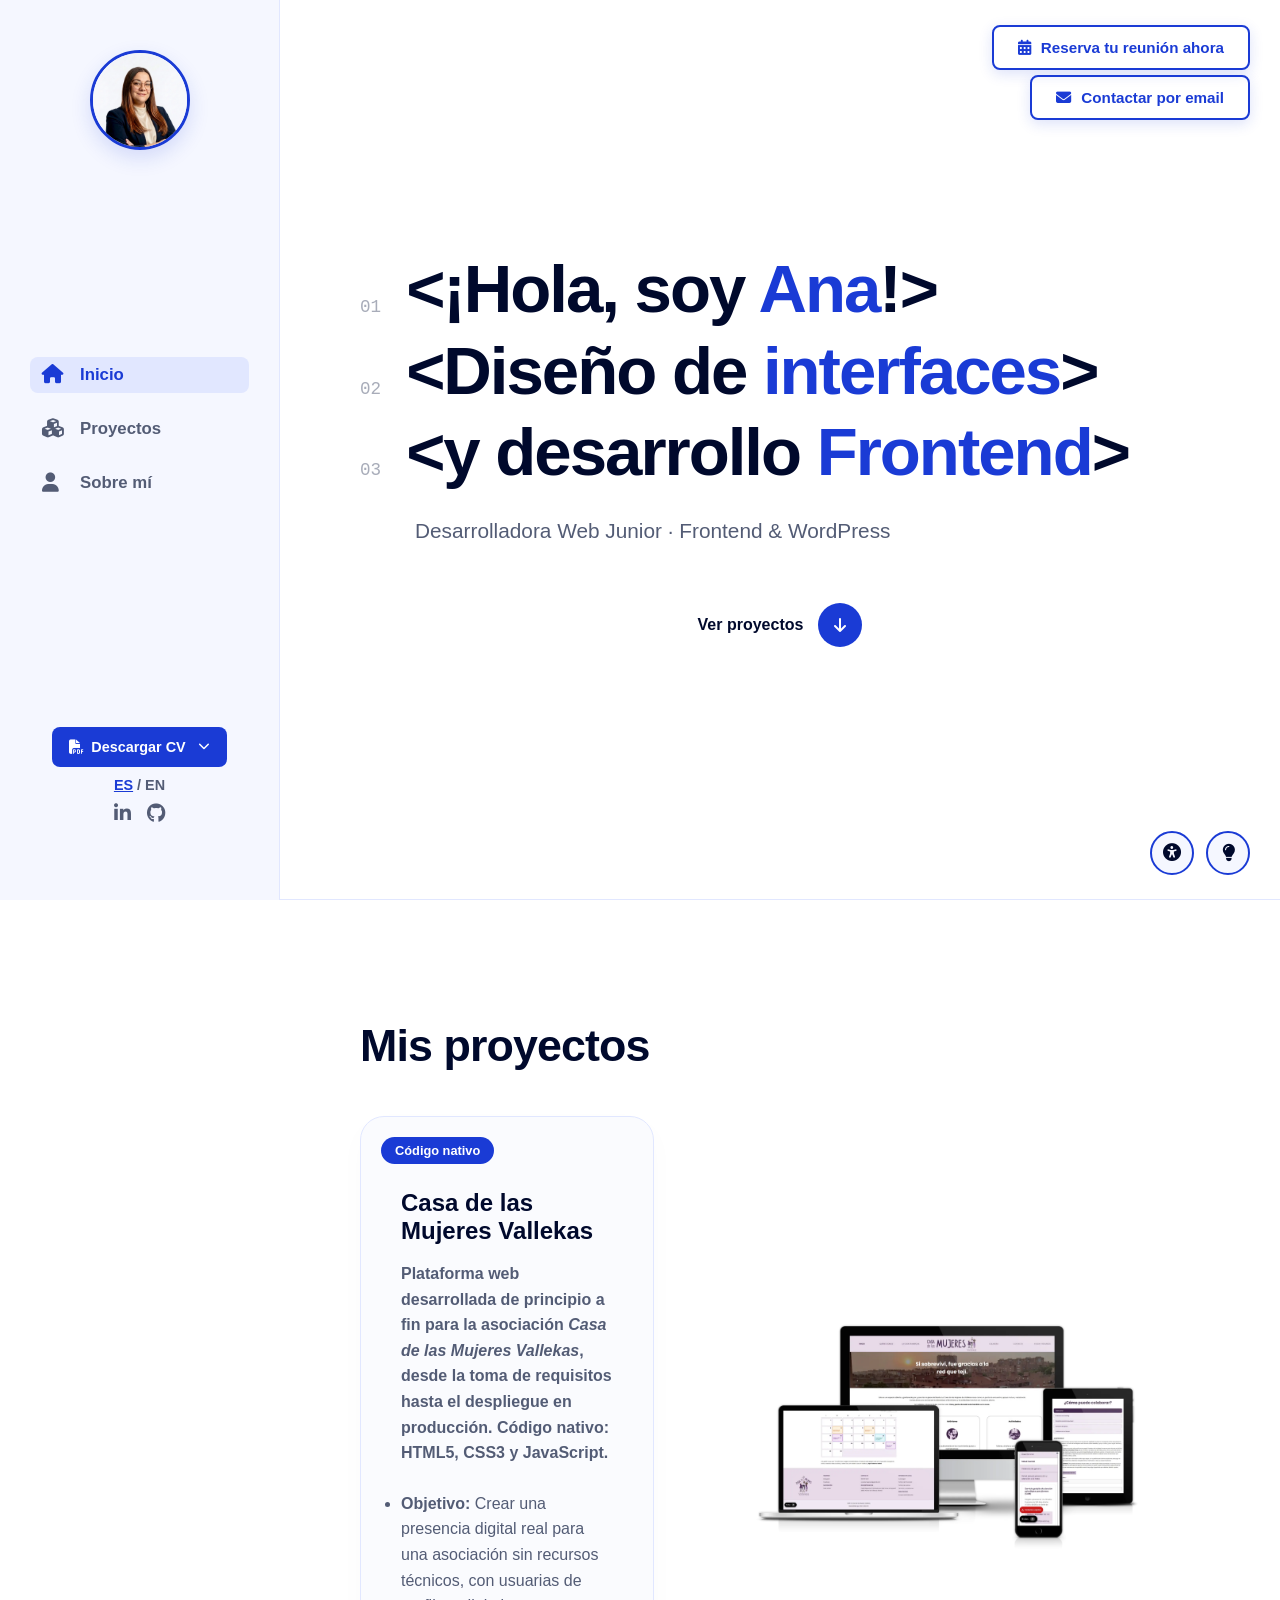
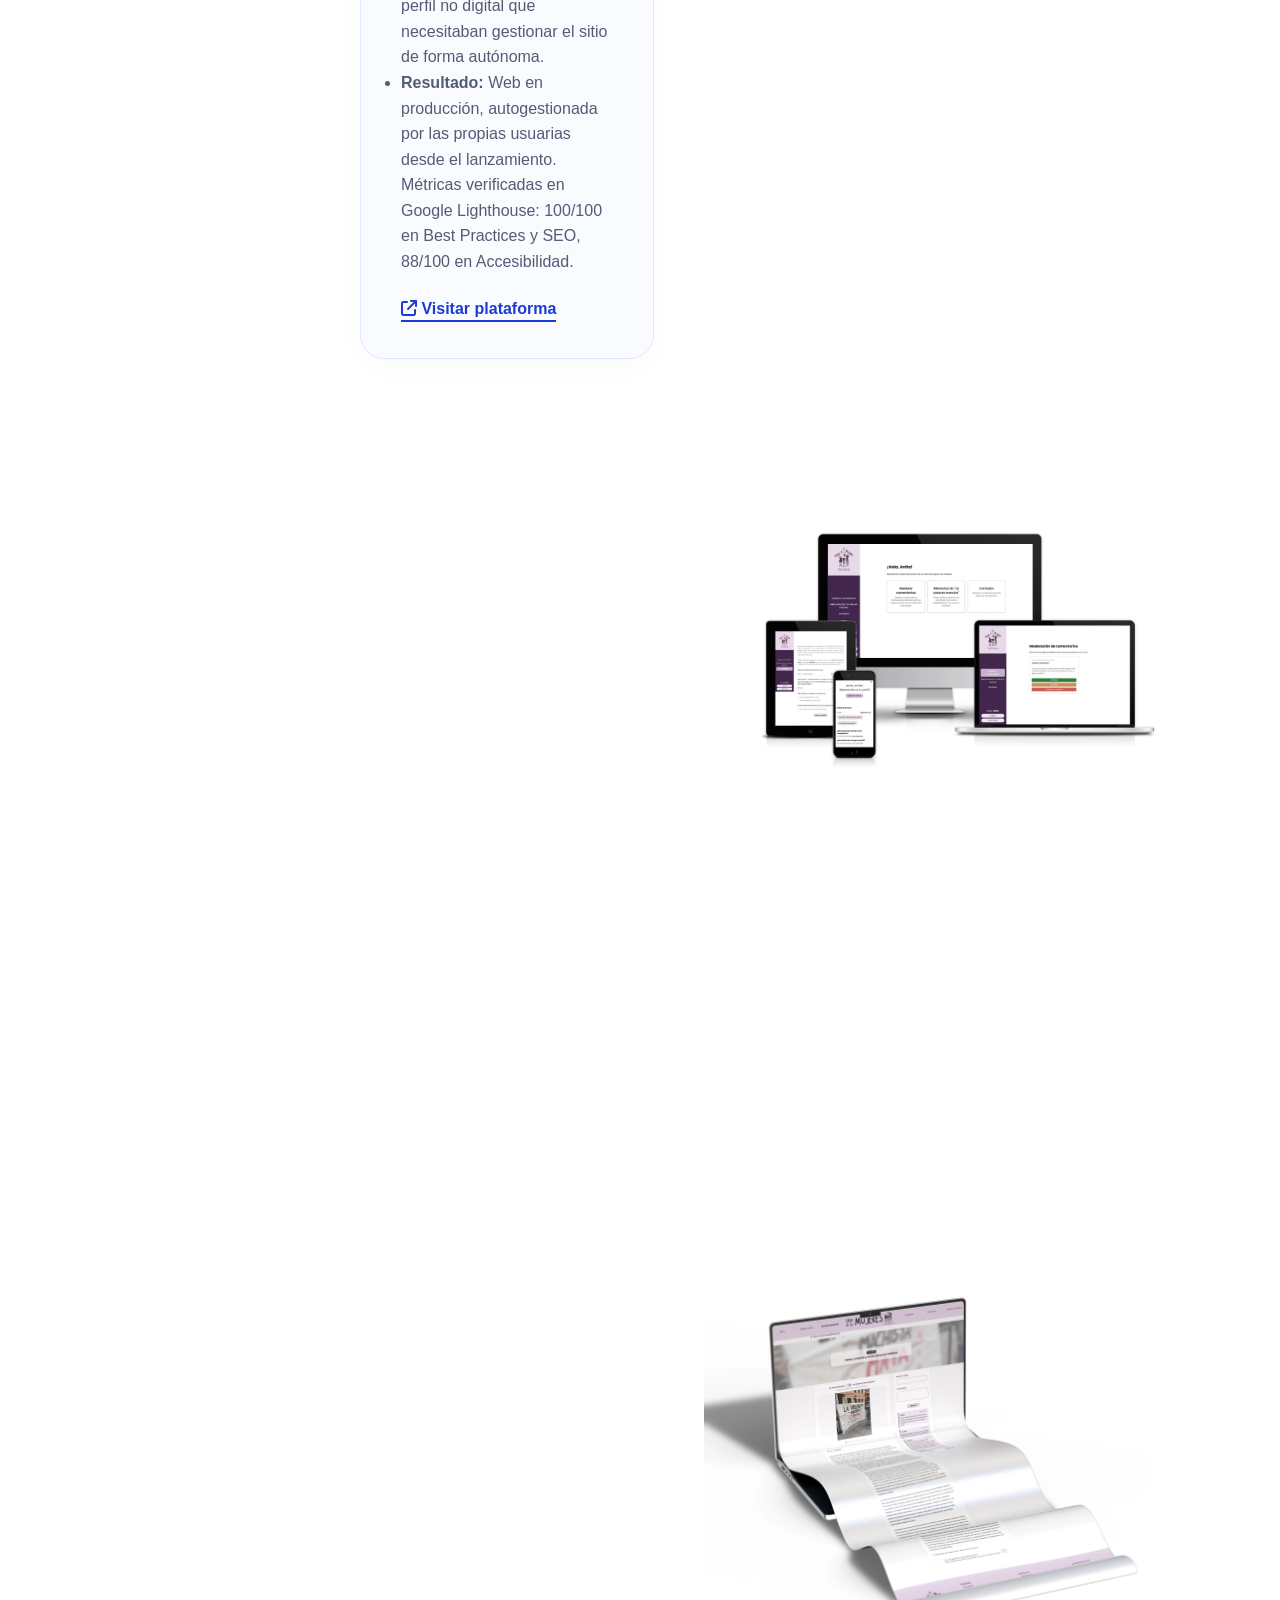
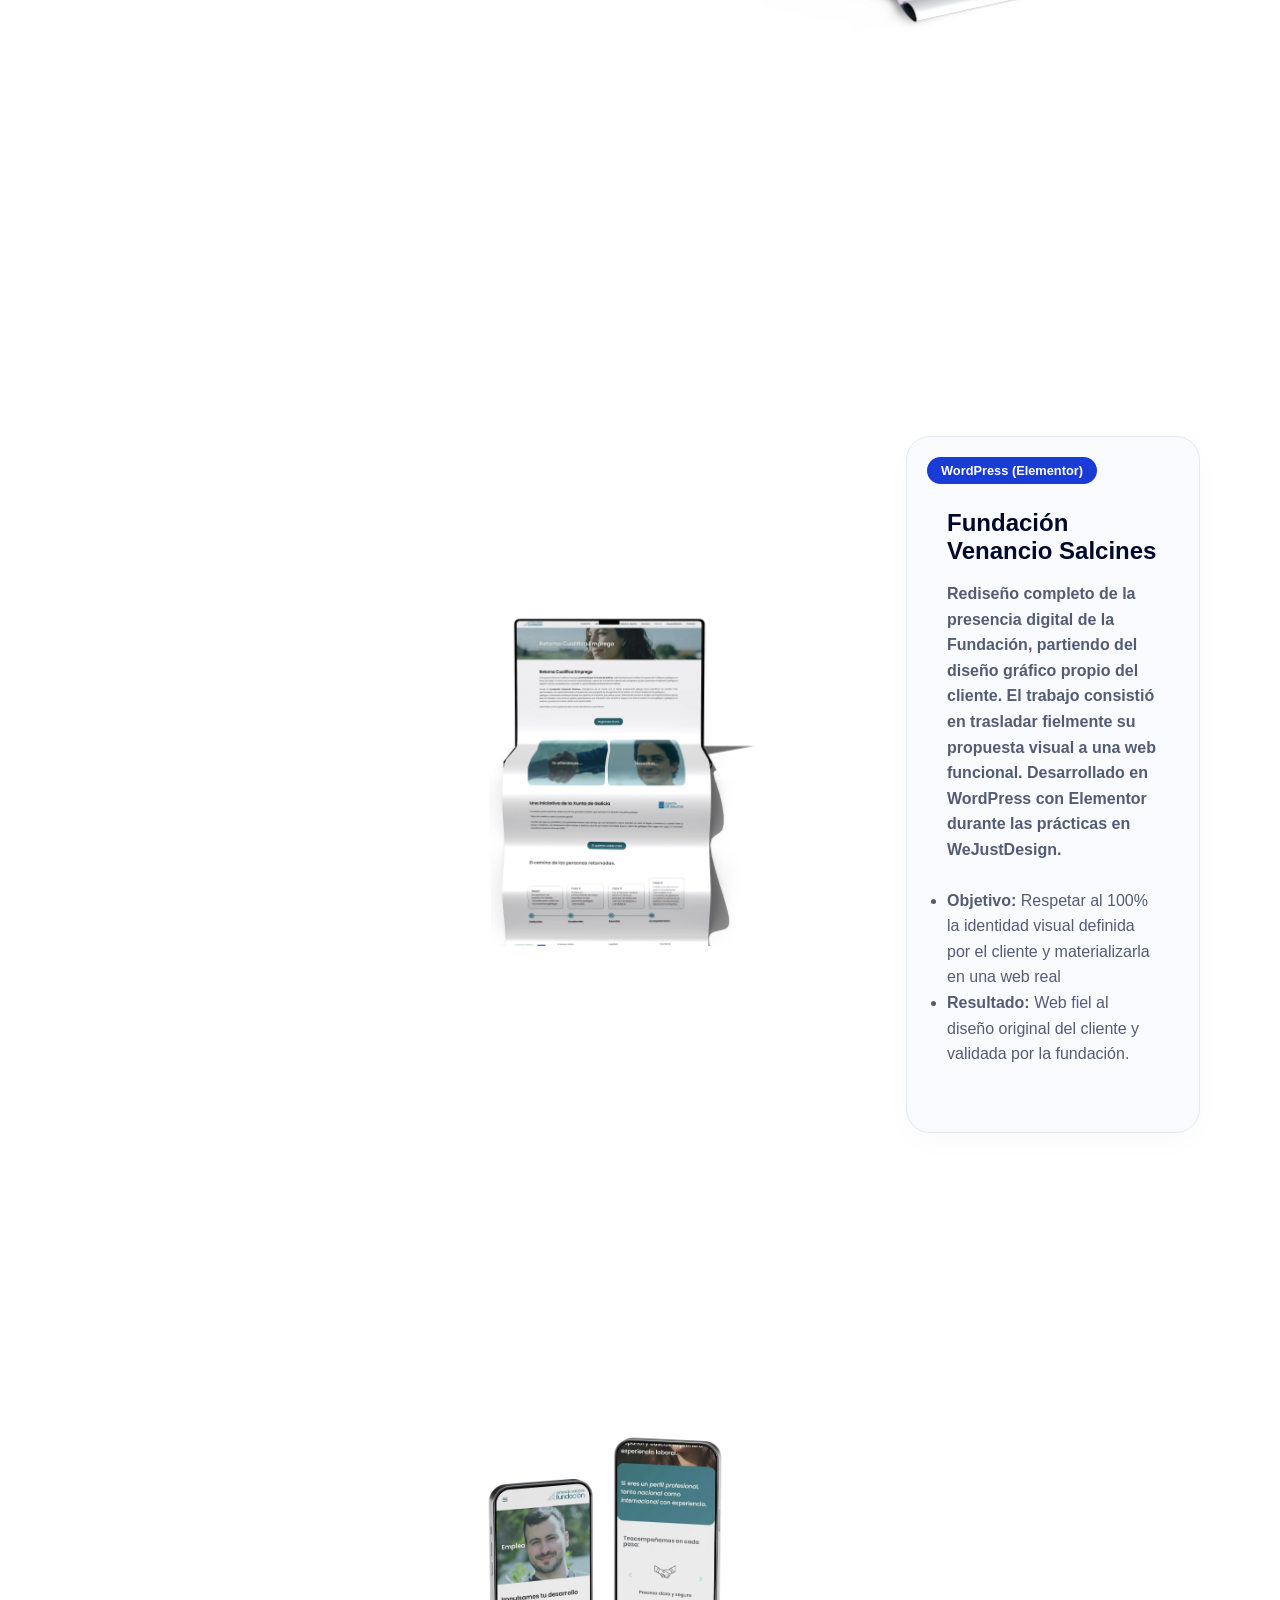
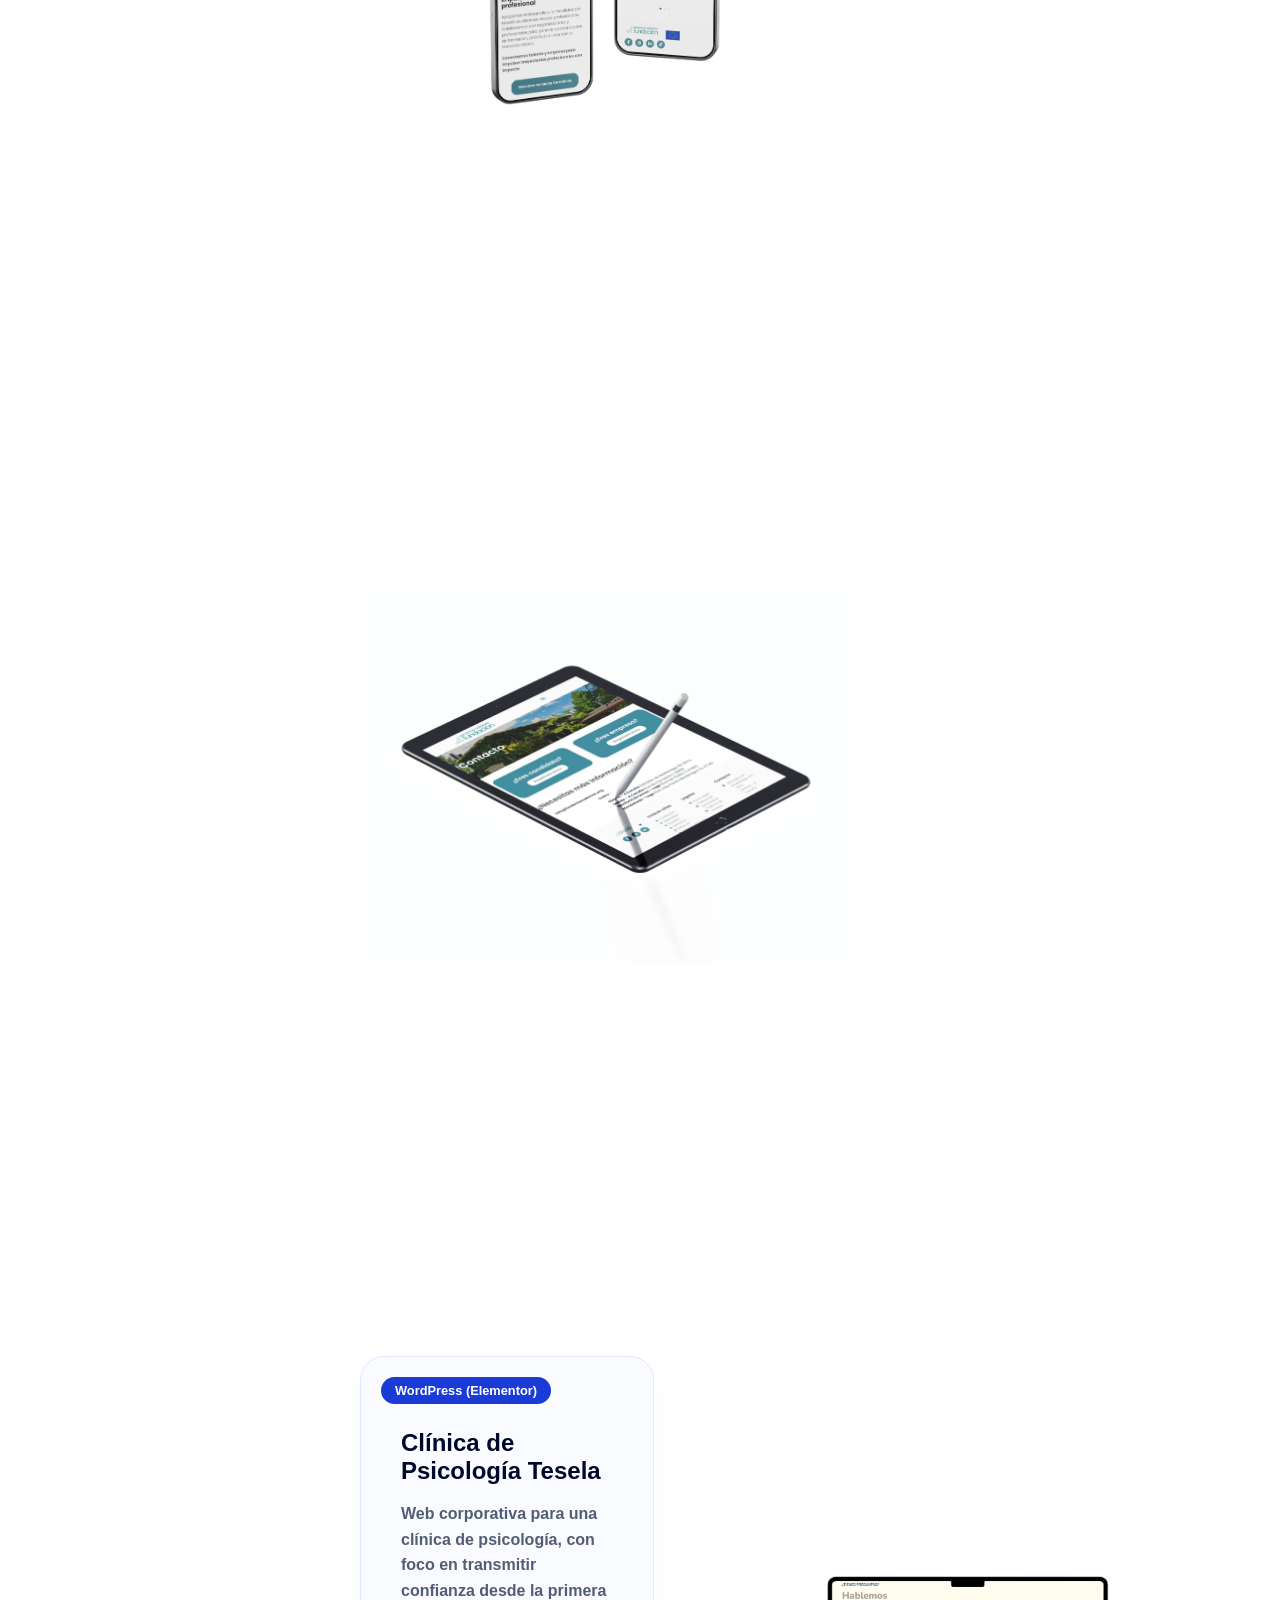
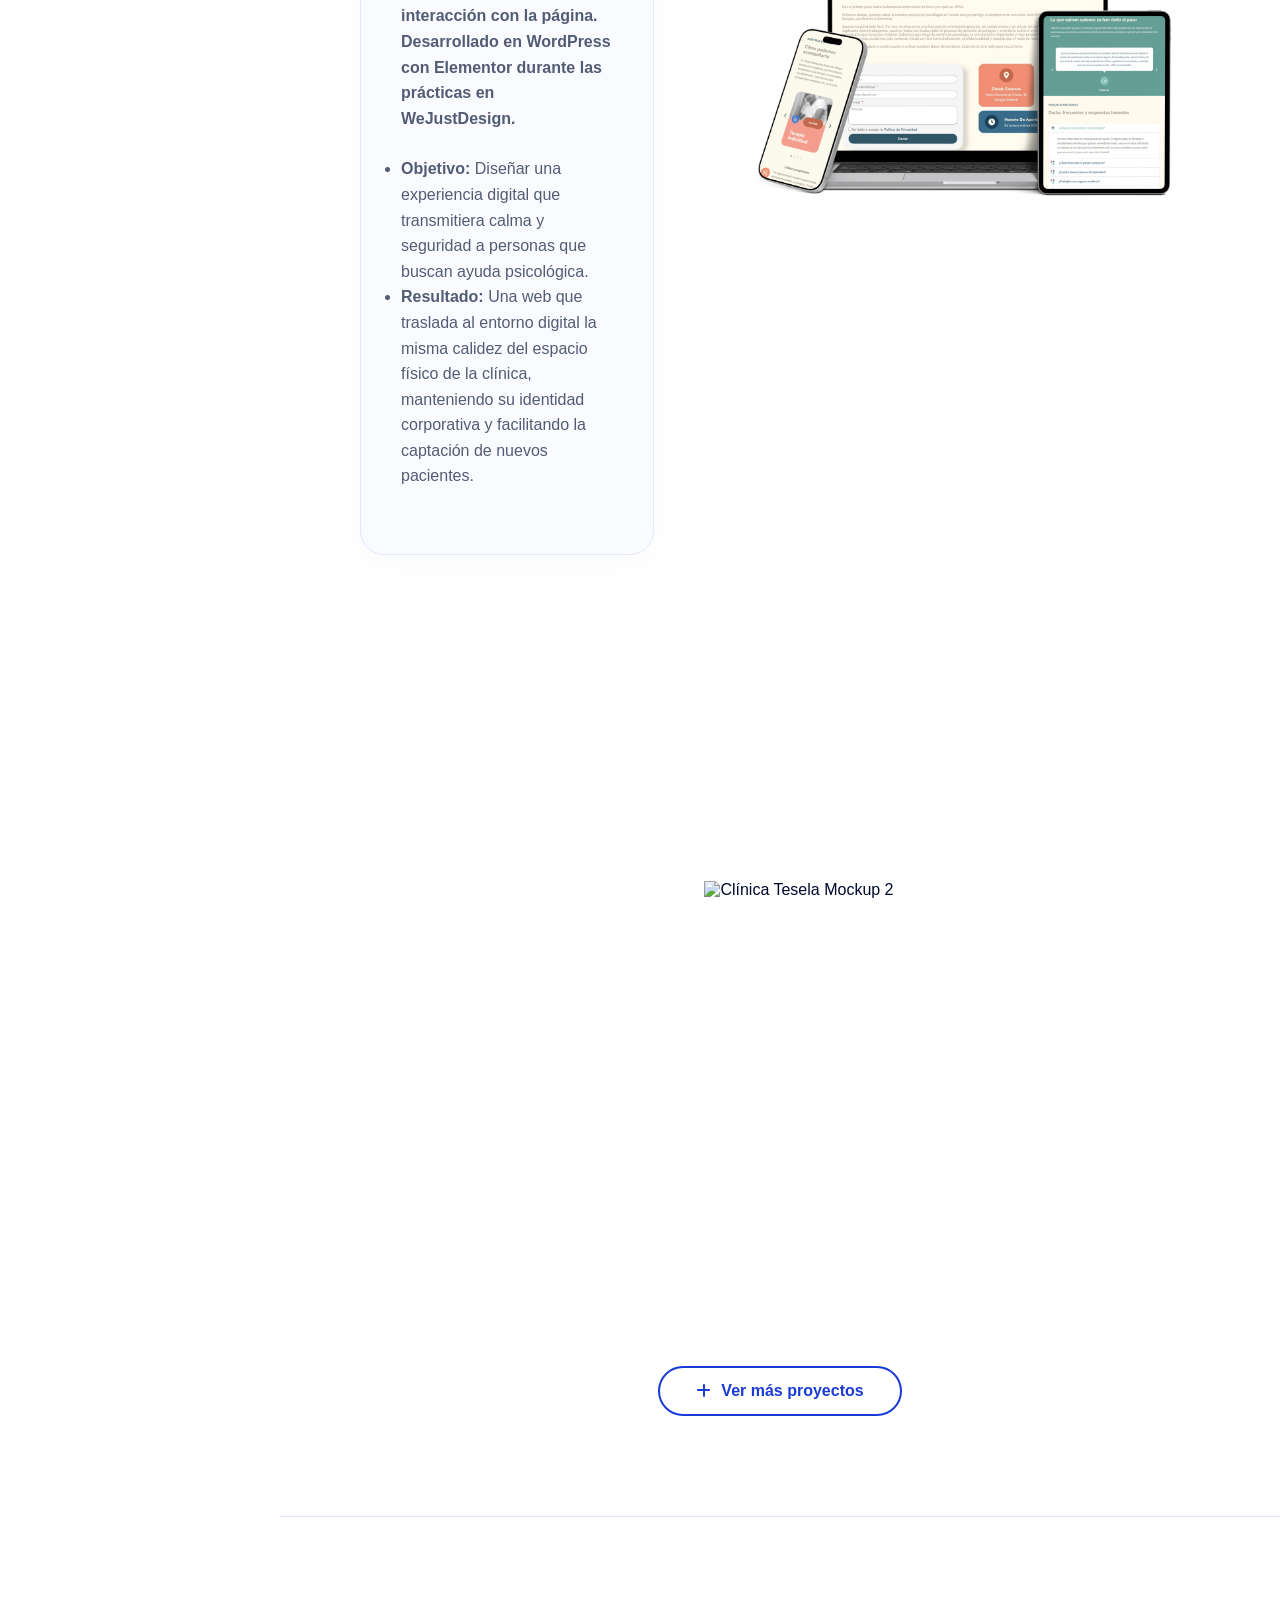
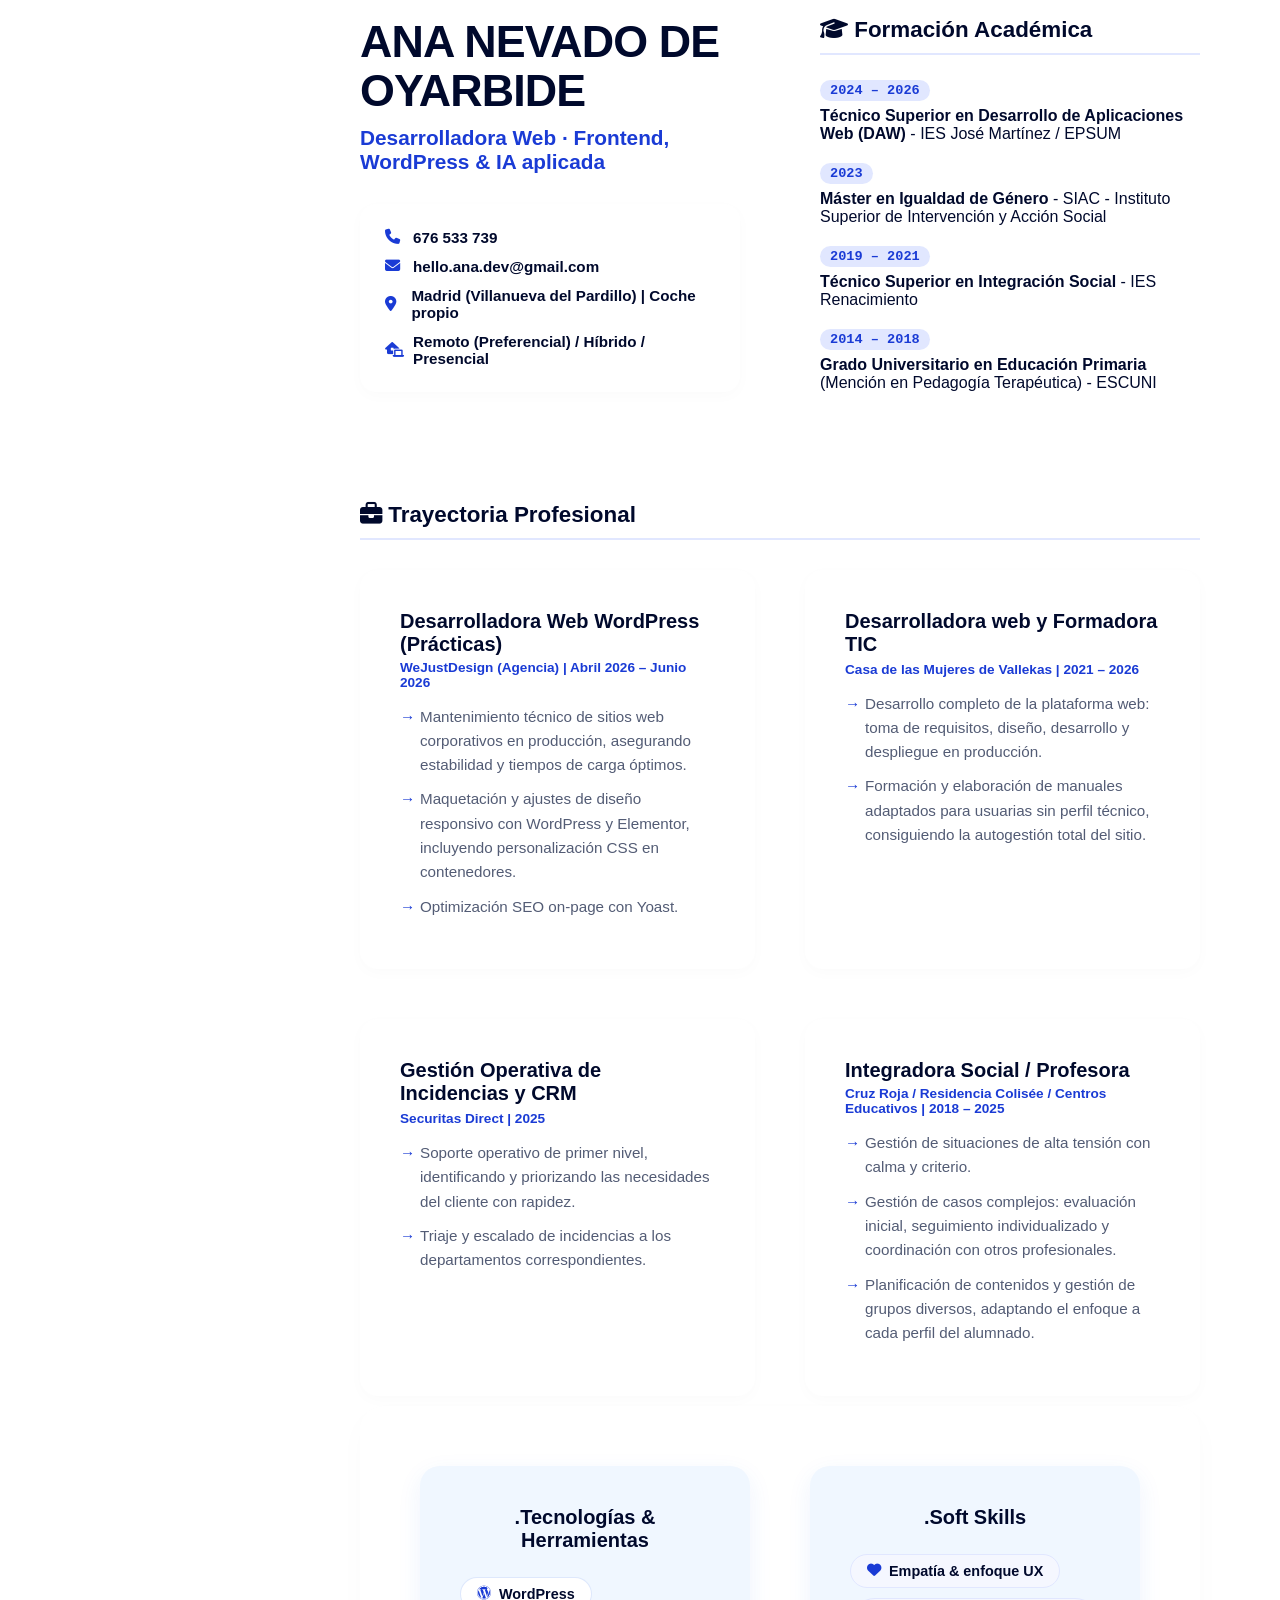
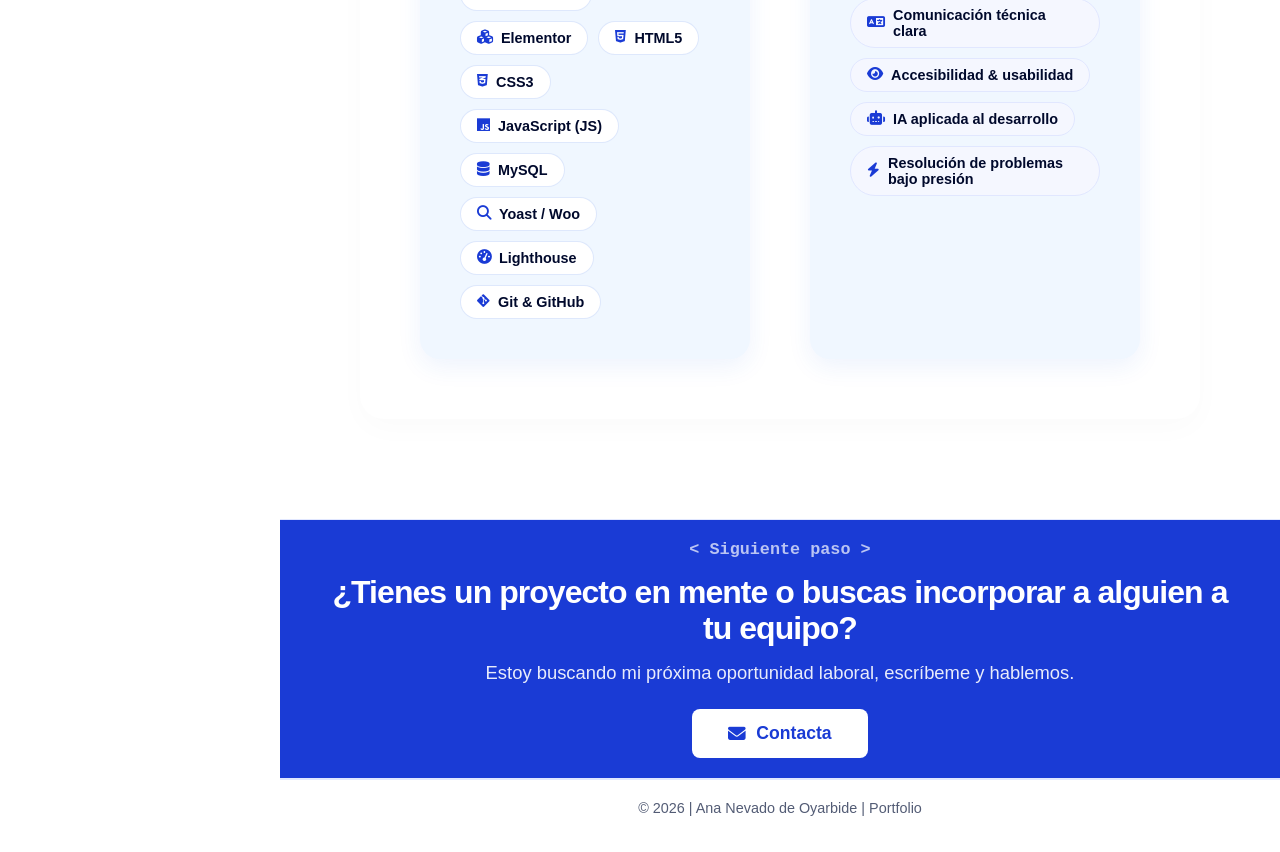
==== index.html @ 0ef7ce20 "Add files via upload" ====
<!DOCTYPE html>
<html lang="es" data-theme="light">
<head>
  <meta charset="UTF-8">
  <meta name="viewport" content="width=device-width, initial-scale=1.0">
  <meta name="description" content="Ana Nevado de Oyarbide — Desarrolladora Frontend Junior especializada en diseño de interfaces y WordPress. Portfolio profesional.">
  <title>Ana Nevado de Oyarbide | Portfolio Frontend y WordPress</title>
  <link rel="icon" href="./images/favicon.webp" type="image/webp">
  <link rel="stylesheet" href="css/style.css">
  <link rel="stylesheet" href="https://cdnjs.cloudflare.com/ajax/libs/font-awesome/6.5.1/css/all.min.css">
  <script src="https://cdnjs.cloudflare.com/ajax/libs/gsap/3.12.2/gsap.min.js"></script>
  <script src="https://cdnjs.cloudflare.com/ajax/libs/gsap/3.12.2/ScrollTrigger.min.js"></script>
</head>
<body>

  <!-- TOP-RIGHT WIDGET TOOLS -->
  <div class="top-widgets">
    <div class="accessibility-menu">
      <button class="widget-btn" id="acc-toggle" title="Opciones de Accesibilidad">
        <i class="fa-solid fa-universal-access"></i>
      </button>
      <div class="acc-dropdown" id="acc-dropdown">
        <button id="acc-contrast"><i class="fa-solid fa-circle-half-stroke"></i> Alto Contraste</button>
        <button id="acc-text-lg"><i class="fa-solid fa-text-height"></i> Texto Grande</button>
        <button id="acc-dyslexia"><i class="fa-solid fa-font"></i> Fuente Dislexia</button>
        <button id="acc-reset"><i class="fa-solid fa-rotate-left"></i> Restablecer</button>
      </div>
    </div>
    <button class="widget-btn" id="theme-toggle" title="Cambiar modo de luz">
      <i class="fa-solid fa-lightbulb"></i>
    </button>
  </div>

  <!-- FIXED LEFT SIDEBAR -->
  <aside class="sidebar">
    <div class="brand-avatar">
      <img src="images/perfil/Ana-Nevado-profile.webp" alt="Ana Nevado Profile">
    </div>
    
    <nav class="nav-menu">
      <ul>
        <li><a href="#hero" class="nav-item active"><i class="fa-solid fa-house"></i> Inicio</a></li>
        <li><a href="#projects" class="nav-item"><i class="fa-solid fa-cubes"></i> Proyectos</a></li>
        <li><a href="#about-footer" class="nav-item"><i class="fa-solid fa-user"></i> Sobre mí</a></li>
      </ul>
    </nav>
    
    <div class="sidebar-bottom">

      <div class="cv-dropdown-wrapper">
  <button class="download-cv-btn" id="cv-dropdown-btn">
    <i class="fa-solid fa-file-pdf"></i> Descargar CV <i class="fa-solid fa-chevron-down" style="font-size: 0.8em; margin-left: 4px;"></i>
  </button>
  <div class="cv-dropdown-menu" id="cv-dropdown-menu">
    <a href="Ana_Nevado_CV_Desarrolladora_Web.pdf" download target="_blank" rel="noopener noreferrer"><i class="fa-solid fa-download"></i> Español</a>
    <a href="Ana_Nevado_Developer.pdf" download target="_blank" rel="noopener noreferrer"><i class="fa-solid fa-download"></i> Inglés</a>
  </div>
</div>

      <div class="lang-selector">
        <span class="active">ES</span> / <a href="index-en.html"><span>EN</span></a>
      </div>
      
      <div class="sidebar-socials">
        <a href="https://www.linkedin.com/in/helloanadev" target="_blank" rel="noopener noreferrer" aria-label="LinkedIn"><i class="fa-brands fa-linkedin-in"></i></a>
        <a href="https://github.com/HelloAnaDev" target="_blank" rel="noopener noreferrer" aria-label="GitHub"><i class="fa-brands fa-github"></i></a>
      </div>
      
      
    </div>
  </aside>

  <!-- FLOATING CTA BUTTON -->
  <a href="mailto:hello.ana.dev@gmail.com" class="floating-work-btn">
    <i class="fa-solid fa-envelope"></i> Contactar por email
  </a>
  <a href="https://calendar.app.google/4KNFDP24h4bwmmeD8" target="_blank" rel="noopener noreferrer" class="floating-booking-btn">
    <i class="fa-solid fa-calendar-days"></i> Reserva tu reunión ahora
  </a>

  <!-- STICKY PHRASE OVERLAY (estilo Brice Clain) -->
  <div class="sticky-phrase-overlay" id="sticky-phrase-overlay">
  <div class="spo-line">
    <span class="spo-num" id="spo-num-1">01</span>
    <span class="spo-text" id="spo-text-1"></span>
    <span class="spo-cursor" id="spo-cursor-1">|</span>
  </div>
</div>

  <!-- MAIN SCROLLING CONTENT WRAPPER -->
  <main class="main-content">

    <!-- SECTION 1: HERO -->
    <section id="hero" class="hero-section">
  <div class="hero-center">
    <div class="text-lines-group">
      <div class="hero-text-line">
        <span class="ln-num">01</span>
        <h2>&lt;¡Hola, soy <span>Ana</span>!&gt;</h2>
      </div>
      <div class="hero-text-line">
        <span class="ln-num">02</span>
        <h2>&lt;Diseño de <span>interfaces</span>&gt;</h2>
      </div>
      <div class="hero-text-line">
        <span class="ln-num">03</span>
        <h2>&lt;y desarrollo <span>Frontend</span>&gt;</h2>
      </div>
    </div>
    <h3 class="hero-tagline">Desarrolladora Web Junior · Frontend & WordPress</h3>
    
    <a href="#projects" class="learn-more-btn">
      <span>Ver proyectos</span>
      <div class="arrow-down-container"><i class="fa-solid fa-arrow-down"></i></div>
    </a>
  </div>
</section>

      
    <!-- SECTION 2: PROJECTS -->
    <section id="projects" class="projects-section">
      <div class="projects-header-title">
        <h2>Mis proyectos</h2>
      </div>

      <!-- PROJECT 1 -->
      <div class="project-split-wrapper">
        <div class="proj-info-sticky">
          <div class="project-text-card">
            <div class="tag-badge">Código nativo</div>
            <h3>Casa de las Mujeres Vallekas</h3>
            <h4 class="proj-desc">Plataforma web desarrollada de principio a fin para la asociación <i>Casa de las Mujeres Vallekas</i>, desde la toma de requisitos hasta el despliegue en producción. Código nativo: HTML5, CSS3 y JavaScript.</h4>
            <ul class="proj-desc">
              <li><strong>Objetivo: </strong>Crear una presencia digital real para una asociación sin recursos técnicos, con usuarias de perfil no digital que necesitaban gestionar el sitio de forma autónoma.</li> 
              
              <li><strong>Resultado: </strong>Web en producción, autogestionada por las propias usuarias desde el lanzamiento. Métricas verificadas en Google Lighthouse: 100/100 en Best Practices y SEO, 88/100 en Accesibilidad.</li>
            </ul>
            <div class="project-action-links">
              <a href="http://www.casadelasmujeresvallekas.es" target="_blank" rel="noopener noreferrer" class="live-link-anchor"><i class="fa-solid fa-arrow-up-right-from-square"></i> Visitar plataforma</a>
            </div>
          </div>
        </div>
        <div class="proj-visuals-track">
          <div class="visual-panel">
            <img src="images/proyectos/casa/dispositivos-publico.webp" alt="Casa de las Mujeres Mockup 1">
          </div>
          <div class="visual-panel">
            <img src="images/proyectos/casa/dispositivos-privado.webp" alt="Casa de las Mujeres Mockup 2">
            </div>
          <div class="visual-panel">
            <img src="images/proyectos/casa/SCROLL.webp" alt="Casa de las Mujeres Mockup 3">
          </div>
        </div>  
      </div>

      <!-- PROJECT 2 -->
      <div class="project-split-wrapper row-inverted">
        <div class="proj-info-sticky">
          <div class="project-text-card">
            <div class="tag-badge">WordPress (Elementor)</div>
            <h3>Fundación Venancio Salcines</h3>
            <h4 class="proj-desc">Rediseño completo de la presencia digital de la Fundación, partiendo del diseño gráfico propio del cliente. El trabajo consistió en trasladar fielmente su propuesta visual a una web funcional. Desarrollado en WordPress con Elementor durante las prácticas en WeJustDesign.</h4>
            <ul class="proj-desc">
              <li><strong>Objetivo: </strong>Respetar al 100% la identidad visual definida por el cliente y materializarla en una web real</li>
              <li><strong>Resultado: </strong>Web fiel al diseño original del cliente y validada por la fundación.</li>
            </ul>
          </div>
        </div>
        <div class="proj-visuals-track">
          <div class="visual-panel">
            <img src="images/proyectos/fundacion/mockup1.webp" alt="Fundación Venancio Mockup 1">
          </div>
          <div class="visual-panel">
            <img src="images/proyectos/fundacion/mockup2.webp" alt="Fundación Venancio Mockup 2">
            </div>
          <div class="visual-panel">
            <img src="images/proyectos/fundacion/mockup3.webp" alt="Fundación Venancio Mockup 3">
          </div>
        </div>
      </div>

      <!-- PROJECT 3 -->
      <div class="project-split-wrapper">
        <div class="proj-info-sticky">
          <div class="project-text-card">
            <div class="tag-badge">WordPress (Elementor)</div>
            <h3>Clínica de Psicología Tesela</h3>
            <h4 class="proj-desc">Web corporativa para una clínica de psicología, con foco en transmitir confianza desde la primera interacción con la página. Desarrollado en WordPress con Elementor durante las prácticas en WeJustDesign.</h4>
            <ul class="proj-desc">
              <li><strong>Objetivo: </strong>Diseñar una experiencia digital que transmitiera calma y seguridad a personas que buscan ayuda psicológica.</li>
              <li><strong>Resultado: </strong>Una web que traslada al entorno digital la misma calidez del espacio físico de la clínica, manteniendo su identidad corporativa y facilitando la captación de nuevos pacientes.</li>
            </ul>
          </div>
        </div>
        <div class="proj-visuals-track">
          <div class="visual-panel">
            <img src="images/proyectos/tesela/mockup1.webp" alt="Clínica Tesela Mockup 1">
          </div>
          <div class="visual-panel">
            <img src="images/proyectos/tesela/mockup2.webp" alt="Clínica Tesela Mockup 2">
          </div>
        </div>
      </div>

      <!-- VER MÁS BUTTON -->
      <div class="load-more-wrapper">
        <button class="load-more-btn" id="load-more-btn">
          <i class="fa-solid fa-plus"></i> Ver más proyectos
        </button>
      </div>

      <!-- PROJECT 4 (hidden) -->
      <div class="project-split-wrapper row-inverted hidden-project">
        <div class="proj-info-sticky">
          <div class="project-text-card">
            <div class="tag-badge">Código nativo</div>
            <h3>Aplicación web para Test de Formación Profesional DAW</h3>
            <h4 class="proj-desc">Aplicación web de práctica de exámenes para estudiantes de 2º DAW, diseñada con enfoque <i>mobile-first</i>. Realizado con HTML5, CSS3 y JavaScript.</h4>
            <ul class="proj-desc">
              <li><strong>Objetivo: </strong>Crear una herramienta que el alumnado quisiera usar voluntariamente, haciendo la práctica de exámenes menos tediosa.</li>
              <li><strong>Resultado: </strong>App con múltiples modos de test, historial de errores, guardado de notas y sistema de recompensas. Diseño limpio orientado a la concentración, optimizado para móvil.</li>
            </ul>
            <div class="project-action-links">
              <a href="https://test22daw.netlify.app/" target="_blank" rel="noopener noreferrer" class="live-link-anchor"><i class="fa-solid fa-arrow-up-right-from-square"></i> Visitar plataforma</a>
            </div>
          </div>
        </div>
        <div class="proj-visuals-track">
          <div class="visual-panel">
            <img src="images/proyectos/test/mockup1.webp" alt="Test DAW Mockup 1">
          </div>
          <div class="visual-panel">
            <img src="images/proyectos/test/mockup2.webp" alt="Test DAW Mockup 2">
          </div>
        </div>
      </div>

      <!-- PROJECT 5 (hidden) -->
      <div class="project-split-wrapper hidden-project">
        <div class="proj-info-sticky">
          <div class="project-text-card">
            <div class="tag-badge">Código nativo</div>
            <h3>Mima tu cuerpo</h3>
            <h4 class="proj-desc">Web informativa para servicios de coaching. Proyecto real, pequeño en alcance pero resuelto para funcionar de forma rápida, limpio y sin dependencias. Realizado con código nativo (HTML5 y CSS3).</h4>
            <ul class="proj-desc">
              <li><strong>Objetivo: </strong>Comunicar los servicios con claridad y sin ruido visual, priorizando el contenido sobre la forma.</li>
              <li><strong>Resultado: </strong>Web estática, sin mantenimiento, con carga inmediata y navegación directa hacia la conversión.</li>
            </ul>
            <div class="project-action-links">
              <a href="https://mimatucuerpo.pages.dev/" target="_blank" rel="noopener noreferrer" class="live-link-anchor"><i class="fa-solid fa-arrow-up-right-from-square"></i> Visitar plataforma</a>
            </div>
          </div>
        </div>
        <div class="proj-visuals-track">
          <div class="visual-panel">
            <img src="images/proyectos/mima/mockup1.webp" alt="Mima tu cuerpo Mockup 1">
          </div>
        </div>
      </div>

      <!-- PROJECT 6 (hidden) -->
      <div class="project-split-wrapper row-inverted hidden-project">
        <div class="proj-info-sticky">
          <div class="project-text-card">
            <div class="tag-badge">WordPress (Elementor)</div>
            <h3>E3 Language Solutions</h3>
            <h4 class="proj-desc">Web corporativa para una empresa de formación en idiomas con servicios tanto para empresas como para particulares. Desarrollado en WordPress con Elementor durante las prácticas en WeJustDesign.</h4>
            <ul class="proj-desc">
              <li><strong>Objetivo: </strong>Organizar una oferta de servicios doble (empresas y particulares) de forma que cada perfil de usuario encontrara su objetivo sin fricción.</li>
              <li><strong>Resultado: </strong>Una plataforma visualmente atractiva y ágil que informa claramente sus diferentes servicios y facilita el contacto.</li>
            </ul>
          </div>
        </div>
        <div class="proj-visuals-track">
          <div class="visual-panel">
            <img src="images/proyectos/e3/mockup1.webp" alt="E3 Solutions Mockup 1">
          </div>
          <div class="visual-panel">
            <img src="images/proyectos/e3/mockup2.webp" alt="E3 Solutions Mockup 2">
          </div>
        </div>
      </div>

    </section>

    <!-- SECTION 3: SOBRE MÍ / CV -->
    <section id="about-footer" class="about-footer-section">
  <div class="cv-horizontal-container">

    <div class="bio-academic-row">
      <div class="bio-col">
        <h2 class="cv-name-title">ANA NEVADO DE OYARBIDE</h2>
        <h3 class="cv-subtitle-label">Desarrolladora Web · Frontend, WordPress & IA aplicada</h3>

        <div class="contact-pill-box">
          <p><i class="fa-solid fa-phone"></i> 676 533 739</p>
          <p><i class="fa-solid fa-envelope"></i> hello.ana.dev@gmail.com</p>
          <p><i class="fa-solid fa-location-dot"></i> Madrid (Villanueva del Pardillo) | Coche propio</p>
          <p><i class="fa-solid fa-laptop-house"></i> Remoto (Preferencial) / Híbrido / Presencial</p>
        </div>
      </div>

      <div class="academic-col">
        <div class="academic-block-cv">
          <h4><i class="fa-solid fa-graduation-cap"></i> Formación Académica</h4>
          
          <div class="edu-item">
            <span class="edu-date">2024 – 2026</span>
            <p><strong>Técnico Superior en Desarrollo de Aplicaciones Web (DAW)</strong> - IES José Martínez / EPSUM</p>
          </div>
          <div class="edu-item">
            <span class="edu-date">2023</span>
            <p><strong>Máster en Igualdad de Género</strong> - SIAC - Instituto Superior de Intervención y Acción Social</p>
          </div>
          <div class="edu-item">
            <span class="edu-date">2019 – 2021</span>
            <p><strong>Técnico Superior en Integración Social</strong> - IES Renacimiento</p>
          </div>
          <div class="edu-item">
            <span class="edu-date">2014 – 2018</span>
            <p><strong>Grado Universitario en Educación Primaria</strong> (Mención en Pedagogía Terapéutica) - ESCUNI</p>
          </div>
        </div>
      </div>
    </div>

    <div class="trayectoria-row">
      <h4 class="section-main-title"><i class="fa-solid fa-briefcase"></i> Trayectoria Profesional</h4>
      
      <div class="jobs-grid">
        <div class="job-timeline-card">
          <h5>Desarrolladora Web WordPress (Prácticas)</h5>
          <span class="job-meta">WeJustDesign (Agencia) | Abril 2026 – Junio 2026</span>
          <ul>
            <li>Mantenimiento técnico de sitios web corporativos en producción, asegurando estabilidad y tiempos de carga óptimos.</li>
            <li>Maquetación y ajustes de diseño responsivo con WordPress y Elementor, incluyendo personalización CSS en contenedores.</li>
            <li>Optimización SEO on-page con Yoast.</li>
          </ul>
        </div>

        <div class="job-timeline-card">
          <h5>Desarrolladora web y Formadora TIC</h5>
          <span class="job-meta">Casa de las Mujeres de Vallekas | 2021 – 2026</span>
          <ul>
            <li>Desarrollo completo de la plataforma web: toma de requisitos, diseño, desarrollo y despliegue en producción.</li>
            <li>Formación y elaboración de manuales adaptados para usuarias sin perfil técnico, consiguiendo la autogestión total del sitio.</li>
          </ul>
        </div>

        <div class="job-timeline-card">
          <h5>Gestión Operativa de Incidencias y CRM</h5>
          <span class="job-meta">Securitas Direct | 2025</span>
          <ul>
            <li>Soporte operativo de primer nivel, identificando y priorizando las necesidades del cliente con rapidez.</li>
            <li>Triaje y escalado de incidencias a los departamentos correspondientes.</li>
          </ul>
        </div>

        <div class="job-timeline-card">
          <h5>Integradora Social / Profesora</h5>
          <span class="job-meta">Cruz Roja / Residencia Colisée / Centros Educativos | 2018 – 2025</span>
          <ul>
            <li>Gestión de situaciones de alta tensión con calma y criterio.</li>
            <li>Gestión de casos complejos: evaluación inicial, seguimiento individualizado y coordinación con otros profesionales.</li>
            <li>Planificación de contenidos y gestión de grupos diversos, adaptando el enfoque a cada perfil del alumnado.</li>
          </ul>
        </div>
      </div>
    </div>

    <div class="tech-stack-cv-footer">
      <div class="stack-box-left">
        <h4>.Tecnologías &amp; Herramientas</h4>
        <div class="badges-wrapper">
          <span><i class="fa-brands fa-wordpress"></i> WordPress</span>
          <span><i class="fa-solid fa-cubes"></i> Elementor</span>
          <span><i class="fa-brands fa-html5"></i> HTML5</span>
          <span><i class="fa-brands fa-css3-alt"></i> CSS3</span>
          <span><i class="fa-brands fa-js"></i> JavaScript (JS)</span>
          <span><i class="fa-solid fa-database"></i> MySQL</span>
          <span><i class="fa-solid fa-magnifying-glass"></i> Yoast / Woo</span>
          <span><i class="fa-solid fa-gauge-high"></i> Lighthouse</span>
          <span><i class="fa-brands fa-git-alt"></i> Git &amp; GitHub</span>
        </div>
      </div>
      <div class="stack-box-right">
        <h4>.Soft Skills</h4>
        <div class="badges-wrapper">
          <span><i class="fa-solid fa-heart"></i> Empatía & enfoque UX</span>
          <span><i class="fa-solid fa-language"></i> Comunicación técnica clara</span>
          <span><i class="fa-solid fa-eye"></i> Accesibilidad & usabilidad</span>
          <span><i class="fa-solid fa-robot"></i> IA aplicada al desarrollo</span>
          <span><i class="fa-solid fa-bolt"></i> Resolución de problemas bajo presión</span>
        </div>
      </div>
    </div>

  </div>
</section>
    <!-- ==================
     CTA BANNER FINAL (Invertido y Full Width)
     ================== -->
<section class="cta-banner-section">
  <div class="cta-content">
    <span class="cta-subtitle">&lt; Siguiente paso &gt;</span>
    <h2 class="cta-title">¿Tienes un proyecto en mente o buscas incorporar a alguien a tu equipo?</h2>
    <p class="cta-text">Estoy buscando mi próxima oportunidad laboral, escríbeme y hablemos.</p>
    
    <div class="cta-btn-group">
      <a href="mailto:hello.ana.dev@gmail.com" class="cta-btn">
        <i class="fa-solid fa-envelope"></i> Contacta
      </a>
      <a href="https://calendar.app.google/4KNFDP24h4bwmmeD8" target="_blank" rel="noopener noreferrer" class="cta-btn cta-btn-booking">
        <i class="fa-solid fa-calendar-days"></i> Reserva tu reunión
      </a>
    </div>
  </div>
</section>


      <!-- COPYRIGHT SUBFOOTER -->
      <footer class="sub-footer-rights">
        <p>&copy; 2026 | Ana Nevado de Oyarbide | Portfolio</p><br>
      </footer>
      <!-- LIGHTBOX -->
<div class="lightbox-overlay" id="lightbox-overlay">
  <div class="lightbox-inner">
    <button class="lightbox-btn" id="lightbox-prev"><i class="fa-solid fa-chevron-left"></i></button>
    <div style="position:relative;">
      <button class="lightbox-close" id="lightbox-close"><i class="fa-solid fa-xmark"></i></button>
      <img class="lightbox-img" id="lightbox-img" src="" alt="Vista ampliada">
      <div class="lightbox-counter" id="lightbox-counter"></div>
    </div>
    <button class="lightbox-btn" id="lightbox-next"><i class="fa-solid fa-chevron-right"></i></button>
  </div>
</div>
  </main>

  <script src="js/script.js"></script>
</body>
</html>
---- css/style.css ----
/* ==================
   DESIGN TOKENS & PALETTES
   ================== */
:root {
  --bg-color: #ffffff;
  --text-main: #00092c;
  --text-muted: #535c75;
  --accent-color: #1a3bd5;
  --sidebar-bg: #f5f7ff;
  --card-bg-subtle: #fafbfe;
  --badge-bg: #e1e7ff;
  --chat-client-bg: #f0f2fafd;
  --chat-ana-bg: #1a3bd5;
  --font-sans: 'Inter', -apple-system, BlinkMacSystemFont, "Segoe UI", Roboto, sans-serif;
  --font-mono: 'SFMono-Regular', Consolas, 'Liberation Mono', Menlo, monospace;
  --glass-gradient-start: rgba(26, 59, 213, 0.08);
  --glass-gradient-end: rgba(26, 59, 213, 0.02);
  --glass-border-color: rgba(26, 59, 213, 0.15);
}

[data-theme="dark"] {
  --bg-color: #0b0f19;
  --text-main: #f1f5f9;
  --text-muted: #94a3b8;
  --accent-color: #3b82f6;
  --sidebar-bg: #111827;
  --card-bg-subtle: #1f2937;
  --badge-bg: #1e3a8a;
  --chat-client-bg: #374151;
  --chat-ana-bg: #3b82f6;
  --glass-gradient-start: rgba(59, 130, 246, 0.08);
  --glass-gradient-end: rgba(59, 130, 246, 0.02);
  --glass-border-color: rgba(59, 130, 246, 0.15);
}

/* ==================
   0. FORMATOS GENERALES
   ================== */

* {
  margin: 0;
  padding: 0;
  box-sizing: border-box;
}

html {
  scroll-behavior: smooth;
}

body {
  font-family: var(--font-sans);
  background-color: var(--bg-color);
  color: var(--text-main);
  display: flex;
  min-height: 100vh;
  transition: background-color 0.4s ease, color 0.4s ease;
  overflow-x: hidden;
}

/* Accesibilidad */
body.access-contrast {
  --bg-color: #000000 !important;
  --text-main: #ffffff !important;
  --text-muted: #ffffff !important;
  --accent-color: #ffff00 !important;
  --sidebar-bg: #000000 !important;
  --card-bg-subtle: #000000 !important;
  --chat-client-bg: #000000 !important;
  --chat-ana-bg: #ffff00 !important;
  border: 2px solid #fff;
}

body.access-text-lg {
  font-size: 20px !important;
}

body.access-text-lg h2 { font-size: 3.5rem !important; }
body.access-text-lg h3 { font-size: 2rem !important; }

body.access-dyslexia {
  font-family: 'OpenDyslexic', 'Comic Sans MS', sans-serif !important;
}

/* Sidebar */
.sidebar {
  width: 280px;
  height: 100vh;
  position: fixed;
  left: 0;
  top: 0;
  background-color: var(--sidebar-bg);
  padding: 50px 30px;
  display: flex;
  flex-direction: column;
  align-items: center;
  justify-content: space-between;
  border-right: 1px solid var(--badge-bg);
  z-index: 1000;
}

.lang-selector,
.sidebar-socials {
  margin: 0;
  padding: 0;
}

/* Aseguramos que los iconos sociales estén alineados */
.sidebar-socials {
  display: flex;
  gap: 15px;
}

.sidebar-bottom {
  margin-top: auto; 
  display: flex;
  flex-direction: column;
  align-items: center;
  gap: 10px; 
  padding-bottom: 25px; 
  width: 100%;
}

/* ==================
   BOTÓN DESCARGAR CV SIDEBAR
   ================== */
/* Contenedor principal del botón y menú */
.cv-dropdown-wrapper {
  position: relative;
  width: 80%; /* Mantenemos el ancho que le diste al botón original */
  margin: 5px auto 0 auto;
}

/* El botón principal que ahora abre el menú */
.download-cv-btn {
  display: inline-flex;
  align-items: center;
  justify-content: center;
  gap: 8px;
  padding: 12px 15px;
  background-color: var(--accent-color, #2563eb);
  color: #ffffff;
  border: none;
  font-family: inherit;
  font-weight: 600;
  font-size: 0.9rem;
  border-radius: 8px;
  cursor: pointer;
  transition: background-color 0.2s ease, transform 0.2s ease;
  width: 100%; /* Ocupa el 100% de su wrapper */
  text-align: center;
}

.download-cv-btn:hover {
  transform: translateY(-2px);
  box-shadow: 0 4px 10px rgba(0, 0, 0, 0.15);
}

/* El menú desplegable (oculto por defecto) */
.cv-dropdown-menu {
  position: absolute;
  top: 100%;
  left: 0;
  width: 100%;
  background-color: #ffffff;
  border: 1px solid #e5e7eb;
  border-radius: 8px;
  margin-top: 5px;
  box-shadow: 0 4px 12px rgba(0, 0, 0, 0.1);
  display: flex;
  flex-direction: column;
  overflow: hidden;
  opacity: 0;
  visibility: hidden;
  transform: translateY(-10px);
  transition: all 0.2s ease;
  z-index: 50; /* Para que quede por encima de otros elementos */
}

/* Clase activa que añadiremos con JavaScript */
.cv-dropdown-menu.show {
  opacity: 1;
  visibility: visible;
  transform: translateY(0);
}

/* Estilos de los enlaces de idioma (descargas) */
.cv-dropdown-menu a {
  display: inline-flex;
  align-items: center;
  gap: 10px;
  padding: 12px 15px;
  color: #374151; /* Ajusta este color oscuro según tu tema */
  text-decoration: none;
  font-size: 0.85rem;
  font-weight: 500;
  transition: background-color 0.2s ease;
}

.cv-dropdown-menu a:hover {
  background-color: #f3f4f6; /* Fondo gris claro al pasar el ratón */
  color: var(--accent-color, #2563eb);
}

.brand-avatar img {
  width: 100px;
  height: 100px;
  border-radius: 50%;
  object-fit: cover;
  border: 3px solid var(--accent-color);
  box-shadow: 0 8px 20px rgba(26, 59, 213, 0.15);
}

.nav-menu {
  width: 100%;
  margin-top: auto;
}

.nav-menu ul {
  list-style: none;
}

.nav-menu li {
  margin-bottom: 18px;
}

.nav-menu a {
  text-decoration: none;
  color: var(--text-muted);
  font-size: 1.05rem;
  font-weight: 600;
  display: flex;
  align-items: center;
  gap: 14px;
  padding: 8px 12px;
  border-radius: 8px;
  transition: all 0.3s;
}

.nav-menu a i {
  font-size: 1.2rem;
  width: 24px;
}

.nav-menu a:hover,
.nav-menu a.active {
  color: var(--accent-color);
  background-color: var(--badge-bg);
}

.lang-selector {
  font-weight: bold;
  font-size: 0.9rem;
  color: var(--text-muted);
}

.lang-selector span {
  color: var(--text-muted);
  cursor: pointer;
}

.lang-selector span.active {
  color: var(--accent-color);
  text-decoration: underline;
}

.lang-selector a {
  text-decoration: none;
}

.sidebar-socials {
  display: flex;
  gap: 16px;
  font-size: 1.2rem;
}

.sidebar-socials a {
  color: var(--text-muted);
  transition: color 0.3s;
}

.sidebar-socials a:hover {
  color: var(--accent-color);
}

.floating-booking-btn {
  position: fixed;
  top: 25px;
  right: 30px;
  background-color: #ffffff;
  color: var(--accent-color) !important;
  text-decoration: none;
  padding: 12px 24px;
  font-weight: 700;
  font-size: 0.95rem;
  border-radius: 8px;
  z-index: 9999;
  border: 2px solid var(--accent-color);
  box-shadow: 0 4px 14px rgba(26, 59, 213, 0.15);
  transition: transform 0.3s ease, background-color 0.3s ease, color 0.3s ease;
  display: flex;
  align-items: center;
  gap: 10px;
}

.floating-booking-btn:hover {
  transform: translateY(-2px);
  background-color: var(--accent-color);
  color: #ffffff !important;
}

.floating-work-btn {
  position: fixed;
  top: 75px;
  right: 30px;
  background-color: #ffffff;
  color: var(--accent-color) !important;
  text-decoration: none;
  padding: 12px 24px;
  font-weight: 700;
  font-size: 0.95rem;
  border-radius: 8px;
  z-index: 9999;
  border: 2px solid var(--accent-color);
  box-shadow: 0 4px 14px rgba(26, 59, 213, 0.15);
  transition: transform 0.3s ease, background-color 0.3s ease, color 0.3s ease;
  display: flex;
  align-items: center;
  gap: 10px;
}

.floating-work-btn:hover {
  transform: translateY(-2px);
  background-color: var(--accent-color);
  color: #ffffff !important;
}

/* Widgets de accesibilidad y tema */
.top-widgets {
  position: fixed;
  bottom: 25px;
  right: 30px;
  top: auto;
  display: flex;
  gap: 12px;
  z-index: 9999;
}

.widget-btn {
  background-color: var(--sidebar-bg);
  color: var(--text-main);
  border: 2px solid var(--accent-color, #2563eb);
  width: 44px;
  height: 44px;
  border-radius: 50%;
  cursor: pointer;
  display: flex;
  align-items: center;
  justify-content: center;
  font-size: 1.1rem;
  transition: all 0.3s cubic-bezier(0.16, 1, 0.3, 1);
}

.widget-btn:hover {
  background-color: var(--accent-color);
  color: white;
  transform: scale(1.05);
}

.accessibility-menu {
  position: relative;
}

.acc-dropdown {
  position: absolute;
  bottom: 55px;
  top: auto;
  right: 0;
  background-color: var(--sidebar-bg);
  border: 1px solid var(--accent-color);
  border-radius: 12px;
  padding: 10px;
  display: none;
  flex-direction: column;
  gap: 6px;
  width: 190px;
  box-shadow: 0 -10px 25px rgba(0, 0, 0, 0.15);
}

.acc-dropdown button {
  background: none;
  border: none;
  color: var(--text-main);
  text-align: left;
  padding: 8px 12px;
  font-size: 0.9rem;
  font-weight: 500;
  cursor: pointer;
  border-radius: 6px;
  display: flex;
  align-items: center;
  gap: 10px;
}

.acc-dropdown button:hover {
  background-color: var(--accent-color);
  color: white;
}

/* Canvas principal */
.main-content {
  margin-left: 280px;
  width: calc(100% - 280px);
  box-sizing: border-box;
}

section {
  min-height: 100vh;
  padding: 120px 8%;
  display: flex;
  flex-direction: column;
  justify-content: center;
  border-bottom: 1px solid var(--badge-bg);
}


/* ==================
   1. HERO & GENERAL
   ================== */

html {
  scroll-behavior: smooth;
}

.hero-section {
  position: relative;
  min-height: 100vh;
  display: flex;
  flex-direction: column;
  align-items: flex-start;
  justify-content: center;
  gap: 60px;
  scroll-margin-top: 0;
}

.hero-center {
  max-width: 900px;
  width: 100%;
  margin: 0 auto;
}

.abstract-shape {
  width: 50px;
  height: 50px;
  background: linear-gradient(135deg, #a5b4fc, var(--accent-color));
  border-radius: 8px;
  margin-bottom: 25px;
  opacity: 0.7;
}

.text-lines-group {
  margin-bottom: 30px;
}

.hero-text-line {
  display: flex;
  align-items: baseline;
  gap: 25px;
  margin-bottom: 8px;
}

.ln-num {
  font-family: var(--font-mono);
  font-size: 1.1rem;
  color: var(--text-muted);
  opacity: 0.5;
}

.hero-text-line h2 {
  font-size: 4.2rem;
  font-weight: 800;
  letter-spacing: -0.03em;
  line-height: 1.1;
}

.hero-text-line h2 span {
  color: var(--accent-color);
}

.hero-tagline {
  font-size: 1.3rem;
  font-weight: 500;
  color: var(--text-muted);
  margin-bottom: 50px;
  margin-left: 55px;
}

/* ==================
   BOTÓN HERO Y ANIMACIÓN FLECHA
   ================== */
.learn-more-btn {
  display: flex; /* Mantiene el texto y el círculo en la misma línea */
  align-items: center;
  justify-content: center;
  gap: 15px;
  text-decoration: none;
  color: var(--text-main);
  font-weight: bold;
  width: max-content; 
  margin: 60px auto 0 auto; 
}

/* 1. El círculo azul */
.arrow-down-container {
  width: 44px;
  height: 44px;
  border-radius: 50%;
  background-color: var(--accent-color, #2563eb);
  display: flex;
  align-items: center;
  justify-content: center;
  overflow: hidden;
}

/* 2. La flecha blanca animada */
.arrow-down-container i {
  color: white;
  display: inline-block;
  animation: smoothSlideLoop 4s infinite cubic-bezier(0.4, 0, 0.2, 1);
  animation-delay: 0.5s;
}

/* Keyframes */
@keyframes smoothSlideLoop {
  /* Inicio: Quieta en el centro */
  0%, 10% { transform: translateY(0); opacity: 1; }
  
  /* PRIMER DESCENSO (Baja, se esconde, sube invisible y vuelve al centro) */
  18%     { transform: translateY(25px); opacity: 0; }
  19%     { transform: translateY(-25px); opacity: 0; }
  27%     { transform: translateY(0); opacity: 1; }
  
  /* PEQUEÑA PAUSA EN EL MEDIO */
  32%     { transform: translateY(0); opacity: 1; }
  
  /* SEGUNDO DESCENSO (Mismo movimiento exacto) */
  40%     { transform: translateY(25px); opacity: 0; }
  41%     { transform: translateY(-25px); opacity: 0; }
  49%     { transform: translateY(0); opacity: 1; }
  
  /* PAUSA LARGA HASTA QUE SE RECOMIENZA EL BUCLE (Descanso visual) */
  100%    { transform: translateY(0); opacity: 1; }
}

/* ==================
   STICKY PHRASE OVERLAY
   ================== */

.sticky-phrase-overlay {
  position: fixed;
  top: 38px;
  left: calc(280px + 48px);
  z-index: 900;
  display: flex;
  flex-direction: column;
  gap: 2px;
  opacity: 0;
  pointer-events: none;
  transition: opacity 0.5s ease;
}

.sticky-phrase-overlay.visible {
  opacity: 1;
}

.spo-line {
  display: flex;
  align-items: baseline;
  gap: 22px;
}

.spo-num {
  font-family: var(--font-mono);
  font-size: 1rem;
  font-weight: 700;
  color: var(--text-muted);
  opacity: 0.45;
  min-width: 32px;
  line-height: 1.15;
  user-select: none;
}

.spo-text {
  font-size: 1.9rem;
  font-weight: 600;
  letter-spacing: -0.025em;
  line-height: 1.15;
  color: var(--text-main);
  white-space: nowrap;
  background-color: rgba(255, 255, 255, 0.9); 
  box-shadow: 0 0 25px 30px rgba(255, 255, 255, 0.9); 
  border-radius: 8px; 
}

.spo-text em {
  color: var(--accent-color);
  font-style: normal;
}

.spo-cursor {
  font-family: var(--font-mono);
  font-size: 2rem;
  color: var(--accent-color);
  line-height: 1;
  animation: blinkCursor 0.85s step-end infinite;
}

@keyframes blinkCursor {
  0%, 100% { opacity: 1; }
  50%       { opacity: 0; }
}

@media (max-width: 1150px) {
  .sticky-phrase-overlay {
    display: none;
  }
}


/* ==================
   3. MIS PROYECTOS
   ================== */

.projects-section {
  padding-left: 8% ;
  padding-right: 8% ;
  padding-bottom: 20px;
}

.projects-header-title h2 {
  font-size: 2.8rem;
  font-weight: 800;
  letter-spacing: -0.02em;
  margin-bottom: 45px;
}

/* Etiqueta de tecnología sobre cada proyecto */
.tag-badge {
  position: absolute;
  top: 20px;
  left: 20px;
  background-color: var(--accent-color);
  color: white;
  padding: 6px 14px;
  font-size: 0.8rem;
  font-weight: 700;
  border-radius: 30px;
}

/* Tarjeta de texto del proyecto */
.project-text-card {
  background-color: var(--card-bg-subtle);
  border: 1px solid var(--badge-bg);
  padding: 40px;
  padding-top: 72px;
  border-radius: 24px;
  box-shadow: 0 10px 30px rgba(0, 0, 0, 0.02);
  position: relative;
}

.project-text-card h3 {
  font-size: 1.5rem;
  font-weight: 800;
  margin-bottom: 16px;
  color: var(--text-main);
}

.proj-desc {
  font-size: 1rem;
  color: var(--text-muted);
  line-height: 1.6;
  margin-bottom: 25px;
}

.project-action-links {
  margin-top: 15px;
}

.live-link-anchor {
  font-weight: 700;
  color: var(--accent-color);
  text-decoration: none;
  font-size: 1rem;
  border-bottom: 2px solid var(--accent-color);
  padding-bottom: 3px;
}

/* Layout sticky scroll de proyectos */
.project-split-wrapper {
  display: flex;
  align-items: flex-start;
  gap: 6%;
  margin-bottom: 28vh;
  position: relative;
  width: 100%;
}

.project-split-wrapper.row-inverted {
  flex-direction: row-reverse;
}

.proj-info-sticky {
  width: 35%;
  position: sticky;
  top: 15vh;
  z-index: 5;
}

.proj-visuals-track {
  width: 59%;
  display: flex;
  flex-direction: column;
  gap: 18vh;
}

.visual-panel {
  min-height: 72vh;
  display: flex;
  align-items: center;
  justify-content: center;
  position: relative;
  width: 100%;
}

.visual-panel img {
  width: 100%;
  max-height: 85vh;
  object-fit: contain;
}

/* Caption glassmorphism */
.caption-box.style-glass-dynamic {
  position: absolute;
  width: 290px;
  padding: 22px;
  z-index: 10;
  background: linear-gradient(135deg, var(--glass-gradient-start), var(--glass-gradient-end));
  backdrop-filter: blur(14px);
  -webkit-backdrop-filter: blur(14px);
  border: 1px solid var(--glass-border-color);
  color: var(--text-main);
  border-radius: 18px;
  box-shadow: 0 8px 32px 0 rgba(0, 9, 44, 0.04);
}

.caption-box.style-glass-dynamic h4 {
  font-size: 1.1rem;
  font-weight: 800;
  margin-bottom: 8px;
  color: var(--accent-color);
}

.caption-box.style-glass-dynamic p {
  font-size: 0.85rem;
  line-height: 1.5;
  color: var(--text-muted);
}

.pos-bottom-right { bottom: 4%; right: -4%; }
.pos-top-left     { top: 4%;    left: -4%; }
.pos-bottom-left  { bottom: 4%; left: -4%; }
.pos-top-right    { top: 4%;    right: -4%; }

/* Proyectos ocultos */
.hidden-project {
  display: none;
}

/* Botón Ver más */
.load-more-wrapper {
  width: 100%;
  display: flex;
  justify-content: center;
  margin-top: -100px; /* Reducido para que esté más cerca de arriba */
  margin-bottom: 80px; /* Reducido para que no empuje tanto al currículum */
  position: relative;
  z-index: 10;
}

.load-more-btn {
  background-color: transparent;
  color: var(--accent-color);
  border: 2px solid var(--accent-color);
  padding: 14px 36px;
  font-size: 1rem;
  font-weight: 700;
  border-radius: 50px;
  cursor: pointer;
  display: flex;
  align-items: center;
  gap: 10px;
  transition: background-color 0.3s ease, color 0.3s ease, transform 0.2s ease;
}

.load-more-btn:hover {
  background-color: var(--accent-color);
  color: white;
  transform: translateY(-2px);
}

/* ==================
   LIGHTBOX GALERÍA
   ================== */

.visual-panel {
  cursor: zoom-in;
}

.visual-panel-hint {
  text-align: center;
  font-size: 0.78rem;
  color: var(--text-muted);
  margin-top: -14vh;
  margin-bottom: 6vh;
  opacity: 0.7;
  font-style: italic;
  letter-spacing: 0.01em;
}

.lightbox-overlay {
  position: fixed;
  inset: 0;
  background: rgba(0, 0, 0, 0.88);
  z-index: 99999;
  display: flex;
  align-items: center;
  justify-content: center;
  opacity: 0;
  pointer-events: none;
  transition: opacity 0.3s ease;
}

.lightbox-overlay.active {
  opacity: 1;
  pointer-events: all;
}

.lightbox-inner {
  position: relative;
  max-width: 90vw;
  max-height: 90vh;
  display: flex;
  align-items: center;
  justify-content: center;
  gap: 20px;
}

.lightbox-img {
  max-width: 80vw;
  max-height: 85vh;
  object-fit: contain;
  border-radius: 12px;
  box-shadow: 0 20px 60px rgba(0,0,0,0.5);
  transition: opacity 0.2s ease;
}

.lightbox-btn {
  background: rgba(255,255,255,0.15);
  border: 2px solid rgba(255,255,255,0.3);
  color: white;
  width: 48px;
  height: 48px;
  border-radius: 50%;
  cursor: pointer;
  font-size: 1.2rem;
  display: flex;
  align-items: center;
  justify-content: center;
  transition: background 0.2s ease;
  flex-shrink: 0;
}

.lightbox-btn:hover {
  background: rgba(255,255,255,0.3);
}

.lightbox-close {
  position: absolute;
  top: -50px;
  right: 0;
  background: rgba(255,255,255,0.15);
  border: 2px solid rgba(255,255,255,0.3);
  color: white;
  width: 40px;
  height: 40px;
  border-radius: 50%;
  cursor: pointer;
  font-size: 1rem;
  display: flex;
  align-items: center;
  justify-content: center;
  transition: background 0.2s ease;
}

.lightbox-close:hover {
  background: rgba(255,255,255,0.3);
}

.lightbox-counter {
  position: absolute;
  bottom: -36px;
  left: 50%;
  transform: translateX(-50%);
  color: rgba(255,255,255,0.6);
  font-size: 0.85rem;
  font-family: var(--font-mono);
  white-space: nowrap;
}

/* ==================
   4. CV FORMACIÓN ACADÉMICA
   ================== */

.cv-name-title {
  font-size: 2.8rem;
  font-weight: 900;
  letter-spacing: -0.02em;
  line-height: 1.1;
  margin-bottom: 10px;
}

.cv-subtitle-label {
  font-size: 1.3rem;
  font-weight: 600;
  color: var(--accent-color);
  margin-bottom: 30px;
}

.cv-main-abstract {
  font-size: 1.05rem;
  color: var(--text-muted);
  line-height: 1.7;
  margin-bottom: 40px;
}

.contact-pill-box {
  display: flex;
  flex-direction: column;
  gap: 18px;
  background-color: var(--bg-color);
  padding: 35px;
  border-radius: 16px;
  margin-bottom: 40px;
  box-shadow: 0 4px 15px rgba(0, 0, 0, 0.02);
}

.contact-pill-box p {
  font-size: 0.95rem;
  font-weight: 600;
  display: flex;
  align-items: center;
  gap: 12px;
}

.contact-pill-box i {
  color: var(--accent-color);
  width: 16px;
}

.academic-block-cv h4 {
  font-size: 1.4rem;
  font-weight: 800;
  margin-bottom: 25px;
  border-bottom: 2px solid var(--badge-bg);
  padding-bottom: 10px;
}

.edu-item {
  margin-bottom: 20px;
}

.edu-date {
  font-family: var(--font-mono);
  font-size: 0.85rem;
  font-weight: 700;
  color: var(--accent-color);
  background-color: var(--badge-bg);
  padding: 3px 10px;
  border-radius: 30px;
  display: inline-block;
  margin-bottom: 6px;
}

/* ==================
   4. CV LAYOUT GENERAL Y BIO
   ================== */
.about-footer-section {
  display: flex;
  justify-content: center;
  padding:100px 8%;
}

.cv-horizontal-container {
  display: flex;
  flex-direction: column;
  gap: 70px; /* Este es el aire exacto entre Fila 1 - Fila 2 - Fila 3. Puedes subirlo o bajarlo. */
  width: 100%;
  max-width: 1200px;
}

/* Fila superior: 2 columnas */
.bio-academic-row {
  display: grid;
  grid-template-columns: 1fr 1fr;
  gap: 80px;
  align-items: start;
}

.cv-name-title {
  font-size: 2.8rem;
  font-weight: 900;
  letter-spacing: -0.02em;
  line-height: 1.1;
  margin-bottom: 10px;
}

.cv-subtitle-label {
  font-size: 1.3rem;
  font-weight: 600;
  color: var(--accent-color);
  margin-bottom: 30px;
}

.cv-main-abstract {
  font-size: 1.05rem;
  color: var(--text-muted);
  line-height: 1.7;
  margin-bottom: 40px;
}

.contact-pill-box {
  display: flex;
  flex-direction: column;
  gap: 12px;
  background-color: var(--bg-color);
  padding: 25px;
  border-radius: 16px;
  box-shadow: 0 4px 15px rgba(0, 0, 0, 0.02);
}

.contact-pill-box p {
  font-size: 0.95rem;
  font-weight: 600;
  display: flex;
  align-items: center;
  gap: 12px;
  margin: 0;
}

.contact-pill-box i {
  color: var(--accent-color);
  width: 16px;
}

/* Columna de Formación */
.academic-block-cv h4 {
  font-size: 1.4rem;
  font-weight: 800;
  margin-bottom: 25px;
  border-bottom: 2px solid var(--badge-bg);
  padding-bottom: 10px;
}

.edu-item {
  margin-bottom: 20px;
}

.edu-date {
  font-family: var(--font-mono, monospace);
  font-size: 0.85rem;
  font-weight: 700;
  color: var(--accent-color);
  background-color: var(--badge-bg);
  padding: 3px 10px;
  border-radius: 30px;
  display: inline-block;
  margin-bottom: 6px;
}

/* ==================
   5. CV TRAYECTORIA PROFESIONAL
   ================== */
.section-main-title {
  font-size: 1.4rem;
  font-weight: 800;
  margin-bottom: 30px;
  border-bottom: 2px solid var(--badge-bg); /* Línea larga debajo de trayectoria */
  padding-bottom: 10px;
}

/* Grid de trabajos en 2 columnas */
.jobs-grid {
  display: grid;
  grid-template-columns: 1fr 1fr;
  gap: 50px;
  align-items: start;
}

.job-timeline-card {
  background-color: var(--bg-color);
  padding: 40px;
  border-radius: 18px;
  box-shadow: 0 4px 15px rgba(0, 0, 0, 0.02);
  height: 100%; /* Para que las tarjetas se igualen de alto si quieres */
}

.job-timeline-card h5 {
  font-size: 1.25rem;
  font-weight: 800;
  margin-bottom: 4px;
}

.job-meta {
  font-size: 0.85rem;
  color: var(--accent-color);
  font-weight: 600;
  display: inline-block;
  margin-bottom: 15px;
}

.job-timeline-card ul {
  list-style: none;
  padding: 0;
  margin: 0;
}

.job-timeline-card li {
  font-size: 0.95rem;
  color: var(--text-muted);
  line-height: 1.6;
  margin-bottom: 10px;
  position: relative;
  padding-left: 20px;
}

.job-timeline-card li::before {
  content: "→";
  position: absolute;
  left: 0;
  color: var(--accent-color);
  font-weight: bold;
}

/* ==================
   6. CV TECNOLOGÍAS Y SOFT SKILLS
   ================== */
.tech-stack-cv-footer {
  margin-top: -60px !important; /* ← ESTO ES LA CLAVE */
  display: grid;
  grid-template-columns: 1fr 1fr;
  gap: 60px; 
  background-color: var(--bg-color);
  padding: 60px; 
  border-radius: 24px;
  box-shadow: 0 10px 30px rgba(0, 0, 0, 0.02);
}

.tech-stack-cv-footer h4 {
  font-size: 1.25rem;
  font-weight: 800;
  margin-bottom: 20px;
}

.badges-wrapper {
  display: flex;
  flex-wrap: wrap;
  gap: 10px;
}

.badges-wrapper span {
  background-color: var(--sidebar-bg);
  color: var(--text-main);
  border: 1px solid var(--badge-bg);
  padding: 8px 16px;
  border-radius: 30px;
  font-size: 0.9rem;
  font-weight: 600;
  display: flex;
  align-items: center;
  gap: 8px;
}

.badges-wrapper span i {
  color: var(--accent-color);
}


/* ==================
   RECUADROS DE TECNOLOGÍAS Y SOFT SKILLS
   ================== */
.stack-box-left, 
.stack-box-right {
  /* Fondo azul muy clarito (puedes ajustar el color hexadecimal si lo quieres más/menos azul) */
  background-color: #f0f7ff; 
  /* Sombra suave con un ligero tono azulado para armonizar */
  box-shadow: 0 8px 24px rgba(37, 99, 235, 0.08); 
  /* Bordes redondeados suaves */
  border-radius: 20px; 
  /* Espacio interior para que el contenido respire y no se pegue al borde */
  padding: 40px; 
  
  /* Aseguramos que ocupe todo el alto disponible si una caja tiene más contenido que la otra */
  display: flex;
  flex-direction: column;
}

/* Opcional: Centrar los títulos dentro de estas cajas nuevas */
.stack-box-left h4,
.stack-box-right h4 {
  margin-bottom: 25px;
  /* Si prefieres el título alineado a la izquierda, puedes borrar este text-align */
  text-align: center; 
}

/* Modificamos ligeramente el fondo de las píldoras (badges) para que destaquen sobre el nuevo fondo azul */
.stack-box-left .badges-wrapper span,
.stack-box-right .badges-wrapper span {
  background-color: #ffffff; /* Las píldoras ahora son blancas limpias */
  border: 1px solid rgba(37, 99, 235, 0.15); /* Borde azul muy sutil */
}
/* ==================
   7. CV SOFT SKILLS
   ================== */

.stack-box-right .badges-wrapper span {
  background-color: var(--sidebar-bg);
  color: var(--text-main);
  border: 1px solid var(--badge-bg);
  padding: 8px 16px;
  border-radius: 30px;
  font-size: 0.9rem;
  font-weight: 600;
  display: flex;
  align-items: center;
  gap: 8px;
}

.stack-box-right .badges-wrapper span i {
  color: var(--accent-color);
}

/* Subfooter */
.sub-footer-rights {
  margin-top: 80px;
  text-align: center;
  width: 100%;
  border-top: 1px solid var(--badge-bg);
  padding-top: 30px;
  font-size: 0.9rem;
  color: var(--text-muted);
}

.sub-footer-rights a {
  color: var(--text-main);
  font-weight: 600;
  text-decoration: none;
}

/* ==================
   RESPONSIVE
   ================== */


/* ==================
   CTA BANNER FINAL 
   ================== */
.cta-banner-section {
  width: 100%;
  min-height: 25vh; 
  box-sizing: border-box; 
  padding: 20px; 
  margin-bottom: 0;
  background-color: var(--accent-color, #2563eb); 
  display: flex;
  justify-content: center;
  align-items: center;
}

.cta-content {
  max-width: 900px;
  width: 100%;
  display: flex;
  flex-direction: column;
  align-items: center;
  text-align: center;
  gap: 15px; 
}

.cta-subtitle {
  font-family: var(--font-mono, monospace);
  color: rgba(255, 255, 255, 0.7); 
  font-weight: 700;
  font-size: 1.05rem;
}

.cta-title {
  /* Reducimos un poco el tamaño para que encaje mejor en el 25vh */
  font-size: 2rem; 
  color: #ffffff; 
  font-weight: 800;
  letter-spacing: -0.03em;
  line-height: 1.15;
  margin: 0;
}

.cta-text {
  font-size: 1.15rem;
  color: rgba(255, 255, 255, 0.9); 
  margin: 0 0 10px 0;
}

.cta-btn-group {  
  display: flex;  
  flex-direction: row;  
  flex-wrap: wrap;  
  gap: 14px;  
  justify-content: center;
  align-items: center;
  }
  
  .cta-btn-booking {  
  display: none !important;
}

.cta-btn {
  display: inline-flex;
  align-items: center;
  justify-content: center;
  gap: 10px;
  background-color: #ffffff;
  color: var(--accent-color, #2563eb);
  padding: 14px 36px;
  border-radius: 8px;
  text-decoration: none;
  font-weight: 700;
  font-size: 1.1rem;
  transition: transform 0.2s ease, box-shadow 0.2s ease;
}

.cta-btn:hover {
  transform: translateY(-3px);
  box-shadow: 0 8px 20px rgba(0, 0, 0, 0.25);
}



/* ==================
   FOOTER
   ================== */
.sub-footer-rights {
  /* Eliminamos cualquier margen exterior superior que empuje el banner */
  margin-top: 0; 
  /* Aseguramos que tenga un padding agradable hacia adentro */
  padding: 20px 0; 
  text-align: center; 
}

/* Las etiquetas <p> tienen un margen por defecto que empuja hacia afuera. 
   Al ponerlo a 0, evitamos que separe el footer del banner. */
.sub-footer-rights p {
  margin: 0; 
}

/* ==================
   RESPONSIVE TABLET (max 1150px)
   ================== */
@media (max-width: 1150px) {

  body {
    flex-direction: column;
  }

  .sidebar {
    width: 100%;
    height: auto;
    position: relative;
    flex-direction: row;
    justify-content: space-between;
    align-items: center;
    padding: 16px 5%;
    border-right: none;
    border-bottom: 1px solid var(--badge-bg);
    z-index: 1000;
  }

  .brand-avatar img {
    width: 50px;
    height: 50px;
  }

  .nav-menu {
    display: none;
  }

  .sidebar-bottom {
    flex-direction: row;
    align-items: center;
    gap: 14px;
    padding-bottom: 0;
    margin-top: 0;
    width: auto;
  }

  .cv-dropdown-wrapper {
    width: auto;
    margin: 0;
  }

  .download-cv-btn {
    padding: 9px 14px;
    font-size: 0.82rem;
    width: auto;
  }

  .lang-selector {
    font-size: 0.85rem;
  }

  .sidebar-socials {
    font-size: 1rem;
    gap: 12px;
  }

  .floating-work-btn {
    display: none;
  }

  .floating-booking-btn {
    display: none;
  }

.cta-btn-booking {
    display: inline-flex !important;
  }

  .sticky-phrase-overlay {
    display: none;
  }

  .main-content {
    margin-left: 0;
    width: 100%;
  }

  section {
    padding: 60px 5%;
    min-height: auto;
  }

  .hero-section {
    padding-top: 60px;
    gap: 30px;
  }

  .hero-text-line h2 {
    font-size: 2.4rem;
  }

  .hero-tagline {
    margin-left: 0;
    font-size: 1.1rem;
  }

  .top-widgets {
    right: 16px;
    bottom: 16px;
  }

  .projects-section {
    padding-left: 5%;
    padding-right: 5%;
  }

  .projects-header-title h2 {
    font-size: 2rem;
  }

  .project-split-wrapper,
  .project-split-wrapper.row-inverted {
    flex-direction: column;
    gap: 30px;
    margin-bottom: 70px;
  }

  .proj-info-sticky {
    width: 100%;
    position: relative;
    top: 0;
  }

  .proj-visuals-track {
    width: 100%;
    flex-direction: row;
    overflow-x: auto;
    scroll-snap-type: x mandatory;
    gap: 20px;
    padding-bottom: 20px;
  }

  .proj-visuals-track::-webkit-scrollbar {
    height: 5px;
  }

  .proj-visuals-track::-webkit-scrollbar-thumb {
    background-color: var(--badge-bg);
    border-radius: 10px;
  }

  .visual-panel {
    min-width: 85vw;
    min-height: auto;
    scroll-snap-align: center;
  }

  .visual-panel img {
    max-height: 55vw;
  }

  .visual-panel-hint {
    display: none;
  }

  .load-more-wrapper {
    margin-top: 0;
    margin-bottom: 40px;
  }

  .about-footer-section {
    padding: 60px 5%;
  }

  .bio-academic-row {
    grid-template-columns: 1fr;
    gap: 40px;
  }

  .cv-name-title {
    font-size: 2rem;
  }

  .cv-subtitle-label {
    font-size: 1.1rem;
  }

  .contact-pill-box {
    padding: 20px;
  }

  .jobs-grid {
    grid-template-columns: 1fr;
    gap: 30px;
  }

  .job-timeline-card {
    padding: 25px;
  }

  .tech-stack-cv-footer {
    grid-template-columns: 1fr;
    gap: 30px;
    padding: 30px;
    margin-top: 0 !important;
  }

  .stack-box-left,
  .stack-box-right {
    padding: 25px;
  }

  .cta-banner-section {
    padding: 50px 5%;
    min-height: auto;
  }

  .cta-title {
    font-size: 1.6rem;
  }

  .cta-text {
    font-size: 1rem;
  }

  .sub-footer-rights {
    padding: 20px 5%;
  }
}

/* ==================
   RESPONSIVE MÓVIL (max 600px)
   ================== */
@media (max-width: 600px) {

  .sidebar {
    padding: 12px 4%;
    gap: 10px;
  }

  .brand-avatar img {
    width: 40px;
    height: 40px;
  }

  .sidebar-bottom {
    gap: 10px;
  }

  .download-cv-btn {
    padding: 8px 10px;
    font-size: 0.78rem;
  }

  .sidebar-socials {
    display: none;
  }

  .hero-text-line h2 {
    font-size: 1.8rem;
  }

  .hero-tagline {
    font-size: 0.95rem;
  }

  .learn-more-btn {
    font-size: 0.9rem;
  }

  .projects-header-title h2 {
    font-size: 1.6rem;
  }

  .project-text-card {
    padding: 20px;
    padding-top: 60px;
  }

  .project-text-card h3 {
    font-size: 1.2rem;
  }

  .proj-desc {
    font-size: 0.9rem;
  }

  .visual-panel {
    min-width: 92vw;
  }

  .cv-name-title {
    font-size: 1.6rem;
  }

  .cv-subtitle-label {
    font-size: 1rem;
  }

  .contact-pill-box p {
    font-size: 0.85rem;
  }

  .job-timeline-card h5 {
    font-size: 1.05rem;
  }

  .job-timeline-card li {
    font-size: 0.88rem;
  }

  .badges-wrapper span {
    font-size: 0.82rem;
    padding: 6px 12px;
  }

  .cta-title {
    font-size: 1.3rem;
  }

  .cta-btn {
    padding: 12px 24px;
    font-size: 1rem;
  }

  .acc-dropdown {
    width: 170px;
    right: 0;
  }

  .top-widgets {
    bottom: 12px;
    right: 12px;
    gap: 8px;
  }
}
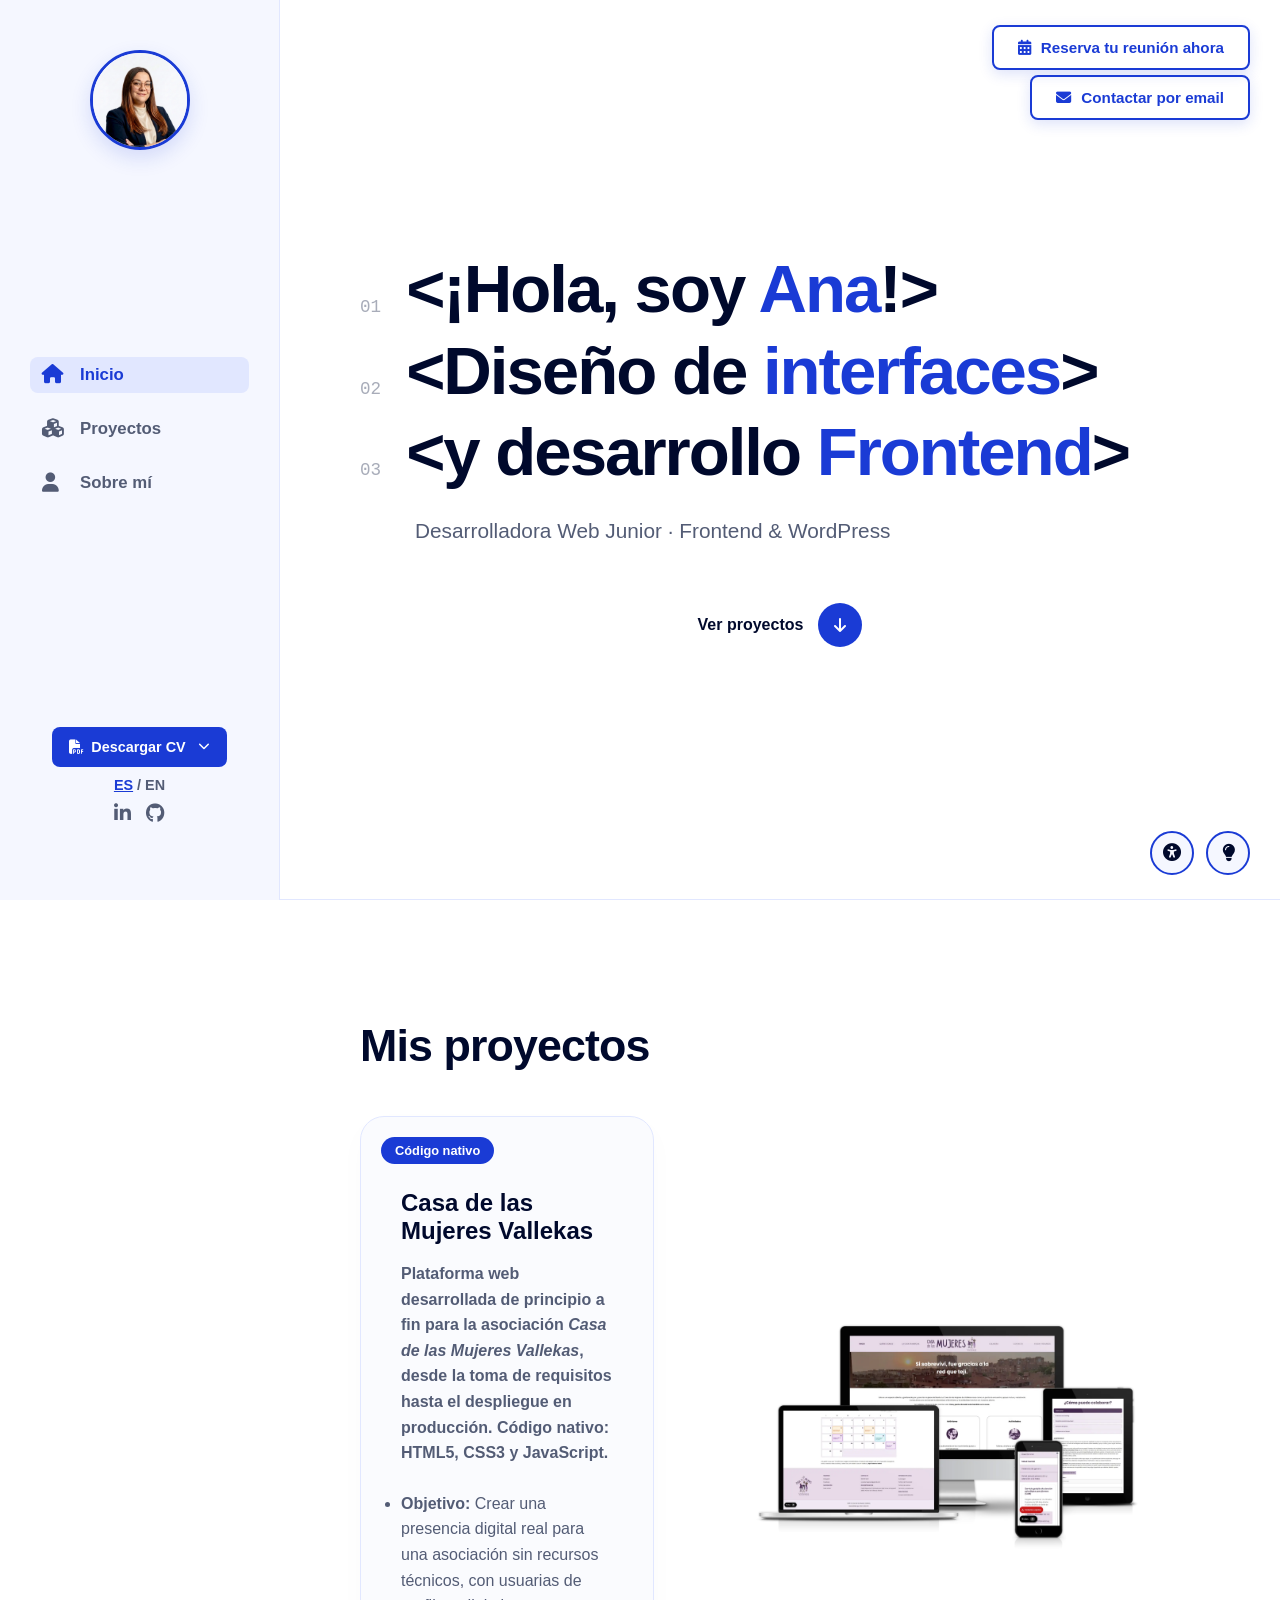
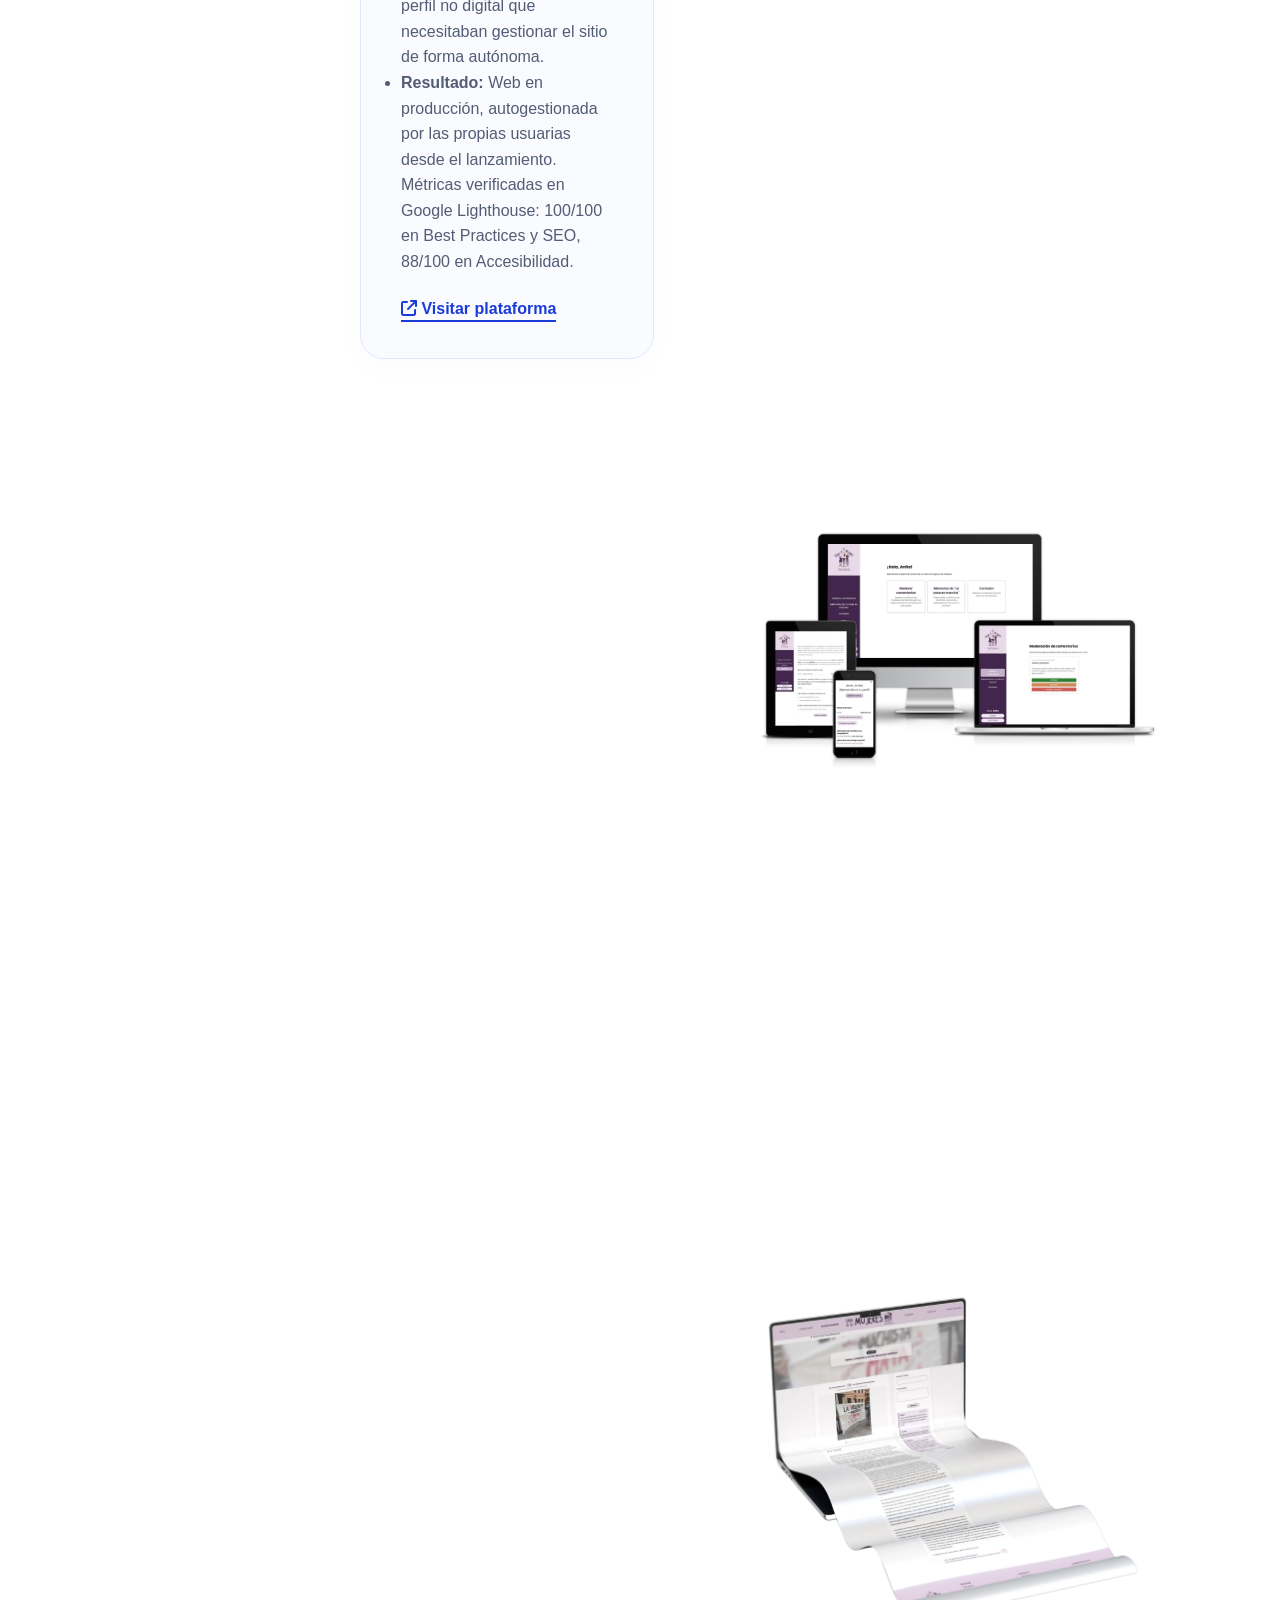
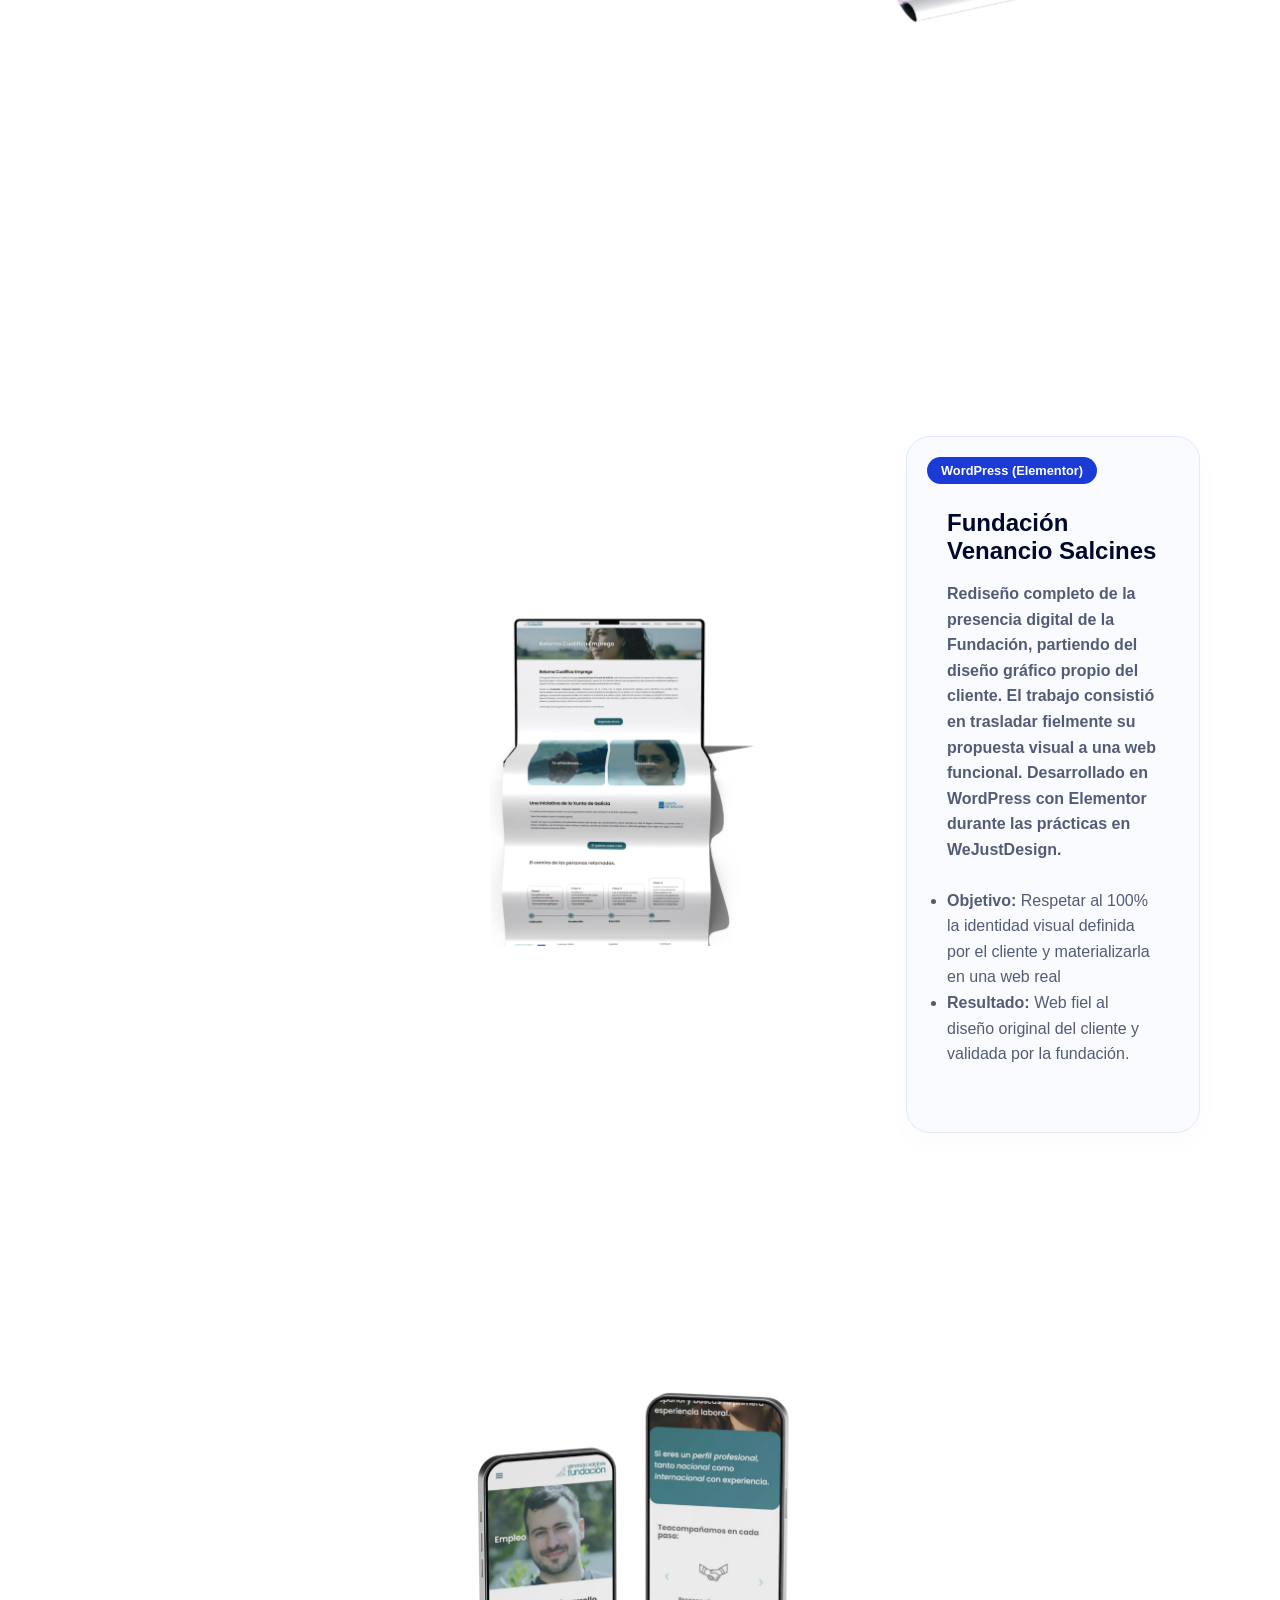
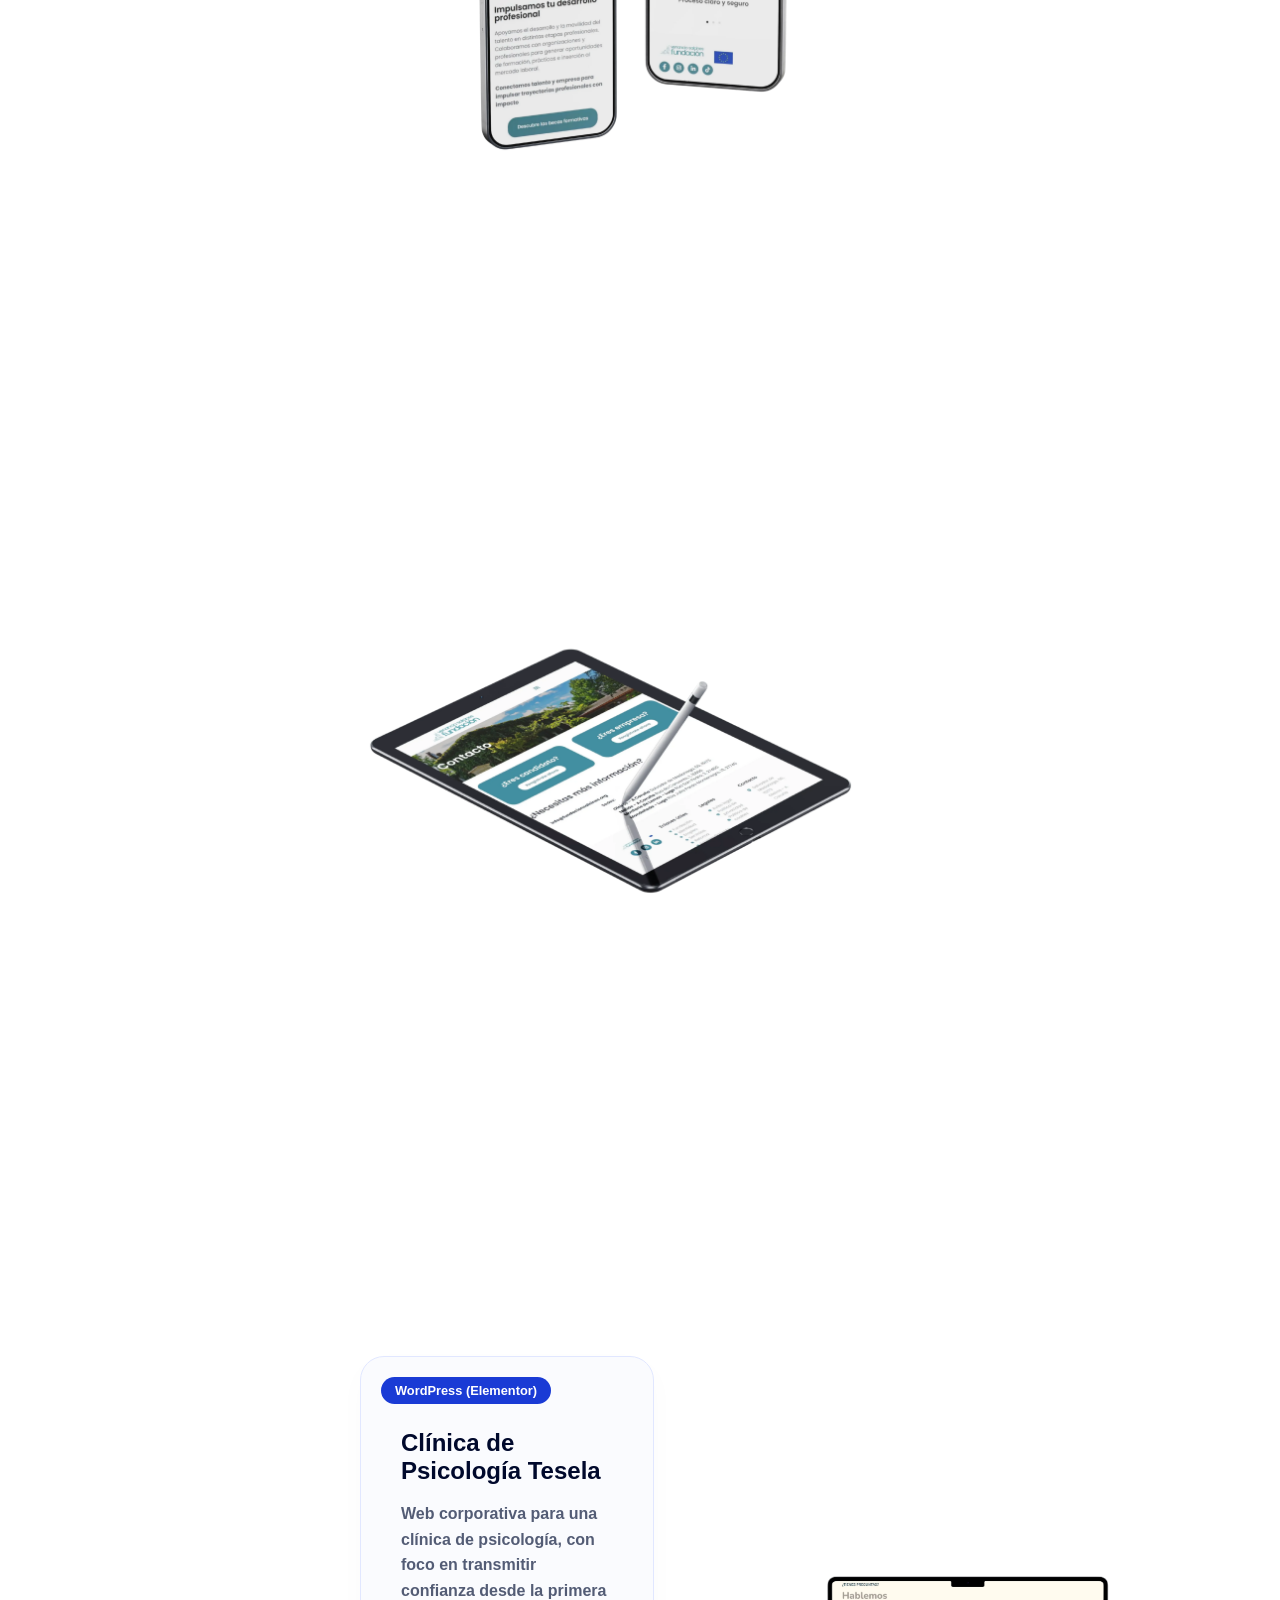
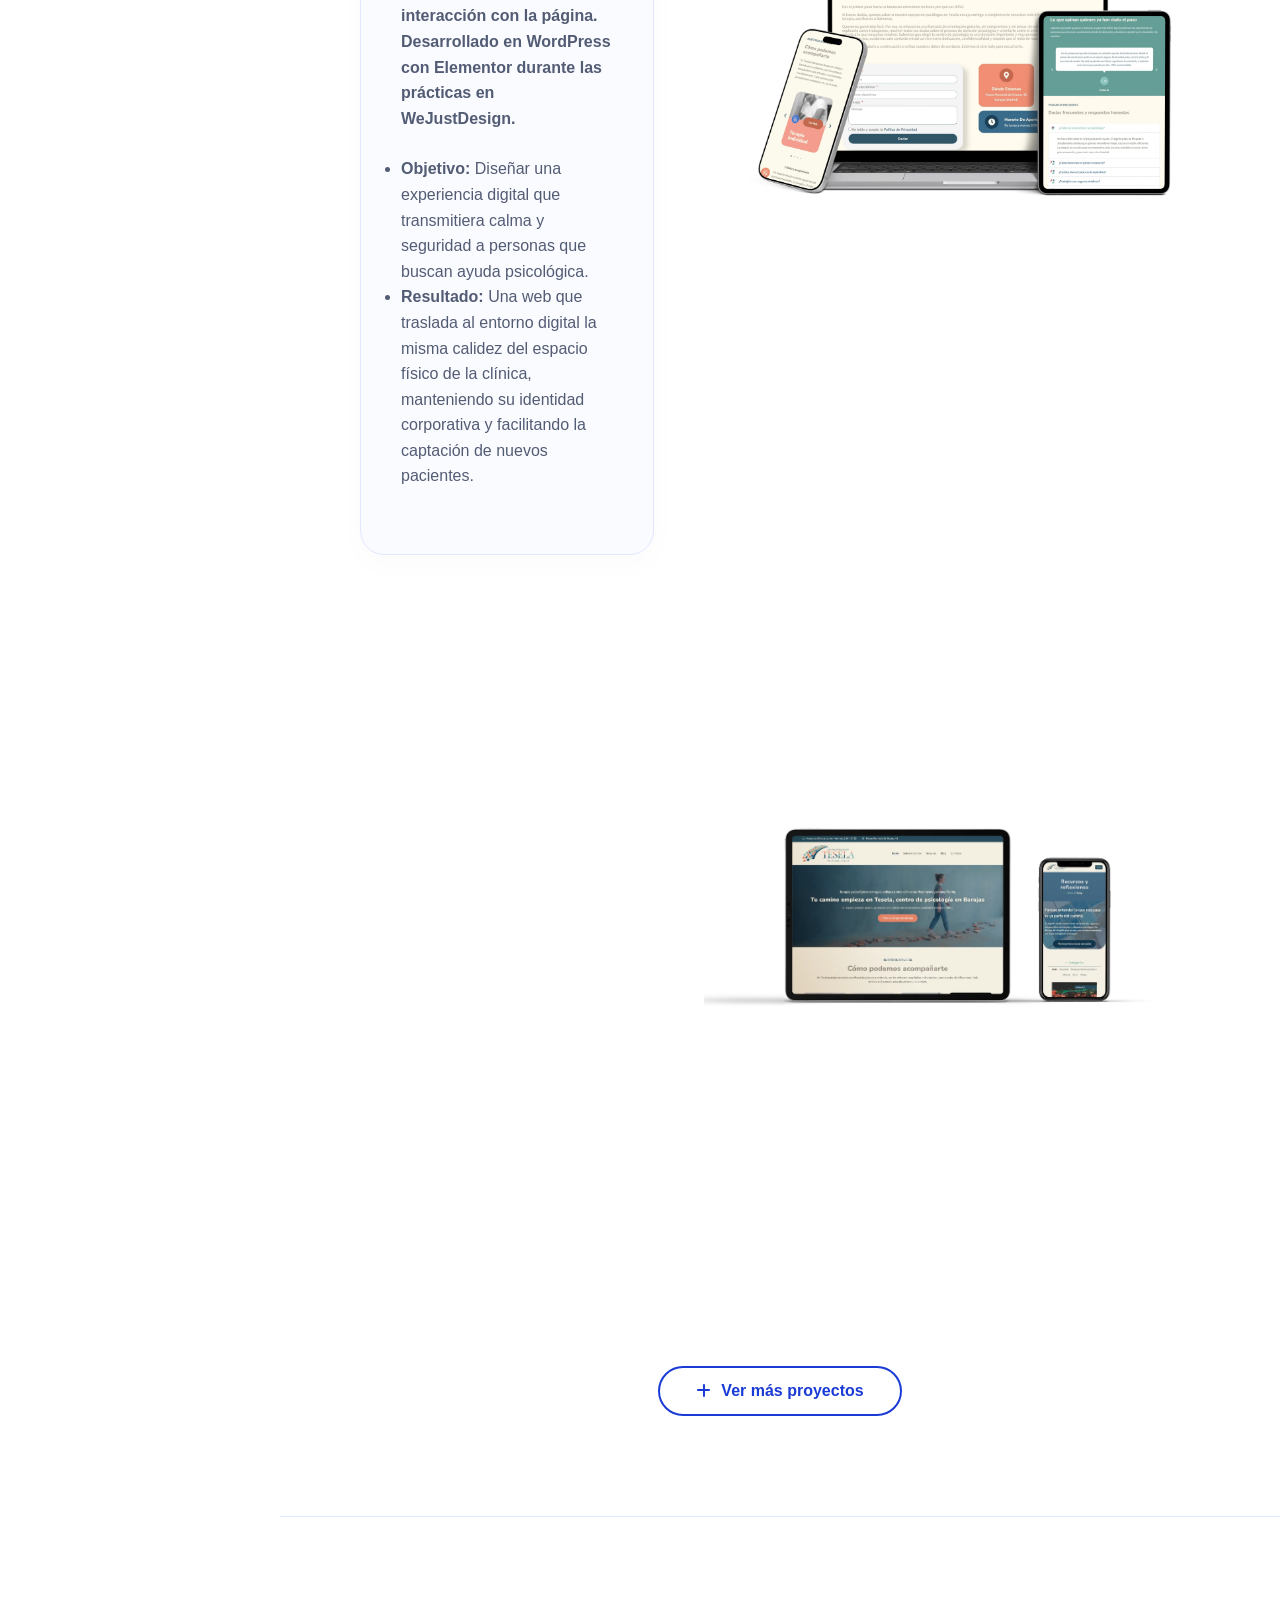
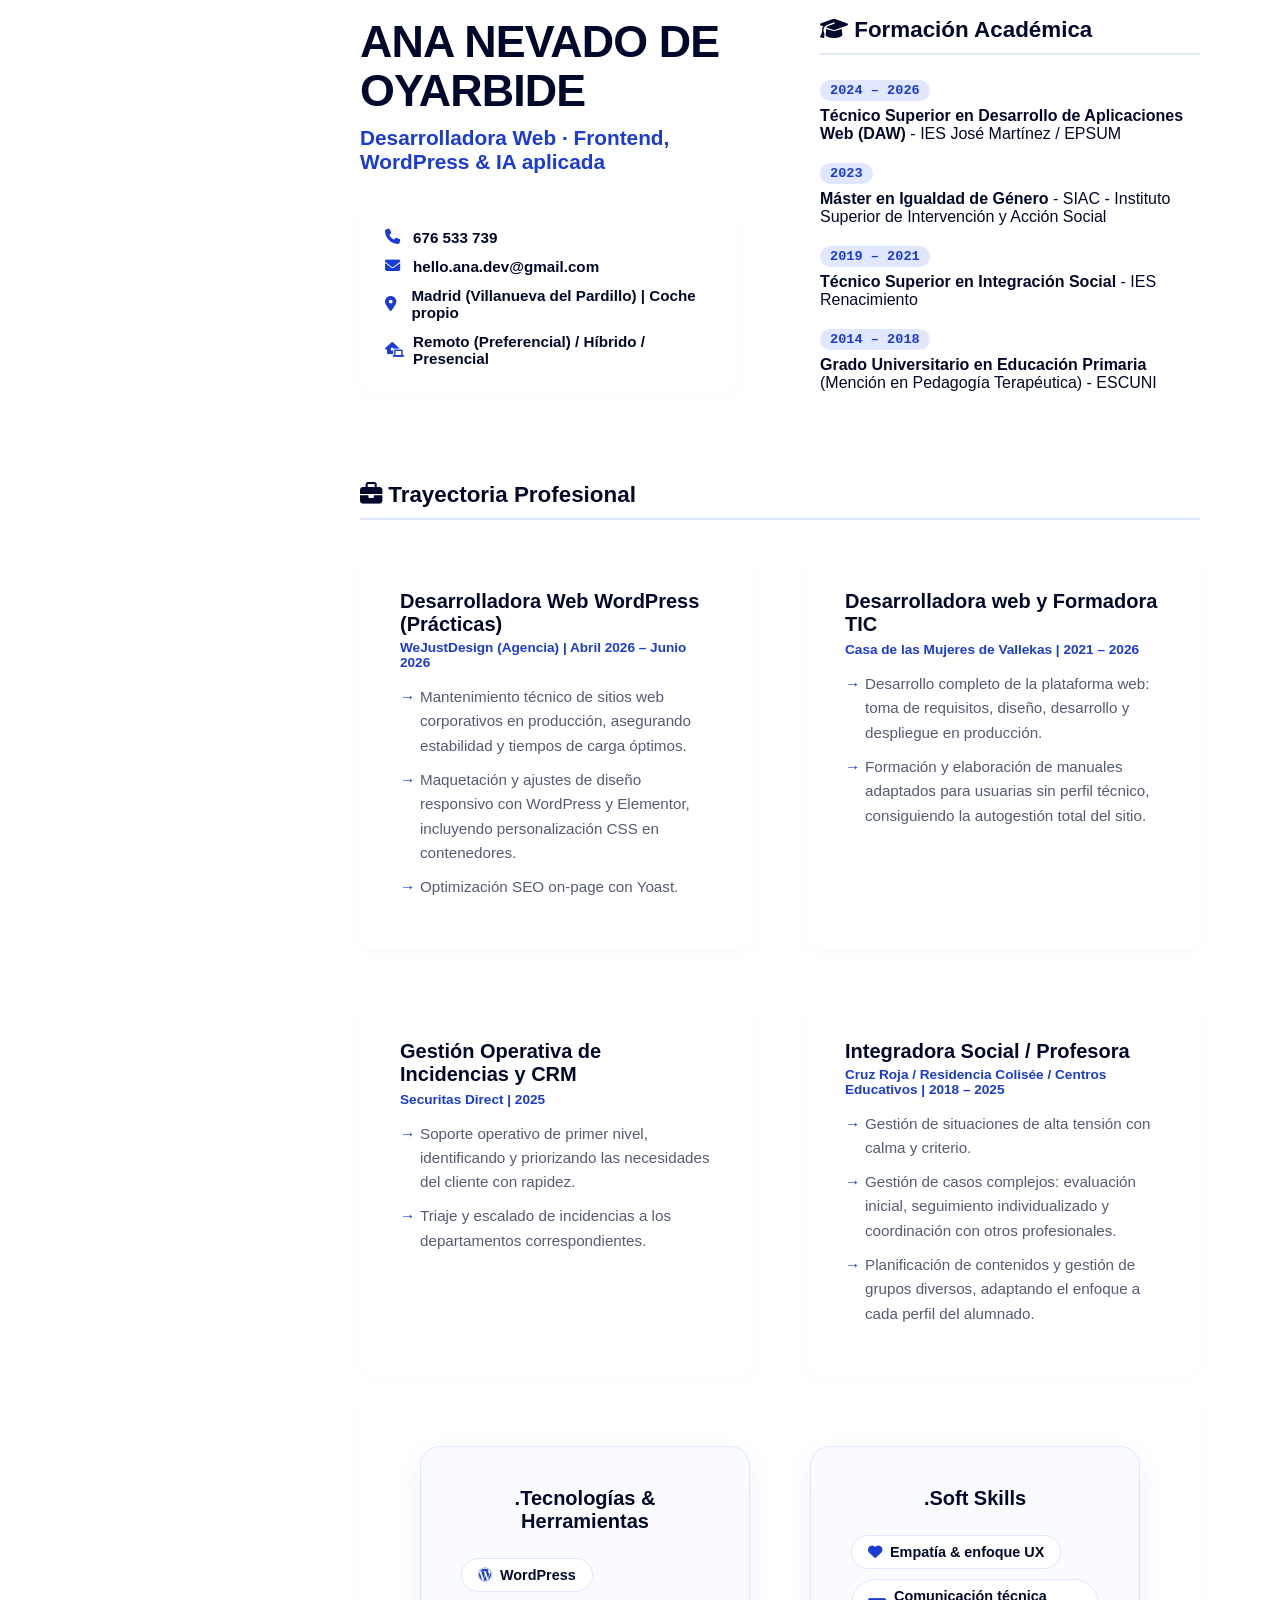
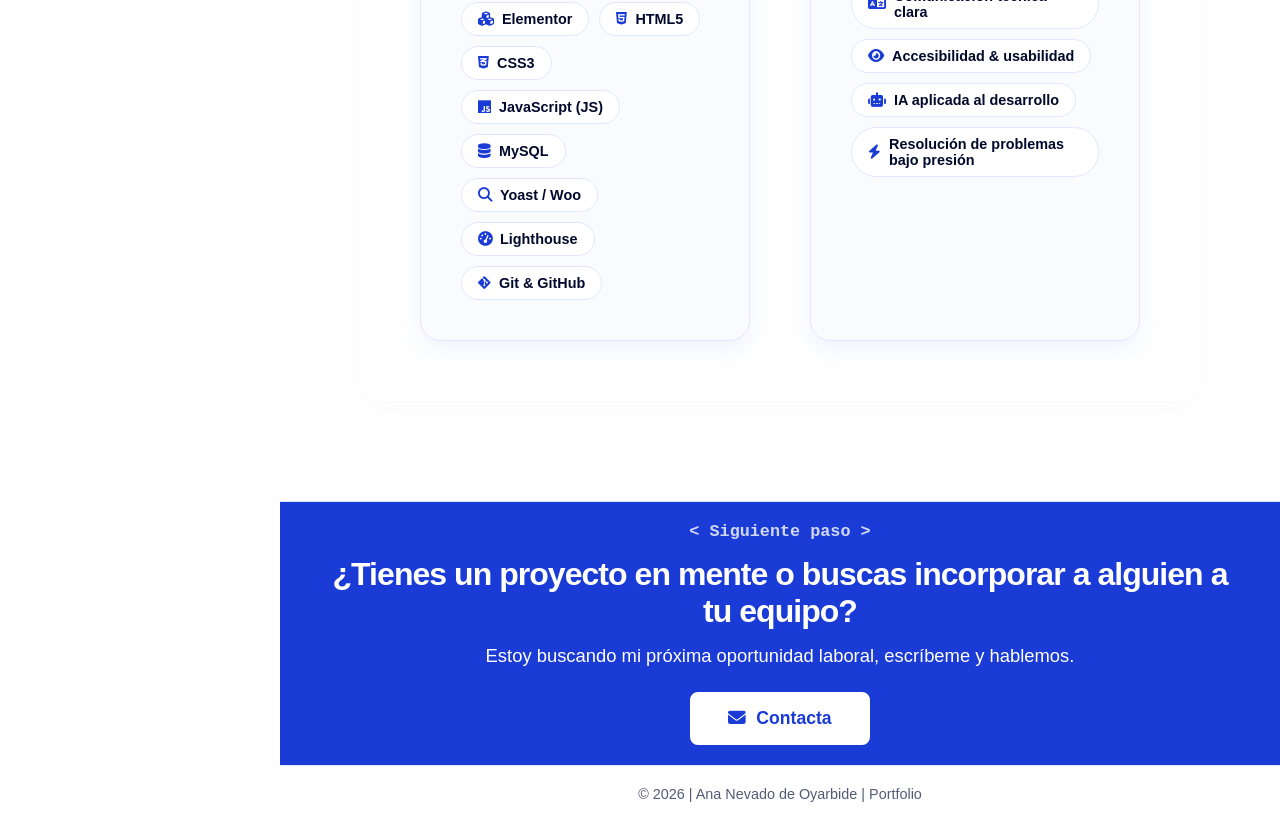
==== commit 5a1cc905: "Add files via upload" ====
--- a/index.html
+++ b/index.html
@@ -7,6 +7,7 @@
   <title>Ana Nevado de Oyarbide | Portfolio Frontend y WordPress</title>
   <link rel="icon" href="./images/favicon.webp" type="image/webp">
   <link rel="stylesheet" href="css/style.css">
+  <link rel="stylesheet" href="https://cdn.jsdelivr.net/npm/open-dyslexic@1.0.3/open-dyslexic-regular.css">
   <link rel="stylesheet" href="https://cdnjs.cloudflare.com/ajax/libs/font-awesome/6.5.1/css/all.min.css">
   <script src="https://cdnjs.cloudflare.com/ajax/libs/gsap/3.12.2/gsap.min.js"></script>
   <script src="https://cdnjs.cloudflare.com/ajax/libs/gsap/3.12.2/ScrollTrigger.min.js"></script>
--- a/css/style.css
+++ b/css/style.css
@@ -1,6 +1,6 @@
-/* ==================
-   DESIGN TOKENS & PALETTES
-   ================== */
+/* ===================================================
+   1. DESIGN TOKENS & PALETTES (MODO CLARO Y OSCURO)
+   =================================================== */
 :root {
   --bg-color: #ffffff;
   --text-main: #00092c;
@@ -33,20 +33,11 @@
   --glass-border-color: rgba(59, 130, 246, 0.15);
 }
 
-/* ==================
-   0. FORMATOS GENERALES
-   ================== */
-
-* {
-  margin: 0;
-  padding: 0;
-  box-sizing: border-box;
-}
-
-html {
-  scroll-behavior: smooth;
-}
-
+/* ===================================================
+   2. FORMATOS GENERALES
+   =================================================== */
+* { margin: 0; padding: 0; box-sizing: border-box; }
+html { scroll-behavior: smooth; }
 body {
   font-family: var(--font-sans);
   background-color: var(--bg-color);
@@ -56,8 +47,314 @@
   transition: background-color 0.4s ease, color 0.4s ease;
   overflow-x: hidden;
 }
-
-/* Accesibilidad */
+.main-content { margin-left: 280px; width: calc(100% - 280px); box-sizing: border-box; }
+section { min-height: 100vh; padding: 120px 8%; display: flex; flex-direction: column; justify-content: center; border-bottom: 1px solid var(--badge-bg); }
+
+/* ===================================================
+   3. SIDEBAR Y NAVEGACIÓN
+   =================================================== */
+.sidebar {
+  width: 280px; height: 100vh; position: fixed; left: 0; top: 0; background-color: var(--sidebar-bg);
+  padding: 50px 30px; display: flex; flex-direction: column; align-items: center; justify-content: space-between;
+  border-right: 1px solid var(--badge-bg); z-index: 1000;
+}
+.brand-avatar img { width: 100px; height: 100px; border-radius: 50%; object-fit: cover; border: 3px solid var(--accent-color); box-shadow: 0 8px 20px rgba(26, 59, 213, 0.15); }
+.nav-menu { width: 100%; margin-top: auto; }
+.nav-menu ul { list-style: none; }
+.nav-menu li { margin-bottom: 18px; }
+.nav-menu a { text-decoration: none; color: var(--text-muted); font-size: 1.05rem; font-weight: 600; display: flex; align-items: center; gap: 14px; padding: 8px 12px; border-radius: 8px; transition: all 0.3s; }
+.nav-menu a i { font-size: 1.2rem; width: 24px; }
+.nav-menu a:hover, .nav-menu a.active { color: var(--accent-color); background-color: var(--badge-bg); }
+.sidebar-bottom { margin-top: auto; display: flex; flex-direction: column; align-items: center; gap: 10px; padding-bottom: 25px; width: 100%; }
+.lang-selector { font-weight: bold; font-size: 0.9rem; color: var(--text-muted); margin: 0; padding: 0; }
+.lang-selector span { color: var(--text-muted); cursor: pointer; }
+.lang-selector span.active { color: var(--accent-color); text-decoration: underline; }
+.lang-selector a { text-decoration: none; }
+.sidebar-socials { display: flex; gap: 15px; font-size: 1.2rem; margin: 0; padding: 0; }
+.sidebar-socials a { color: var(--text-muted); transition: color 0.3s; }
+.sidebar-socials a:hover { color: var(--accent-color); }
+
+/* Menú CV Sidebar */
+.cv-dropdown-wrapper { position: relative; width: 80%; margin: 5px auto 0 auto; }
+.download-cv-btn { display: inline-flex; align-items: center; justify-content: center; gap: 8px; padding: 12px 15px; background-color: var(--accent-color, #2563eb); color: #ffffff; border: none; font-family: inherit; font-weight: 600; font-size: 0.9rem; border-radius: 8px; cursor: pointer; transition: background-color 0.2s ease, transform 0.2s ease; width: 100%; text-align: center; }
+.download-cv-btn:hover { transform: translateY(-2px); box-shadow: 0 4px 10px rgba(0, 0, 0, 0.15); }
+.cv-dropdown-menu { position: absolute; top: 100%; left: 0; width: 100%; background-color: #ffffff; border: 1px solid #e5e7eb; border-radius: 8px; margin-top: 5px; box-shadow: 0 4px 12px rgba(0, 0, 0, 0.1); display: flex; flex-direction: column; overflow: hidden; opacity: 0; visibility: hidden; transform: translateY(-10px); transition: all 0.2s ease; z-index: 50; }
+.cv-dropdown-menu.show { opacity: 1; visibility: visible; transform: translateY(0); }
+.cv-dropdown-menu a { display: inline-flex; align-items: center; gap: 10px; padding: 12px 15px; color: #374151; text-decoration: none; font-size: 0.85rem; font-weight: 500; transition: background-color 0.2s ease; }
+.cv-dropdown-menu a:hover { background-color: #f3f4f6; color: var(--accent-color, #2563eb); }
+
+/* ===================================================
+   4. COMPONENTES FLOTANTES Y WIDGETS
+   =================================================== */
+.floating-booking-btn, .floating-work-btn { position: fixed; right: 30px; background-color: var(--bg-color); color: var(--accent-color) !important; text-decoration: none; padding: 12px 24px; font-weight: 700; font-size: 0.95rem; border-radius: 8px; z-index: 9999; border: 2px solid var(--accent-color); box-shadow: 0 4px 14px rgba(26, 59, 213, 0.15); transition: transform 0.3s ease, background-color 0.3s ease, color 0.3s ease; display: flex; align-items: center; gap: 10px; }
+.floating-booking-btn { top: 25px; }
+.floating-work-btn { top: 75px; }
+.floating-booking-btn:hover, .floating-work-btn:hover { transform: translateY(-2px); background-color: var(--accent-color); color: #ffffff !important; }
+.top-widgets { position: fixed; bottom: 25px; right: 30px; top: auto; display: flex; gap: 12px; z-index: 9999; }
+.widget-btn { background-color: var(--sidebar-bg); color: var(--text-main); border: 2px solid var(--accent-color, #2563eb); width: 44px; height: 44px; border-radius: 50%; cursor: pointer; display: flex; align-items: center; justify-content: center; font-size: 1.1rem; transition: all 0.3s cubic-bezier(0.16, 1, 0.3, 1); }
+.widget-btn:hover { background-color: var(--accent-color); color: white; transform: scale(1.05); }
+.accessibility-menu { position: relative; }
+.acc-dropdown { position: absolute; bottom: 55px; top: auto; right: 0; background-color: var(--sidebar-bg); border: 1px solid var(--accent-color); border-radius: 12px; padding: 10px; display: none; flex-direction: column; gap: 6px; width: 190px; box-shadow: 0 -10px 25px rgba(0, 0, 0, 0.15); }
+.acc-dropdown button { background: none; border: none; color: var(--text-main); text-align: left; padding: 8px 12px; font-size: 0.9rem; font-weight: 500; cursor: pointer; border-radius: 6px; display: flex; align-items: center; gap: 10px; }
+.acc-dropdown button:hover { background-color: var(--accent-color); color: white; }
+
+/* ===================================================
+   5. SECCIÓN HERO
+   =================================================== */
+.hero-section { position: relative; min-height: 100vh; display: flex; flex-direction: column; align-items: flex-start; justify-content: center; gap: 60px; scroll-margin-top: 0; }
+.hero-center { max-width: 900px; width: 100%; margin: 0 auto; }
+.abstract-shape { width: 50px; height: 50px; background: linear-gradient(135deg, #a5b4fc, var(--accent-color)); border-radius: 8px; margin-bottom: 25px; opacity: 0.7; }
+.text-lines-group { margin-bottom: 30px; }
+.hero-text-line { display: flex; align-items: baseline; gap: 25px; margin-bottom: 8px; }
+.ln-num { font-family: var(--font-mono); font-size: 1.1rem; color: var(--text-muted); opacity: 0.5; }
+.hero-text-line h2 { font-size: 4.2rem; font-weight: 800; letter-spacing: -0.03em; line-height: 1.1; }
+.hero-text-line h2 span { color: var(--accent-color); }
+.hero-tagline { font-size: 1.3rem; font-weight: 500; color: var(--text-muted); margin-bottom: 50px; margin-left: 55px; }
+
+/* Animación Flecha */
+.learn-more-btn { display: flex; align-items: center; justify-content: center; gap: 15px; text-decoration: none; color: var(--text-main); font-weight: bold; width: max-content; margin: 60px auto 0 auto; }
+.arrow-down-container { width: 44px; height: 44px; border-radius: 50%; background-color: var(--accent-color, #2563eb); display: flex; align-items: center; justify-content: center; overflow: hidden; }
+.arrow-down-container i { color: white; display: inline-block; animation: smoothSlideLoop 4s infinite cubic-bezier(0.4, 0, 0.2, 1); animation-delay: 0.5s; }
+@keyframes smoothSlideLoop { 0%, 10% { transform: translateY(0); opacity: 1; } 18% { transform: translateY(25px); opacity: 0; } 19% { transform: translateY(-25px); opacity: 0; } 27% { transform: translateY(0); opacity: 1; } 32% { transform: translateY(0); opacity: 1; } 40% { transform: translateY(25px); opacity: 0; } 41% { transform: translateY(-25px); opacity: 0; } 49% { transform: translateY(0); opacity: 1; } 100% { transform: translateY(0); opacity: 1; } }
+
+/* Sticky Overlay */
+.sticky-phrase-overlay { position: fixed; top: 38px; left: calc(280px + 48px); z-index: 900; display: flex; flex-direction: column; gap: 2px; opacity: 0; pointer-events: none; transition: opacity 0.5s ease; }
+.sticky-phrase-overlay.visible { opacity: 1; }
+.spo-line { display: flex; align-items: baseline; gap: 22px; }
+.spo-num { font-family: var(--font-mono); font-size: 1rem; font-weight: 700; color: var(--text-muted); opacity: 0.45; min-width: 32px; line-height: 1.15; user-select: none; }
+.spo-text { font-size: 1.9rem; font-weight: 600; letter-spacing: -0.025em; line-height: 1.15; color: var(--text-main); white-space: nowrap; background-color: var(--bg-color); box-shadow: 0 0 25px 30px var(--bg-color); border-radius: 8px; }
+.spo-text em { color: var(--accent-color); font-style: normal; }
+.spo-cursor { font-family: var(--font-mono); font-size: 2rem; color: var(--accent-color); line-height: 1; animation: blinkCursor 0.85s step-end infinite; }
+@keyframes blinkCursor { 0%, 100% { opacity: 1; } 50% { opacity: 0; } }
+
+/* ===================================================
+   6. SECCIÓN MIS PROYECTOS
+   =================================================== */
+.projects-section { padding-left: 8%; padding-right: 8%; padding-bottom: 20px; }
+.projects-header-title h2 { font-size: 2.8rem; font-weight: 800; letter-spacing: -0.02em; margin-bottom: 45px; }
+.tag-badge { position: absolute; top: 20px; left: 20px; background-color: var(--accent-color); color: white; padding: 6px 14px; font-size: 0.8rem; font-weight: 700; border-radius: 30px; }
+.project-text-card { background-color: var(--card-bg-subtle); border: 1px solid var(--badge-bg); padding: 40px; padding-top: 72px; border-radius: 24px; box-shadow: 0 10px 30px rgba(0, 0, 0, 0.02); position: relative; }
+.project-text-card h3 { font-size: 1.5rem; font-weight: 800; margin-bottom: 16px; color: var(--text-main); }
+.proj-desc { font-size: 1rem; color: var(--text-muted); line-height: 1.6; margin-bottom: 25px; }
+.project-action-links { margin-top: 15px; }
+.live-link-anchor { font-weight: 700; color: var(--accent-color); text-decoration: none; font-size: 1rem; border-bottom: 2px solid var(--accent-color); padding-bottom: 3px; }
+.project-split-wrapper { display: flex; align-items: flex-start; gap: 6%; margin-bottom: 28vh; position: relative; width: 100%; }
+.project-split-wrapper.row-inverted { flex-direction: row-reverse; }
+.proj-info-sticky { width: 35%; position: sticky; top: 15vh; z-index: 5; }
+.proj-visuals-track { width: 59%; display: flex; flex-direction: column; gap: 18vh; }
+.visual-panel { min-height: 72vh; display: flex; align-items: center; justify-content: center; position: relative; width: 100%; cursor: zoom-in; }
+.visual-panel img { width: 100%; max-height: 85vh; object-fit: contain; }
+.caption-box.style-glass-dynamic { position: absolute; width: 290px; padding: 22px; z-index: 10; background: linear-gradient(135deg, var(--glass-gradient-start), var(--glass-gradient-end)); backdrop-filter: blur(14px); -webkit-backdrop-filter: blur(14px); border: 1px solid var(--glass-border-color); color: var(--text-main); border-radius: 18px; box-shadow: 0 8px 32px 0 rgba(0, 9, 44, 0.04); }
+.caption-box.style-glass-dynamic h4 { font-size: 1.1rem; font-weight: 800; margin-bottom: 8px; color: var(--accent-color); }
+.caption-box.style-glass-dynamic p { font-size: 0.85rem; line-height: 1.5; color: var(--text-muted); }
+.pos-bottom-right { bottom: 4%; right: -4%; } .pos-top-left { top: 4%; left: -4%; } .pos-bottom-left { bottom: 4%; left: -4%; } .pos-top-right { top: 4%; right: -4%; }
+.hidden-project { display: none; }
+.load-more-wrapper { width: 100%; display: flex; justify-content: center; margin-top: -100px; margin-bottom: 80px; position: relative; z-index: 10; }
+.load-more-btn { background-color: transparent; color: var(--accent-color); border: 2px solid var(--accent-color); padding: 14px 36px; font-size: 1rem; font-weight: 700; border-radius: 50px; cursor: pointer; display: flex; align-items: center; gap: 10px; transition: background-color 0.3s ease, color 0.3s ease, transform 0.2s ease; }
+.load-more-btn:hover { background-color: var(--accent-color); color: white; transform: translateY(-2px); }
+
+/* Lightbox Galería */
+.visual-panel-hint { text-align: center; font-size: 0.78rem; color: var(--text-muted); margin-top: -14vh; margin-bottom: 6vh; opacity: 0.7; font-style: italic; letter-spacing: 0.01em; }
+.lightbox-overlay { position: fixed; inset: 0; background: rgba(0, 0, 0, 0.88); z-index: 99999; display: flex; align-items: center; justify-content: center; opacity: 0; pointer-events: none; transition: opacity 0.3s ease; }
+.lightbox-overlay.active { opacity: 1; pointer-events: all; }
+.lightbox-inner { position: relative; max-width: 90vw; max-height: 90vh; display: flex; align-items: center; justify-content: center; gap: 20px; }
+.lightbox-img { max-width: 80vw; max-height: 85vh; object-fit: contain; border-radius: 12px; box-shadow: 0 20px 60px rgba(0,0,0,0.5); transition: opacity 0.2s ease; }
+.lightbox-btn, .lightbox-close { background: rgba(255,255,255,0.15); border: 2px solid rgba(255,255,255,0.3); color: white; border-radius: 50%; cursor: pointer; display: flex; align-items: center; justify-content: center; transition: background 0.2s ease; flex-shrink: 0; }
+.lightbox-btn { width: 48px; height: 48px; font-size: 1.2rem; }
+.lightbox-close { position: absolute; top: -50px; right: 0; width: 40px; height: 40px; font-size: 1rem; }
+.lightbox-btn:hover, .lightbox-close:hover { background: rgba(255,255,255,0.3); }
+.lightbox-counter { position: absolute; bottom: -36px; left: 50%; transform: translateX(-50%); color: rgba(255,255,255,0.6); font-size: 0.85rem; font-family: var(--font-mono); white-space: nowrap; }
+
+/* ===================================================
+   7. SECCIÓN CV Y SOBRE MÍ
+   =================================================== */
+.about-footer-section { display: flex; justify-content: center; padding:100px 8%; }
+.cv-horizontal-container { display: flex; flex-direction: column; gap: 70px; width: 100%; max-width: 1200px; }
+.bio-academic-row { display: grid; grid-template-columns: 1fr 1fr; gap: 80px; align-items: start; }
+.cv-name-title { font-size: 2.8rem; font-weight: 900; letter-spacing: -0.02em; line-height: 1.1; margin-bottom: 10px; }
+.cv-subtitle-label { font-size: 1.3rem; font-weight: 600; color: var(--accent-color); margin-bottom: 30px; }
+.cv-main-abstract { font-size: 1.05rem; color: var(--text-muted); line-height: 1.7; margin-bottom: 40px; }
+.contact-pill-box { display: flex; flex-direction: column; gap: 12px; background-color: var(--bg-color); padding: 25px; border-radius: 16px; box-shadow: 0 4px 15px rgba(0, 0, 0, 0.02); }
+.contact-pill-box p { font-size: 0.95rem; font-weight: 600; display: flex; align-items: center; gap: 12px; margin: 0; }
+.contact-pill-box i { color: var(--accent-color); width: 16px; }
+.academic-block-cv h4 { font-size: 1.4rem; font-weight: 800; margin-bottom: 25px; border-bottom: 2px solid var(--badge-bg); padding-bottom: 10px; }
+.edu-item { margin-bottom: 20px; }
+.edu-date { font-family: var(--font-mono, monospace); font-size: 0.85rem; font-weight: 700; color: var(--accent-color); background-color: var(--badge-bg); padding: 3px 10px; border-radius: 30px; display: inline-block; margin-bottom: 6px; }
+.section-main-title { font-size: 1.4rem; font-weight: 800; margin-bottom: 30px; border-bottom: 2px solid var(--badge-bg); padding-bottom: 10px; }
+.jobs-grid { display: grid; grid-template-columns: 1fr 1fr; gap: 50px; align-items: start; }
+.job-timeline-card { background-color: var(--bg-color); padding: 40px; border-radius: 18px; box-shadow: 0 4px 15px rgba(0, 0, 0, 0.02); height: 100%; }
+.job-timeline-card h5 { font-size: 1.25rem; font-weight: 800; margin-bottom: 4px; }
+.job-meta { font-size: 0.85rem; color: var(--accent-color); font-weight: 600; display: inline-block; margin-bottom: 15px; }
+.job-timeline-card ul { list-style: none; padding: 0; margin: 0; }
+.job-timeline-card li { font-size: 0.95rem; color: var(--text-muted); line-height: 1.6; margin-bottom: 10px; position: relative; padding-left: 20px; }
+.job-timeline-card li::before { content: "→"; position: absolute; left: 0; color: var(--accent-color); font-weight: bold; }
+.tech-stack-cv-footer { margin-top: -60px !important; display: grid; grid-template-columns: 1fr 1fr; gap: 60px; background-color: var(--bg-color); padding: 60px; border-radius: 24px; box-shadow: 0 10px 30px rgba(0, 0, 0, 0.02); }
+.tech-stack-cv-footer h4 { font-size: 1.25rem; font-weight: 800; margin-bottom: 20px; }
+.stack-box-left, .stack-box-right { background-color: var(--card-bg-subtle); box-shadow: 0 8px 24px rgba(37, 99, 235, 0.08); border-radius: 20px; padding: 40px; border: 1px solid var(--badge-bg); display: flex; flex-direction: column; }
+.stack-box-left h4, .stack-box-right h4 { margin-bottom: 25px; text-align: center; }
+.badges-wrapper { display: flex; flex-wrap: wrap; gap: 10px; }
+.stack-box-left .badges-wrapper span, .stack-box-right .badges-wrapper span { background-color: var(--bg-color); border: 1px solid var(--badge-bg); color: var(--text-main); padding: 8px 16px; border-radius: 30px; font-size: 0.9rem; font-weight: 600; display: flex; align-items: center; gap: 8px; }
+.stack-box-right .badges-wrapper span i, .stack-box-left .badges-wrapper span i { color: var(--accent-color); }
+
+/* ===================================================
+   8. CTA BANNER FINAL Y FOOTER
+   =================================================== */
+.cta-banner-section { width: 100%; min-height: 25vh; box-sizing: border-box; padding: 20px; margin-bottom: 0; background-color: var(--accent-color, #1a3bd5); display: flex; justify-content: center; align-items: center; }
+.cta-content { max-width: 900px; width: 100%; display: flex; flex-direction: column; align-items: center; text-align: center; gap: 15px; }
+.cta-subtitle { font-family: var(--font-mono, monospace); color: #ffffff !important; font-weight: 700; font-size: 1.05rem; opacity: 0.8; }
+.cta-title { font-size: 2rem; color: #ffffff !important; font-weight: 800; letter-spacing: -0.03em; line-height: 1.15; margin: 0; }
+.cta-text { font-size: 1.15rem; color: #ffffff !important; margin: 0 0 10px 0; }
+.cta-btn-group { display: flex; flex-direction: row; flex-wrap: wrap; gap: 14px; justify-content: center; align-items: center; }
+.cta-btn-booking { display: none !important; }
+.cta-btn { display: inline-flex; align-items: center; justify-content: center; gap: 10px; background-color: #ffffff; color: var(--accent-color, #1a3bd5) !important; padding: 14px 36px; border-radius: 8px; text-decoration: none; font-weight: 700; font-size: 1.1rem; transition: transform 0.2s ease, box-shadow 0.2s ease; }
+.cta-btn:hover { transform: translateY(-3px); box-shadow: 0 8px 20px rgba(0, 0, 0, 0.25); }
+.sub-footer-rights { margin-top: 0; padding: 20px 0; text-align: center; width: 100%; font-size: 0.9rem; color: var(--text-muted); }
+.sub-footer-rights p { margin: 0; }
+.sub-footer-rights a { color: var(--text-main); font-weight: 600; text-decoration: none; }
+
+/* Temas del Banner */
+[data-theme="light"] .cta-banner-section { background: var(--accent-color); }
+[data-theme="light"] .cta-subtitle { color: rgba(255, 255, 255, 0.7); }
+[data-theme="light"] .cta-title { color: #ffffff; }
+[data-theme="light"] .cta-text { color: rgba(255, 255, 255, 0.9); }
+[data-theme="light"] .cta-btn { background-color: #ffffff; color: var(--accent-color); border: 2px solid #ffffff; }
+[data-theme="light"] .cta-btn:hover { background-color: #ffffff; transform: translateY(-3px); box-shadow: 0 8px 20px rgba(0, 0, 0, 0.25); }
+
+[data-theme="dark"] .cta-banner-section { background: linear-gradient(135deg, #1a2744 0%, #1e3a5f 50%, #162035 100%) !important; }
+[data-theme="dark"] .cta-subtitle, [data-theme="dark"] .cta-title, [data-theme="dark"] .cta-text { color: #ffffff !important; }
+[data-theme="dark"] .cta-btn { background-color: #ffffff !important; color: #1a2744 !important; border: 2px solid #ffffff !important; }
+[data-theme="dark"] .cta-btn:hover { background-color: #f0f2fa !important; color: #1a2744 !important; transform: translateY(-3px); box-shadow: 0 8px 20px rgba(0, 0, 0, 0.4); }
+
+/* ===================================================
+   9. MEDIA QUERIES RESPONSIVE (MÓVIL Y TABLET)
+   =================================================== */
+@media (max-width: 1150px) {
+  body { flex-direction: column; }
+  .sidebar { width: 100%; height: auto; position: relative; flex-direction: row; justify-content: space-between; align-items: center; padding: 16px 5%; border-right: none; border-bottom: 1px solid var(--badge-bg); z-index: 1000; }
+  .brand-avatar img { width: 50px; height: 50px; }
+  .nav-menu { display: none; }
+  .sidebar-bottom { flex-direction: row; align-items: center; gap: 14px; padding-bottom: 0; margin-top: 0; width: auto; }
+  .cv-dropdown-wrapper { width: auto; margin: 0; }
+  .download-cv-btn { padding: 9px 14px; font-size: 0.82rem; width: auto; }
+  .lang-selector { font-size: 0.85rem; }
+  .sidebar-socials { font-size: 1rem; gap: 12px; }
+  .floating-work-btn, .floating-booking-btn { display: none; }
+  .cta-btn-booking { display: inline-flex !important; }
+  .sticky-phrase-overlay { display: none; }
+  .main-content { margin-left: 0; width: 100%; }
+  section { padding: 60px 5%; min-height: auto; }
+  
+  .hero-section { display: flex; flex-direction: column; justify-content: center; align-items: center; padding: 60px 5%; min-height: 100dvh; }
+  .hero-center { width: fit-content; max-width: 100%; margin: 0 auto; text-align: left; }
+  .text-lines-group { margin-bottom: 25px; }
+  .hero-text-line { display: flex; align-items: baseline; gap: 15px; justify-content: flex-start; margin-bottom: 8px; }
+  .hero-text-line h2 { font-size: 2.4rem; text-align: left; }
+  .hero-tagline { font-size: 1.1rem; text-align: center; margin-left: 0; width: 100%; }
+  .top-widgets { right: 16px; bottom: 16px; }
+  
+  /* Ocultar Texto Grande en móvil */
+  #acc-text-lg { display: none !important; }
+
+  .projects-section { padding-left: 5%; padding-right: 5%; }
+  .projects-header-title h2 { font-size: 2rem; }
+  .project-split-wrapper, .project-split-wrapper.row-inverted { flex-direction: column; gap: 30px; margin-bottom: 70px; }
+  .proj-info-sticky { width: 100%; position: relative; top: 0; }
+  .proj-visuals-track { width: 100%; flex-direction: row; overflow-x: auto; scroll-snap-type: x mandatory; gap: 20px; padding-bottom: 20px; }
+  .proj-visuals-track::-webkit-scrollbar { height: 5px; }
+  .proj-visuals-track::-webkit-scrollbar-thumb { background-color: var(--badge-bg); border-radius: 10px; }
+  .visual-panel { min-width: 85vw; min-height: auto; scroll-snap-align: center; }
+  .visual-panel img { max-height: 55vw; }
+  .visual-panel-hint { display: none; }
+  .load-more-wrapper { margin-top: 0; margin-bottom: 40px; }
+  .about-footer-section { padding: 60px 5%; }
+  .bio-academic-row { grid-template-columns: 1fr; gap: 40px; }
+  .cv-name-title { font-size: 2rem; }
+  .cv-subtitle-label { font-size: 1.1rem; }
+  .contact-pill-box { padding: 20px; }
+  .jobs-grid { grid-template-columns: 1fr; gap: 30px; }
+  .job-timeline-card { padding: 25px; }
+  .tech-stack-cv-footer { grid-template-columns: 1fr; gap: 30px; padding: 30px; margin-top: 0 !important; }
+  .stack-box-left, .stack-box-right { padding: 25px; }
+  .cta-banner-section { padding: 50px 5%; min-height: auto; }
+  .cta-title { font-size: 1.6rem; }
+  .cta-text { font-size: 1rem; }
+  .sub-footer-rights { padding: 20px 5%; }
+}
+
+@media (max-width: 600px) {
+  .sidebar { padding: 12px 4%; gap: 10px; }
+  .brand-avatar img { width: 40px; height: 40px; }
+  .sidebar-bottom { gap: 10px; }
+  .download-cv-btn { padding: 8px 10px; font-size: 0.78rem; }
+  .sidebar-socials { display: none; }
+  .hero-text-line h2 { font-size: 1.8rem; }
+  .hero-tagline { font-size: 0.95rem; }
+  .learn-more-btn { font-size: 0.9rem; }
+  .projects-header-title h2 { font-size: 1.6rem; }
+  .project-text-card { padding: 20px; padding-top: 60px; }
+  .project-text-card h3 { font-size: 1.2rem; }
+  .proj-desc { font-size: 0.9rem; }
+  .visual-panel { min-width: 92vw; }
+  .cv-name-title { font-size: 1.6rem; }
+  .cv-subtitle-label { font-size: 1rem; }
+  .contact-pill-box p { font-size: 0.85rem; }
+  .job-timeline-card h5 { font-size: 1.05rem; }
+  .job-timeline-card li { font-size: 0.88rem; }
+  .badges-wrapper span { font-size: 0.82rem; padding: 6px 12px; }
+  .cta-title { font-size: 1.3rem; }
+  .cta-btn { padding: 12px 24px; font-size: 1rem; }
+  .acc-dropdown { width: 170px; right: 0; }
+  .top-widgets { bottom: 12px; right: 12px; gap: 8px; }
+}
+
+/* ===================================================
+   10. ACCESIBILIDAD (AL FINAL PARA PRIORIDAD ABSOLUTA)
+   =================================================== */
+
+
+/* --- A. DISLEXIA (APLICA A TODO EXCEPTO A FUENTES DE ICONOS) --- */
+body.access-dyslexia *:not(i):not([class*="icon"]):not([class*="fa"]):not([class*="bi"]) {
+  font-family: 'OpenDyslexic', 'Comic Sans MS', 'Chalkboard SE', 'Comic Neue', sans-serif !important;
+}
+
+/* --- B. TEXTO GRANDE (SOLO ESCRITORIO) --- */
+@media (min-width: 1151px) {
+  body.access-text-lg .hero-text-line h2 { font-size: 5.5rem !important; } 
+  body.access-text-lg .hero-tagline { font-size: 1.6rem !important; }      
+  body.access-text-lg .spo-text { font-size: 2.4rem !important; }          
+  body.access-text-lg .spo-num { font-size: 1.3rem !important; }           
+  body.access-text-lg .project-text-card h3 { font-size: 1.9rem !important; } 
+  body.access-text-lg .proj-desc { font-size: 1.25rem !important; }        
+  body.access-text-lg .tag-badge { font-size: 1rem !important; }           
+  body.access-text-lg .contact-pill-box p { font-size: 1.25rem !important; } 
+  body.access-text-lg .job-timeline-card h5 { font-size: 1.5rem !important; } 
+  body.access-text-lg .job-meta { font-size: 1.1rem !important; }          
+  body.access-text-lg .job-timeline-card li { font-size: 1.2rem !important; } 
+  body.access-text-lg .tech-stack-cv-footer h4 { font-size: 1.5rem !important; } 
+  body.access-text-lg .badges-wrapper span { font-size: 1.15rem !important; }    
+  body.access-text-lg .badges-wrapper span i { font-size: 1.3rem !important; }
+  body.access-text-lg .floating-work-btn,
+  body.access-text-lg .floating-booking-btn,
+  body.access-text-lg .load-more-btn,
+  body.access-text-lg .cta-btn { font-size: 1.25rem !important; }
+  body.access-text-lg .cta-title { font-size: 2.5rem !important; }         
+  body.access-text-lg .cta-text { font-size: 1.4rem !important; }          
+  body.access-text-lg .cta-subtitle { font-size: 1.3rem !important; }
+  body.access-text-lg .sidebar .nav-menu a { font-size: 1.4rem !important; } 
+  body.access-text-lg .sidebar .nav-menu a i { font-size: 1.5rem !important; } 
+  body.access-text-lg .sidebar .download-cv-btn { font-size: 1.15rem !important; } 
+  body.access-text-lg .sidebar .cv-dropdown-menu a { font-size: 1.1rem !important; } 
+  body.access-text-lg .sidebar .lang-selector { font-size: 1.2rem !important; } 
+  body.access-text-lg .sidebar .sidebar-socials a { font-size: 1.5rem !important; } 
+  body.access-text-lg .sub-footer-rights { font-size: 1.25rem !important; }
+  body.access-text-lg .sub-footer-rights p { font-size: 1.25rem !important; }
+  body.access-text-lg .sub-footer-rights a { font-size: 1.25rem !important; }
+  body.access-text-lg .academic-block-cv h4 { font-size: 1.8rem !important; } 
+  body.access-text-lg .edu-item p { font-size: 1.25rem !important; }        
+  body.access-text-lg .edu-date { font-size: 1.1rem !important; } 
+}
+
+/* --- C. ALTO CONTRASTE (APLICA A TODO) --- */
 body.access-contrast {
   --bg-color: #000000 !important;
   --text-main: #ffffff !important;
@@ -70,1633 +367,34 @@
   border: 2px solid #fff;
 }
 
-body.access-text-lg {
-  font-size: 20px !important;
-}
-
-body.access-text-lg h2 { font-size: 3.5rem !important; }
-body.access-text-lg h3 { font-size: 2rem !important; }
-
-body.access-dyslexia {
-  font-family: 'OpenDyslexic', 'Comic Sans MS', sans-serif !important;
-}
-
-/* Sidebar */
-.sidebar {
-  width: 280px;
-  height: 100vh;
-  position: fixed;
-  left: 0;
-  top: 0;
-  background-color: var(--sidebar-bg);
-  padding: 50px 30px;
-  display: flex;
-  flex-direction: column;
-  align-items: center;
-  justify-content: space-between;
-  border-right: 1px solid var(--badge-bg);
-  z-index: 1000;
-}
-
-.lang-selector,
-.sidebar-socials {
-  margin: 0;
-  padding: 0;
-}
-
-/* Aseguramos que los iconos sociales estén alineados */
-.sidebar-socials {
-  display: flex;
-  gap: 15px;
-}
-
-.sidebar-bottom {
-  margin-top: auto; 
-  display: flex;
-  flex-direction: column;
-  align-items: center;
-  gap: 10px; 
-  padding-bottom: 25px; 
-  width: 100%;
-}
-
-/* ==================
-   BOTÓN DESCARGAR CV SIDEBAR
-   ================== */
-/* Contenedor principal del botón y menú */
-.cv-dropdown-wrapper {
-  position: relative;
-  width: 80%; /* Mantenemos el ancho que le diste al botón original */
-  margin: 5px auto 0 auto;
-}
-
-/* El botón principal que ahora abre el menú */
-.download-cv-btn {
-  display: inline-flex;
-  align-items: center;
-  justify-content: center;
-  gap: 8px;
-  padding: 12px 15px;
-  background-color: var(--accent-color, #2563eb);
-  color: #ffffff;
-  border: none;
-  font-family: inherit;
-  font-weight: 600;
-  font-size: 0.9rem;
-  border-radius: 8px;
-  cursor: pointer;
-  transition: background-color 0.2s ease, transform 0.2s ease;
-  width: 100%; /* Ocupa el 100% de su wrapper */
-  text-align: center;
-}
-
-.download-cv-btn:hover {
-  transform: translateY(-2px);
-  box-shadow: 0 4px 10px rgba(0, 0, 0, 0.15);
-}
-
-/* El menú desplegable (oculto por defecto) */
-.cv-dropdown-menu {
-  position: absolute;
-  top: 100%;
-  left: 0;
-  width: 100%;
-  background-color: #ffffff;
-  border: 1px solid #e5e7eb;
-  border-radius: 8px;
-  margin-top: 5px;
-  box-shadow: 0 4px 12px rgba(0, 0, 0, 0.1);
-  display: flex;
-  flex-direction: column;
-  overflow: hidden;
-  opacity: 0;
-  visibility: hidden;
-  transform: translateY(-10px);
-  transition: all 0.2s ease;
-  z-index: 50; /* Para que quede por encima de otros elementos */
-}
-
-/* Clase activa que añadiremos con JavaScript */
-.cv-dropdown-menu.show {
-  opacity: 1;
-  visibility: visible;
-  transform: translateY(0);
-}
-
-/* Estilos de los enlaces de idioma (descargas) */
-.cv-dropdown-menu a {
-  display: inline-flex;
-  align-items: center;
-  gap: 10px;
-  padding: 12px 15px;
-  color: #374151; /* Ajusta este color oscuro según tu tema */
-  text-decoration: none;
-  font-size: 0.85rem;
-  font-weight: 500;
-  transition: background-color 0.2s ease;
-}
-
-.cv-dropdown-menu a:hover {
-  background-color: #f3f4f6; /* Fondo gris claro al pasar el ratón */
-  color: var(--accent-color, #2563eb);
-}
-
-.brand-avatar img {
-  width: 100px;
-  height: 100px;
-  border-radius: 50%;
-  object-fit: cover;
-  border: 3px solid var(--accent-color);
-  box-shadow: 0 8px 20px rgba(26, 59, 213, 0.15);
-}
-
-.nav-menu {
-  width: 100%;
-  margin-top: auto;
-}
-
-.nav-menu ul {
-  list-style: none;
-}
-
-.nav-menu li {
-  margin-bottom: 18px;
-}
-
-.nav-menu a {
-  text-decoration: none;
-  color: var(--text-muted);
-  font-size: 1.05rem;
-  font-weight: 600;
-  display: flex;
-  align-items: center;
-  gap: 14px;
-  padding: 8px 12px;
-  border-radius: 8px;
-  transition: all 0.3s;
-}
-
-.nav-menu a i {
-  font-size: 1.2rem;
-  width: 24px;
-}
-
-.nav-menu a:hover,
-.nav-menu a.active {
-  color: var(--accent-color);
-  background-color: var(--badge-bg);
-}
-
-.lang-selector {
-  font-weight: bold;
-  font-size: 0.9rem;
-  color: var(--text-muted);
-}
-
-.lang-selector span {
-  color: var(--text-muted);
-  cursor: pointer;
-}
-
-.lang-selector span.active {
-  color: var(--accent-color);
-  text-decoration: underline;
-}
-
-.lang-selector a {
-  text-decoration: none;
-}
-
-.sidebar-socials {
-  display: flex;
-  gap: 16px;
-  font-size: 1.2rem;
-}
-
-.sidebar-socials a {
-  color: var(--text-muted);
-  transition: color 0.3s;
-}
-
-.sidebar-socials a:hover {
-  color: var(--accent-color);
-}
-
-.floating-booking-btn {
-  position: fixed;
-  top: 25px;
-  right: 30px;
-  background-color: #ffffff;
-  color: var(--accent-color) !important;
-  text-decoration: none;
-  padding: 12px 24px;
-  font-weight: 700;
-  font-size: 0.95rem;
-  border-radius: 8px;
-  z-index: 9999;
-  border: 2px solid var(--accent-color);
-  box-shadow: 0 4px 14px rgba(26, 59, 213, 0.15);
-  transition: transform 0.3s ease, background-color 0.3s ease, color 0.3s ease;
-  display: flex;
-  align-items: center;
-  gap: 10px;
-}
-
-.floating-booking-btn:hover {
-  transform: translateY(-2px);
-  background-color: var(--accent-color);
-  color: #ffffff !important;
-}
-
-.floating-work-btn {
-  position: fixed;
-  top: 75px;
-  right: 30px;
-  background-color: #ffffff;
-  color: var(--accent-color) !important;
-  text-decoration: none;
-  padding: 12px 24px;
-  font-weight: 700;
-  font-size: 0.95rem;
-  border-radius: 8px;
-  z-index: 9999;
-  border: 2px solid var(--accent-color);
-  box-shadow: 0 4px 14px rgba(26, 59, 213, 0.15);
-  transition: transform 0.3s ease, background-color 0.3s ease, color 0.3s ease;
-  display: flex;
-  align-items: center;
-  gap: 10px;
-}
-
-.floating-work-btn:hover {
-  transform: translateY(-2px);
-  background-color: var(--accent-color);
-  color: #ffffff !important;
-}
-
-/* Widgets de accesibilidad y tema */
-.top-widgets {
-  position: fixed;
-  bottom: 25px;
-  right: 30px;
-  top: auto;
-  display: flex;
-  gap: 12px;
-  z-index: 9999;
-}
-
-.widget-btn {
-  background-color: var(--sidebar-bg);
-  color: var(--text-main);
-  border: 2px solid var(--accent-color, #2563eb);
-  width: 44px;
-  height: 44px;
-  border-radius: 50%;
-  cursor: pointer;
-  display: flex;
-  align-items: center;
-  justify-content: center;
-  font-size: 1.1rem;
-  transition: all 0.3s cubic-bezier(0.16, 1, 0.3, 1);
-}
-
-.widget-btn:hover {
-  background-color: var(--accent-color);
-  color: white;
-  transform: scale(1.05);
-}
-
-.accessibility-menu {
-  position: relative;
-}
-
-.acc-dropdown {
-  position: absolute;
-  bottom: 55px;
-  top: auto;
-  right: 0;
-  background-color: var(--sidebar-bg);
-  border: 1px solid var(--accent-color);
-  border-radius: 12px;
-  padding: 10px;
-  display: none;
-  flex-direction: column;
-  gap: 6px;
-  width: 190px;
-  box-shadow: 0 -10px 25px rgba(0, 0, 0, 0.15);
-}
-
-.acc-dropdown button {
-  background: none;
-  border: none;
-  color: var(--text-main);
-  text-align: left;
-  padding: 8px 12px;
-  font-size: 0.9rem;
-  font-weight: 500;
-  cursor: pointer;
-  border-radius: 6px;
-  display: flex;
-  align-items: center;
-  gap: 10px;
-}
-
-.acc-dropdown button:hover {
-  background-color: var(--accent-color);
-  color: white;
-}
-
-/* Canvas principal */
-.main-content {
-  margin-left: 280px;
-  width: calc(100% - 280px);
-  box-sizing: border-box;
-}
-
-section {
-  min-height: 100vh;
-  padding: 120px 8%;
-  display: flex;
-  flex-direction: column;
-  justify-content: center;
-  border-bottom: 1px solid var(--badge-bg);
-}
-
-
-/* ==================
-   1. HERO & GENERAL
-   ================== */
-
-html {
-  scroll-behavior: smooth;
-}
-
-.hero-section {
-  position: relative;
-  min-height: 100vh;
-  display: flex;
-  flex-direction: column;
-  align-items: flex-start;
-  justify-content: center;
-  gap: 60px;
-  scroll-margin-top: 0;
-}
-
-.hero-center {
-  max-width: 900px;
-  width: 100%;
-  margin: 0 auto;
-}
-
-.abstract-shape {
-  width: 50px;
-  height: 50px;
-  background: linear-gradient(135deg, #a5b4fc, var(--accent-color));
-  border-radius: 8px;
-  margin-bottom: 25px;
-  opacity: 0.7;
-}
-
-.text-lines-group {
-  margin-bottom: 30px;
-}
-
-.hero-text-line {
-  display: flex;
-  align-items: baseline;
-  gap: 25px;
-  margin-bottom: 8px;
-}
-
-.ln-num {
-  font-family: var(--font-mono);
-  font-size: 1.1rem;
-  color: var(--text-muted);
-  opacity: 0.5;
-}
-
-.hero-text-line h2 {
-  font-size: 4.2rem;
-  font-weight: 800;
-  letter-spacing: -0.03em;
-  line-height: 1.1;
-}
-
-.hero-text-line h2 span {
-  color: var(--accent-color);
-}
-
-.hero-tagline {
-  font-size: 1.3rem;
-  font-weight: 500;
-  color: var(--text-muted);
-  margin-bottom: 50px;
-  margin-left: 55px;
-}
-
-/* ==================
-   BOTÓN HERO Y ANIMACIÓN FLECHA
-   ================== */
-.learn-more-btn {
-  display: flex; /* Mantiene el texto y el círculo en la misma línea */
-  align-items: center;
-  justify-content: center;
-  gap: 15px;
-  text-decoration: none;
-  color: var(--text-main);
-  font-weight: bold;
-  width: max-content; 
-  margin: 60px auto 0 auto; 
-}
-
-/* 1. El círculo azul */
-.arrow-down-container {
-  width: 44px;
-  height: 44px;
-  border-radius: 50%;
-  background-color: var(--accent-color, #2563eb);
-  display: flex;
-  align-items: center;
-  justify-content: center;
-  overflow: hidden;
-}
-
-/* 2. La flecha blanca animada */
-.arrow-down-container i {
-  color: white;
-  display: inline-block;
-  animation: smoothSlideLoop 4s infinite cubic-bezier(0.4, 0, 0.2, 1);
-  animation-delay: 0.5s;
-}
-
-/* Keyframes */
-@keyframes smoothSlideLoop {
-  /* Inicio: Quieta en el centro */
-  0%, 10% { transform: translateY(0); opacity: 1; }
-  
-  /* PRIMER DESCENSO (Baja, se esconde, sube invisible y vuelve al centro) */
-  18%     { transform: translateY(25px); opacity: 0; }
-  19%     { transform: translateY(-25px); opacity: 0; }
-  27%     { transform: translateY(0); opacity: 1; }
-  
-  /* PEQUEÑA PAUSA EN EL MEDIO */
-  32%     { transform: translateY(0); opacity: 1; }
-  
-  /* SEGUNDO DESCENSO (Mismo movimiento exacto) */
-  40%     { transform: translateY(25px); opacity: 0; }
-  41%     { transform: translateY(-25px); opacity: 0; }
-  49%     { transform: translateY(0); opacity: 1; }
-  
-  /* PAUSA LARGA HASTA QUE SE RECOMIENZA EL BUCLE (Descanso visual) */
-  100%    { transform: translateY(0); opacity: 1; }
-}
-
-/* ==================
-   STICKY PHRASE OVERLAY
-   ================== */
-
-.sticky-phrase-overlay {
-  position: fixed;
-  top: 38px;
-  left: calc(280px + 48px);
-  z-index: 900;
-  display: flex;
-  flex-direction: column;
-  gap: 2px;
-  opacity: 0;
-  pointer-events: none;
-  transition: opacity 0.5s ease;
-}
-
-.sticky-phrase-overlay.visible {
-  opacity: 1;
-}
-
-.spo-line {
-  display: flex;
-  align-items: baseline;
-  gap: 22px;
-}
-
-.spo-num {
-  font-family: var(--font-mono);
-  font-size: 1rem;
-  font-weight: 700;
-  color: var(--text-muted);
-  opacity: 0.45;
-  min-width: 32px;
-  line-height: 1.15;
-  user-select: none;
-}
-
-.spo-text {
-  font-size: 1.9rem;
-  font-weight: 600;
-  letter-spacing: -0.025em;
-  line-height: 1.15;
-  color: var(--text-main);
-  white-space: nowrap;
-  background-color: rgba(255, 255, 255, 0.9); 
-  box-shadow: 0 0 25px 30px rgba(255, 255, 255, 0.9); 
-  border-radius: 8px; 
-}
-
-.spo-text em {
-  color: var(--accent-color);
-  font-style: normal;
-}
-
-.spo-cursor {
-  font-family: var(--font-mono);
-  font-size: 2rem;
-  color: var(--accent-color);
-  line-height: 1;
-  animation: blinkCursor 0.85s step-end infinite;
-}
-
-@keyframes blinkCursor {
-  0%, 100% { opacity: 1; }
-  50%       { opacity: 0; }
-}
-
-@media (max-width: 1150px) {
-  .sticky-phrase-overlay {
-    display: none;
-  }
-}
-
-
-/* ==================
-   3. MIS PROYECTOS
-   ================== */
-
-.projects-section {
-  padding-left: 8% ;
-  padding-right: 8% ;
-  padding-bottom: 20px;
-}
-
-.projects-header-title h2 {
-  font-size: 2.8rem;
-  font-weight: 800;
-  letter-spacing: -0.02em;
-  margin-bottom: 45px;
-}
-
-/* Etiqueta de tecnología sobre cada proyecto */
-.tag-badge {
-  position: absolute;
-  top: 20px;
-  left: 20px;
-  background-color: var(--accent-color);
-  color: white;
-  padding: 6px 14px;
-  font-size: 0.8rem;
-  font-weight: 700;
-  border-radius: 30px;
-}
-
-/* Tarjeta de texto del proyecto */
-.project-text-card {
-  background-color: var(--card-bg-subtle);
-  border: 1px solid var(--badge-bg);
-  padding: 40px;
-  padding-top: 72px;
-  border-radius: 24px;
-  box-shadow: 0 10px 30px rgba(0, 0, 0, 0.02);
-  position: relative;
-}
-
-.project-text-card h3 {
-  font-size: 1.5rem;
-  font-weight: 800;
-  margin-bottom: 16px;
-  color: var(--text-main);
-}
-
-.proj-desc {
-  font-size: 1rem;
-  color: var(--text-muted);
-  line-height: 1.6;
-  margin-bottom: 25px;
-}
-
-.project-action-links {
-  margin-top: 15px;
-}
-
-.live-link-anchor {
-  font-weight: 700;
-  color: var(--accent-color);
-  text-decoration: none;
-  font-size: 1rem;
-  border-bottom: 2px solid var(--accent-color);
-  padding-bottom: 3px;
-}
-
-/* Layout sticky scroll de proyectos */
-.project-split-wrapper {
-  display: flex;
-  align-items: flex-start;
-  gap: 6%;
-  margin-bottom: 28vh;
-  position: relative;
-  width: 100%;
-}
-
-.project-split-wrapper.row-inverted {
-  flex-direction: row-reverse;
-}
-
-.proj-info-sticky {
-  width: 35%;
-  position: sticky;
-  top: 15vh;
-  z-index: 5;
-}
-
-.proj-visuals-track {
-  width: 59%;
-  display: flex;
-  flex-direction: column;
-  gap: 18vh;
-}
-
-.visual-panel {
-  min-height: 72vh;
-  display: flex;
-  align-items: center;
-  justify-content: center;
-  position: relative;
-  width: 100%;
-}
-
-.visual-panel img {
-  width: 100%;
-  max-height: 85vh;
-  object-fit: contain;
-}
-
-/* Caption glassmorphism */
-.caption-box.style-glass-dynamic {
-  position: absolute;
-  width: 290px;
-  padding: 22px;
-  z-index: 10;
-  background: linear-gradient(135deg, var(--glass-gradient-start), var(--glass-gradient-end));
-  backdrop-filter: blur(14px);
-  -webkit-backdrop-filter: blur(14px);
-  border: 1px solid var(--glass-border-color);
-  color: var(--text-main);
-  border-radius: 18px;
-  box-shadow: 0 8px 32px 0 rgba(0, 9, 44, 0.04);
-}
-
-.caption-box.style-glass-dynamic h4 {
-  font-size: 1.1rem;
-  font-weight: 800;
-  margin-bottom: 8px;
-  color: var(--accent-color);
-}
-
-.caption-box.style-glass-dynamic p {
-  font-size: 0.85rem;
-  line-height: 1.5;
-  color: var(--text-muted);
-}
-
-.pos-bottom-right { bottom: 4%; right: -4%; }
-.pos-top-left     { top: 4%;    left: -4%; }
-.pos-bottom-left  { bottom: 4%; left: -4%; }
-.pos-top-right    { top: 4%;    right: -4%; }
-
-/* Proyectos ocultos */
-.hidden-project {
-  display: none;
-}
-
-/* Botón Ver más */
-.load-more-wrapper {
-  width: 100%;
-  display: flex;
-  justify-content: center;
-  margin-top: -100px; /* Reducido para que esté más cerca de arriba */
-  margin-bottom: 80px; /* Reducido para que no empuje tanto al currículum */
-  position: relative;
-  z-index: 10;
-}
-
-.load-more-btn {
-  background-color: transparent;
-  color: var(--accent-color);
-  border: 2px solid var(--accent-color);
-  padding: 14px 36px;
-  font-size: 1rem;
-  font-weight: 700;
-  border-radius: 50px;
-  cursor: pointer;
-  display: flex;
-  align-items: center;
-  gap: 10px;
-  transition: background-color 0.3s ease, color 0.3s ease, transform 0.2s ease;
-}
-
-.load-more-btn:hover {
-  background-color: var(--accent-color);
-  color: white;
-  transform: translateY(-2px);
-}
-
-/* ==================
-   LIGHTBOX GALERÍA
-   ================== */
-
-.visual-panel {
-  cursor: zoom-in;
-}
-
-.visual-panel-hint {
-  text-align: center;
-  font-size: 0.78rem;
-  color: var(--text-muted);
-  margin-top: -14vh;
-  margin-bottom: 6vh;
-  opacity: 0.7;
-  font-style: italic;
-  letter-spacing: 0.01em;
-}
-
-.lightbox-overlay {
-  position: fixed;
-  inset: 0;
-  background: rgba(0, 0, 0, 0.88);
-  z-index: 99999;
-  display: flex;
-  align-items: center;
-  justify-content: center;
-  opacity: 0;
-  pointer-events: none;
-  transition: opacity 0.3s ease;
-}
-
-.lightbox-overlay.active {
-  opacity: 1;
-  pointer-events: all;
-}
-
-.lightbox-inner {
-  position: relative;
-  max-width: 90vw;
-  max-height: 90vh;
-  display: flex;
-  align-items: center;
-  justify-content: center;
-  gap: 20px;
-}
-
-.lightbox-img {
-  max-width: 80vw;
-  max-height: 85vh;
-  object-fit: contain;
-  border-radius: 12px;
-  box-shadow: 0 20px 60px rgba(0,0,0,0.5);
-  transition: opacity 0.2s ease;
-}
-
-.lightbox-btn {
-  background: rgba(255,255,255,0.15);
-  border: 2px solid rgba(255,255,255,0.3);
-  color: white;
-  width: 48px;
-  height: 48px;
-  border-radius: 50%;
-  cursor: pointer;
-  font-size: 1.2rem;
-  display: flex;
-  align-items: center;
-  justify-content: center;
-  transition: background 0.2s ease;
-  flex-shrink: 0;
-}
-
-.lightbox-btn:hover {
-  background: rgba(255,255,255,0.3);
-}
-
-.lightbox-close {
-  position: absolute;
-  top: -50px;
-  right: 0;
-  background: rgba(255,255,255,0.15);
-  border: 2px solid rgba(255,255,255,0.3);
-  color: white;
-  width: 40px;
-  height: 40px;
-  border-radius: 50%;
-  cursor: pointer;
-  font-size: 1rem;
-  display: flex;
-  align-items: center;
-  justify-content: center;
-  transition: background 0.2s ease;
-}
-
-.lightbox-close:hover {
-  background: rgba(255,255,255,0.3);
-}
-
-.lightbox-counter {
-  position: absolute;
-  bottom: -36px;
-  left: 50%;
-  transform: translateX(-50%);
-  color: rgba(255,255,255,0.6);
-  font-size: 0.85rem;
-  font-family: var(--font-mono);
-  white-space: nowrap;
-}
-
-/* ==================
-   4. CV FORMACIÓN ACADÉMICA
-   ================== */
-
-.cv-name-title {
-  font-size: 2.8rem;
-  font-weight: 900;
-  letter-spacing: -0.02em;
-  line-height: 1.1;
-  margin-bottom: 10px;
-}
-
-.cv-subtitle-label {
-  font-size: 1.3rem;
-  font-weight: 600;
-  color: var(--accent-color);
-  margin-bottom: 30px;
-}
-
-.cv-main-abstract {
-  font-size: 1.05rem;
-  color: var(--text-muted);
-  line-height: 1.7;
-  margin-bottom: 40px;
-}
-
-.contact-pill-box {
-  display: flex;
-  flex-direction: column;
-  gap: 18px;
-  background-color: var(--bg-color);
-  padding: 35px;
-  border-radius: 16px;
-  margin-bottom: 40px;
-  box-shadow: 0 4px 15px rgba(0, 0, 0, 0.02);
-}
-
-.contact-pill-box p {
-  font-size: 0.95rem;
-  font-weight: 600;
-  display: flex;
-  align-items: center;
-  gap: 12px;
-}
-
-.contact-pill-box i {
-  color: var(--accent-color);
-  width: 16px;
-}
-
-.academic-block-cv h4 {
-  font-size: 1.4rem;
-  font-weight: 800;
-  margin-bottom: 25px;
-  border-bottom: 2px solid var(--badge-bg);
-  padding-bottom: 10px;
-}
-
-.edu-item {
-  margin-bottom: 20px;
-}
-
-.edu-date {
-  font-family: var(--font-mono);
-  font-size: 0.85rem;
-  font-weight: 700;
-  color: var(--accent-color);
-  background-color: var(--badge-bg);
-  padding: 3px 10px;
-  border-radius: 30px;
-  display: inline-block;
-  margin-bottom: 6px;
-}
-
-/* ==================
-   4. CV LAYOUT GENERAL Y BIO
-   ================== */
-.about-footer-section {
-  display: flex;
-  justify-content: center;
-  padding:100px 8%;
-}
-
-.cv-horizontal-container {
-  display: flex;
-  flex-direction: column;
-  gap: 70px; /* Este es el aire exacto entre Fila 1 - Fila 2 - Fila 3. Puedes subirlo o bajarlo. */
-  width: 100%;
-  max-width: 1200px;
-}
-
-/* Fila superior: 2 columnas */
-.bio-academic-row {
-  display: grid;
-  grid-template-columns: 1fr 1fr;
-  gap: 80px;
-  align-items: start;
-}
-
-.cv-name-title {
-  font-size: 2.8rem;
-  font-weight: 900;
-  letter-spacing: -0.02em;
-  line-height: 1.1;
-  margin-bottom: 10px;
-}
-
-.cv-subtitle-label {
-  font-size: 1.3rem;
-  font-weight: 600;
-  color: var(--accent-color);
-  margin-bottom: 30px;
-}
-
-.cv-main-abstract {
-  font-size: 1.05rem;
-  color: var(--text-muted);
-  line-height: 1.7;
-  margin-bottom: 40px;
-}
-
-.contact-pill-box {
-  display: flex;
-  flex-direction: column;
-  gap: 12px;
-  background-color: var(--bg-color);
-  padding: 25px;
-  border-radius: 16px;
-  box-shadow: 0 4px 15px rgba(0, 0, 0, 0.02);
-}
-
-.contact-pill-box p {
-  font-size: 0.95rem;
-  font-weight: 600;
-  display: flex;
-  align-items: center;
-  gap: 12px;
-  margin: 0;
-}
-
-.contact-pill-box i {
-  color: var(--accent-color);
-  width: 16px;
-}
-
-/* Columna de Formación */
-.academic-block-cv h4 {
-  font-size: 1.4rem;
-  font-weight: 800;
-  margin-bottom: 25px;
-  border-bottom: 2px solid var(--badge-bg);
-  padding-bottom: 10px;
-}
-
-.edu-item {
-  margin-bottom: 20px;
-}
-
-.edu-date {
-  font-family: var(--font-mono, monospace);
-  font-size: 0.85rem;
-  font-weight: 700;
-  color: var(--accent-color);
-  background-color: var(--badge-bg);
-  padding: 3px 10px;
-  border-radius: 30px;
-  display: inline-block;
-  margin-bottom: 6px;
-}
-
-/* ==================
-   5. CV TRAYECTORIA PROFESIONAL
-   ================== */
-.section-main-title {
-  font-size: 1.4rem;
-  font-weight: 800;
-  margin-bottom: 30px;
-  border-bottom: 2px solid var(--badge-bg); /* Línea larga debajo de trayectoria */
-  padding-bottom: 10px;
-}
-
-/* Grid de trabajos en 2 columnas */
-.jobs-grid {
-  display: grid;
-  grid-template-columns: 1fr 1fr;
-  gap: 50px;
-  align-items: start;
-}
-
-.job-timeline-card {
-  background-color: var(--bg-color);
-  padding: 40px;
-  border-radius: 18px;
-  box-shadow: 0 4px 15px rgba(0, 0, 0, 0.02);
-  height: 100%; /* Para que las tarjetas se igualen de alto si quieres */
-}
-
-.job-timeline-card h5 {
-  font-size: 1.25rem;
-  font-weight: 800;
-  margin-bottom: 4px;
-}
-
-.job-meta {
-  font-size: 0.85rem;
-  color: var(--accent-color);
-  font-weight: 600;
-  display: inline-block;
-  margin-bottom: 15px;
-}
-
-.job-timeline-card ul {
-  list-style: none;
-  padding: 0;
-  margin: 0;
-}
-
-.job-timeline-card li {
-  font-size: 0.95rem;
-  color: var(--text-muted);
-  line-height: 1.6;
-  margin-bottom: 10px;
-  position: relative;
-  padding-left: 20px;
-}
-
-.job-timeline-card li::before {
-  content: "→";
-  position: absolute;
-  left: 0;
-  color: var(--accent-color);
-  font-weight: bold;
-}
-
-/* ==================
-   6. CV TECNOLOGÍAS Y SOFT SKILLS
-   ================== */
-.tech-stack-cv-footer {
-  margin-top: -60px !important; /* ← ESTO ES LA CLAVE */
-  display: grid;
-  grid-template-columns: 1fr 1fr;
-  gap: 60px; 
-  background-color: var(--bg-color);
-  padding: 60px; 
-  border-radius: 24px;
-  box-shadow: 0 10px 30px rgba(0, 0, 0, 0.02);
-}
-
-.tech-stack-cv-footer h4 {
-  font-size: 1.25rem;
-  font-weight: 800;
-  margin-bottom: 20px;
-}
-
-.badges-wrapper {
-  display: flex;
-  flex-wrap: wrap;
-  gap: 10px;
-}
-
-.badges-wrapper span {
-  background-color: var(--sidebar-bg);
-  color: var(--text-main);
-  border: 1px solid var(--badge-bg);
-  padding: 8px 16px;
-  border-radius: 30px;
-  font-size: 0.9rem;
-  font-weight: 600;
-  display: flex;
-  align-items: center;
-  gap: 8px;
-}
-
-.badges-wrapper span i {
-  color: var(--accent-color);
-}
-
-
-/* ==================
-   RECUADROS DE TECNOLOGÍAS Y SOFT SKILLS
-   ================== */
-.stack-box-left, 
-.stack-box-right {
-  /* Fondo azul muy clarito (puedes ajustar el color hexadecimal si lo quieres más/menos azul) */
-  background-color: #f0f7ff; 
-  /* Sombra suave con un ligero tono azulado para armonizar */
-  box-shadow: 0 8px 24px rgba(37, 99, 235, 0.08); 
-  /* Bordes redondeados suaves */
-  border-radius: 20px; 
-  /* Espacio interior para que el contenido respire y no se pegue al borde */
-  padding: 40px; 
-  
-  /* Aseguramos que ocupe todo el alto disponible si una caja tiene más contenido que la otra */
-  display: flex;
-  flex-direction: column;
-}
-
-/* Opcional: Centrar los títulos dentro de estas cajas nuevas */
-.stack-box-left h4,
-.stack-box-right h4 {
-  margin-bottom: 25px;
-  /* Si prefieres el título alineado a la izquierda, puedes borrar este text-align */
-  text-align: center; 
-}
-
-/* Modificamos ligeramente el fondo de las píldoras (badges) para que destaquen sobre el nuevo fondo azul */
-.stack-box-left .badges-wrapper span,
-.stack-box-right .badges-wrapper span {
-  background-color: #ffffff; /* Las píldoras ahora son blancas limpias */
-  border: 1px solid rgba(37, 99, 235, 0.15); /* Borde azul muy sutil */
-}
-/* ==================
-   7. CV SOFT SKILLS
-   ================== */
-
-.stack-box-right .badges-wrapper span {
-  background-color: var(--sidebar-bg);
-  color: var(--text-main);
-  border: 1px solid var(--badge-bg);
-  padding: 8px 16px;
-  border-radius: 30px;
-  font-size: 0.9rem;
-  font-weight: 600;
-  display: flex;
-  align-items: center;
-  gap: 8px;
-}
-
-.stack-box-right .badges-wrapper span i {
-  color: var(--accent-color);
-}
-
-/* Subfooter */
-.sub-footer-rights {
-  margin-top: 80px;
-  text-align: center;
-  width: 100%;
-  border-top: 1px solid var(--badge-bg);
-  padding-top: 30px;
-  font-size: 0.9rem;
-  color: var(--text-muted);
-}
-
-.sub-footer-rights a {
-  color: var(--text-main);
-  font-weight: 600;
-  text-decoration: none;
-}
-
-/* ==================
-   RESPONSIVE
-   ================== */
-
-
-/* ==================
-   CTA BANNER FINAL 
-   ================== */
-.cta-banner-section {
-  width: 100%;
-  min-height: 25vh; 
-  box-sizing: border-box; 
-  padding: 20px; 
-  margin-bottom: 0;
-  background-color: var(--accent-color, #2563eb); 
-  display: flex;
-  justify-content: center;
-  align-items: center;
-}
-
-.cta-content {
-  max-width: 900px;
-  width: 100%;
-  display: flex;
-  flex-direction: column;
-  align-items: center;
-  text-align: center;
-  gap: 15px; 
-}
-
-.cta-subtitle {
-  font-family: var(--font-mono, monospace);
-  color: rgba(255, 255, 255, 0.7); 
-  font-weight: 700;
-  font-size: 1.05rem;
-}
-
-.cta-title {
-  /* Reducimos un poco el tamaño para que encaje mejor en el 25vh */
-  font-size: 2rem; 
-  color: #ffffff; 
-  font-weight: 800;
-  letter-spacing: -0.03em;
-  line-height: 1.15;
-  margin: 0;
-}
-
-.cta-text {
-  font-size: 1.15rem;
-  color: rgba(255, 255, 255, 0.9); 
-  margin: 0 0 10px 0;
-}
-
-.cta-btn-group {  
-  display: flex;  
-  flex-direction: row;  
-  flex-wrap: wrap;  
-  gap: 14px;  
-  justify-content: center;
-  align-items: center;
-  }
-  
-  .cta-btn-booking {  
-  display: none !important;
-}
-
-.cta-btn {
-  display: inline-flex;
-  align-items: center;
-  justify-content: center;
-  gap: 10px;
-  background-color: #ffffff;
-  color: var(--accent-color, #2563eb);
-  padding: 14px 36px;
-  border-radius: 8px;
-  text-decoration: none;
-  font-weight: 700;
-  font-size: 1.1rem;
-  transition: transform 0.2s ease, box-shadow 0.2s ease;
-}
-
-.cta-btn:hover {
-  transform: translateY(-3px);
-  box-shadow: 0 8px 20px rgba(0, 0, 0, 0.25);
-}
-
-
-
-/* ==================
-   FOOTER
-   ================== */
-.sub-footer-rights {
-  /* Eliminamos cualquier margen exterior superior que empuje el banner */
-  margin-top: 0; 
-  /* Aseguramos que tenga un padding agradable hacia adentro */
-  padding: 20px 0; 
-  text-align: center; 
-}
-
-/* Las etiquetas <p> tienen un margen por defecto que empuja hacia afuera. 
-   Al ponerlo a 0, evitamos que separe el footer del banner. */
-.sub-footer-rights p {
-  margin: 0; 
-}
-
-/* ==================
-   RESPONSIVE TABLET (max 1150px)
-   ================== */
-@media (max-width: 1150px) {
-
-  body {
-    flex-direction: column;
-  }
-
-  .sidebar {
-    width: 100%;
-    height: auto;
-    position: relative;
-    flex-direction: row;
-    justify-content: space-between;
-    align-items: center;
-    padding: 16px 5%;
-    border-right: none;
-    border-bottom: 1px solid var(--badge-bg);
-    z-index: 1000;
-  }
-
-  .brand-avatar img {
-    width: 50px;
-    height: 50px;
-  }
-
-  .nav-menu {
-    display: none;
-  }
-
-  .sidebar-bottom {
-    flex-direction: row;
-    align-items: center;
-    gap: 14px;
-    padding-bottom: 0;
-    margin-top: 0;
-    width: auto;
-  }
-
-  .cv-dropdown-wrapper {
-    width: auto;
-    margin: 0;
-  }
-
-  .download-cv-btn {
-    padding: 9px 14px;
-    font-size: 0.82rem;
-    width: auto;
-  }
-
-  .lang-selector {
-    font-size: 0.85rem;
-  }
-
-  .sidebar-socials {
-    font-size: 1rem;
-    gap: 12px;
-  }
-
-  .floating-work-btn {
-    display: none;
-  }
-
-  .floating-booking-btn {
-    display: none;
-  }
-
-.cta-btn-booking {
-    display: inline-flex !important;
-  }
-
-  .sticky-phrase-overlay {
-    display: none;
-  }
-
-  .main-content {
-    margin-left: 0;
-    width: 100%;
-  }
-
-  section {
-    padding: 60px 5%;
-    min-height: auto;
-  }
-
-  .hero-section {
-    padding-top: 60px;
-    gap: 30px;
-  }
-
-  .hero-text-line h2 {
-    font-size: 2.4rem;
-  }
-
-  .hero-tagline {
-    margin-left: 0;
-    font-size: 1.1rem;
-  }
-
-  .top-widgets {
-    right: 16px;
-    bottom: 16px;
-  }
-
-  .projects-section {
-    padding-left: 5%;
-    padding-right: 5%;
-  }
-
-  .projects-header-title h2 {
-    font-size: 2rem;
-  }
-
-  .project-split-wrapper,
-  .project-split-wrapper.row-inverted {
-    flex-direction: column;
-    gap: 30px;
-    margin-bottom: 70px;
-  }
-
-  .proj-info-sticky {
-    width: 100%;
-    position: relative;
-    top: 0;
-  }
-
-  .proj-visuals-track {
-    width: 100%;
-    flex-direction: row;
-    overflow-x: auto;
-    scroll-snap-type: x mandatory;
-    gap: 20px;
-    padding-bottom: 20px;
-  }
-
-  .proj-visuals-track::-webkit-scrollbar {
-    height: 5px;
-  }
-
-  .proj-visuals-track::-webkit-scrollbar-thumb {
-    background-color: var(--badge-bg);
-    border-radius: 10px;
-  }
-
-  .visual-panel {
-    min-width: 85vw;
-    min-height: auto;
-    scroll-snap-align: center;
-  }
-
-  .visual-panel img {
-    max-height: 55vw;
-  }
-
-  .visual-panel-hint {
-    display: none;
-  }
-
-  .load-more-wrapper {
-    margin-top: 0;
-    margin-bottom: 40px;
-  }
-
-  .about-footer-section {
-    padding: 60px 5%;
-  }
-
-  .bio-academic-row {
-    grid-template-columns: 1fr;
-    gap: 40px;
-  }
-
-  .cv-name-title {
-    font-size: 2rem;
-  }
-
-  .cv-subtitle-label {
-    font-size: 1.1rem;
-  }
-
-  .contact-pill-box {
-    padding: 20px;
-  }
-
-  .jobs-grid {
-    grid-template-columns: 1fr;
-    gap: 30px;
-  }
-
-  .job-timeline-card {
-    padding: 25px;
-  }
-
-  .tech-stack-cv-footer {
-    grid-template-columns: 1fr;
-    gap: 30px;
-    padding: 30px;
-    margin-top: 0 !important;
-  }
-
-  .stack-box-left,
-  .stack-box-right {
-    padding: 25px;
-  }
-
-  .cta-banner-section {
-    padding: 50px 5%;
-    min-height: auto;
-  }
-
-  .cta-title {
-    font-size: 1.6rem;
-  }
-
-  .cta-text {
-    font-size: 1rem;
-  }
-
-  .sub-footer-rights {
-    padding: 20px 5%;
-  }
-}
-
-/* ==================
-   RESPONSIVE MÓVIL (max 600px)
-   ================== */
-@media (max-width: 600px) {
-
-  .sidebar {
-    padding: 12px 4%;
-    gap: 10px;
-  }
-
-  .brand-avatar img {
-    width: 40px;
-    height: 40px;
-  }
-
-  .sidebar-bottom {
-    gap: 10px;
-  }
-
-  .download-cv-btn {
-    padding: 8px 10px;
-    font-size: 0.78rem;
-  }
-
-  .sidebar-socials {
-    display: none;
-  }
-
-  .hero-text-line h2 {
-    font-size: 1.8rem;
-  }
-
-  .hero-tagline {
-    font-size: 0.95rem;
-  }
-
-  .learn-more-btn {
-    font-size: 0.9rem;
-  }
-
-  .projects-header-title h2 {
-    font-size: 1.6rem;
-  }
-
-  .project-text-card {
-    padding: 20px;
-    padding-top: 60px;
-  }
-
-  .project-text-card h3 {
-    font-size: 1.2rem;
-  }
-
-  .proj-desc {
-    font-size: 0.9rem;
-  }
-
-  .visual-panel {
-    min-width: 92vw;
-  }
-
-  .cv-name-title {
-    font-size: 1.6rem;
-  }
-
-  .cv-subtitle-label {
-    font-size: 1rem;
-  }
-
-  .contact-pill-box p {
-    font-size: 0.85rem;
-  }
-
-  .job-timeline-card h5 {
-    font-size: 1.05rem;
-  }
-
-  .job-timeline-card li {
-    font-size: 0.88rem;
-  }
-
-  .badges-wrapper span {
-    font-size: 0.82rem;
-    padding: 6px 12px;
-  }
-
-  .cta-title {
-    font-size: 1.3rem;
-  }
-
-  .cta-btn {
-    padding: 12px 24px;
-    font-size: 1rem;
-  }
-
-  .acc-dropdown {
-    width: 170px;
-    right: 0;
-  }
-
-  .top-widgets {
-    bottom: 12px;
-    right: 12px;
-    gap: 8px;
-  }
-}+body.access-contrast .download-cv-btn,
+body.access-contrast .load-more-btn,
+body.access-contrast .live-link-anchor,
+body.access-contrast .widget-btn:hover,
+body.access-contrast .acc-dropdown button:hover { color: #000000 !important; }
+
+body.access-contrast .learn-more-btn { color: #ffffff !important; } 
+
+body.access-contrast .nav-menu a:hover,
+body.access-contrast .nav-menu a.active { background-color: #ffff00 !important; color: #000000 !important; }
+body.access-contrast .nav-menu a:hover i,
+body.access-contrast .nav-menu a.active i { color: #000000 !important; }
+
+body.access-contrast .cta-banner-section { background-color: #000000 !important; background-image: none !important; }
+body.access-contrast .cta-title, body.access-contrast .cta-text, body.access-contrast .cta-subtitle { color: #ffff00 !important; }
+
+body.access-contrast .floating-work-btn,
+body.access-contrast .floating-booking-btn,
+body.access-contrast .load-more-btn,
+body.access-contrast .cta-btn { background-color: #000000 !important; color: #ffff00 !important; border: 2px solid #ffff00 !important; }
+
+body.access-contrast .floating-work-btn:hover,
+body.access-contrast .floating-booking-btn:hover,
+body.access-contrast .load-more-btn:hover,
+body.access-contrast .cta-btn:hover { background-color: #ffff00 !important; color: #000000 !important; }
+
+body.access-contrast .edu-date,
+body.access-contrast .tag-badge,
+body.access-contrast .arrow-down-container { background-color: #ffff00 !important; color: #000000 !important; }
+
+body.access-contrast .arrow-down-container i { color: #000000 !important; }
